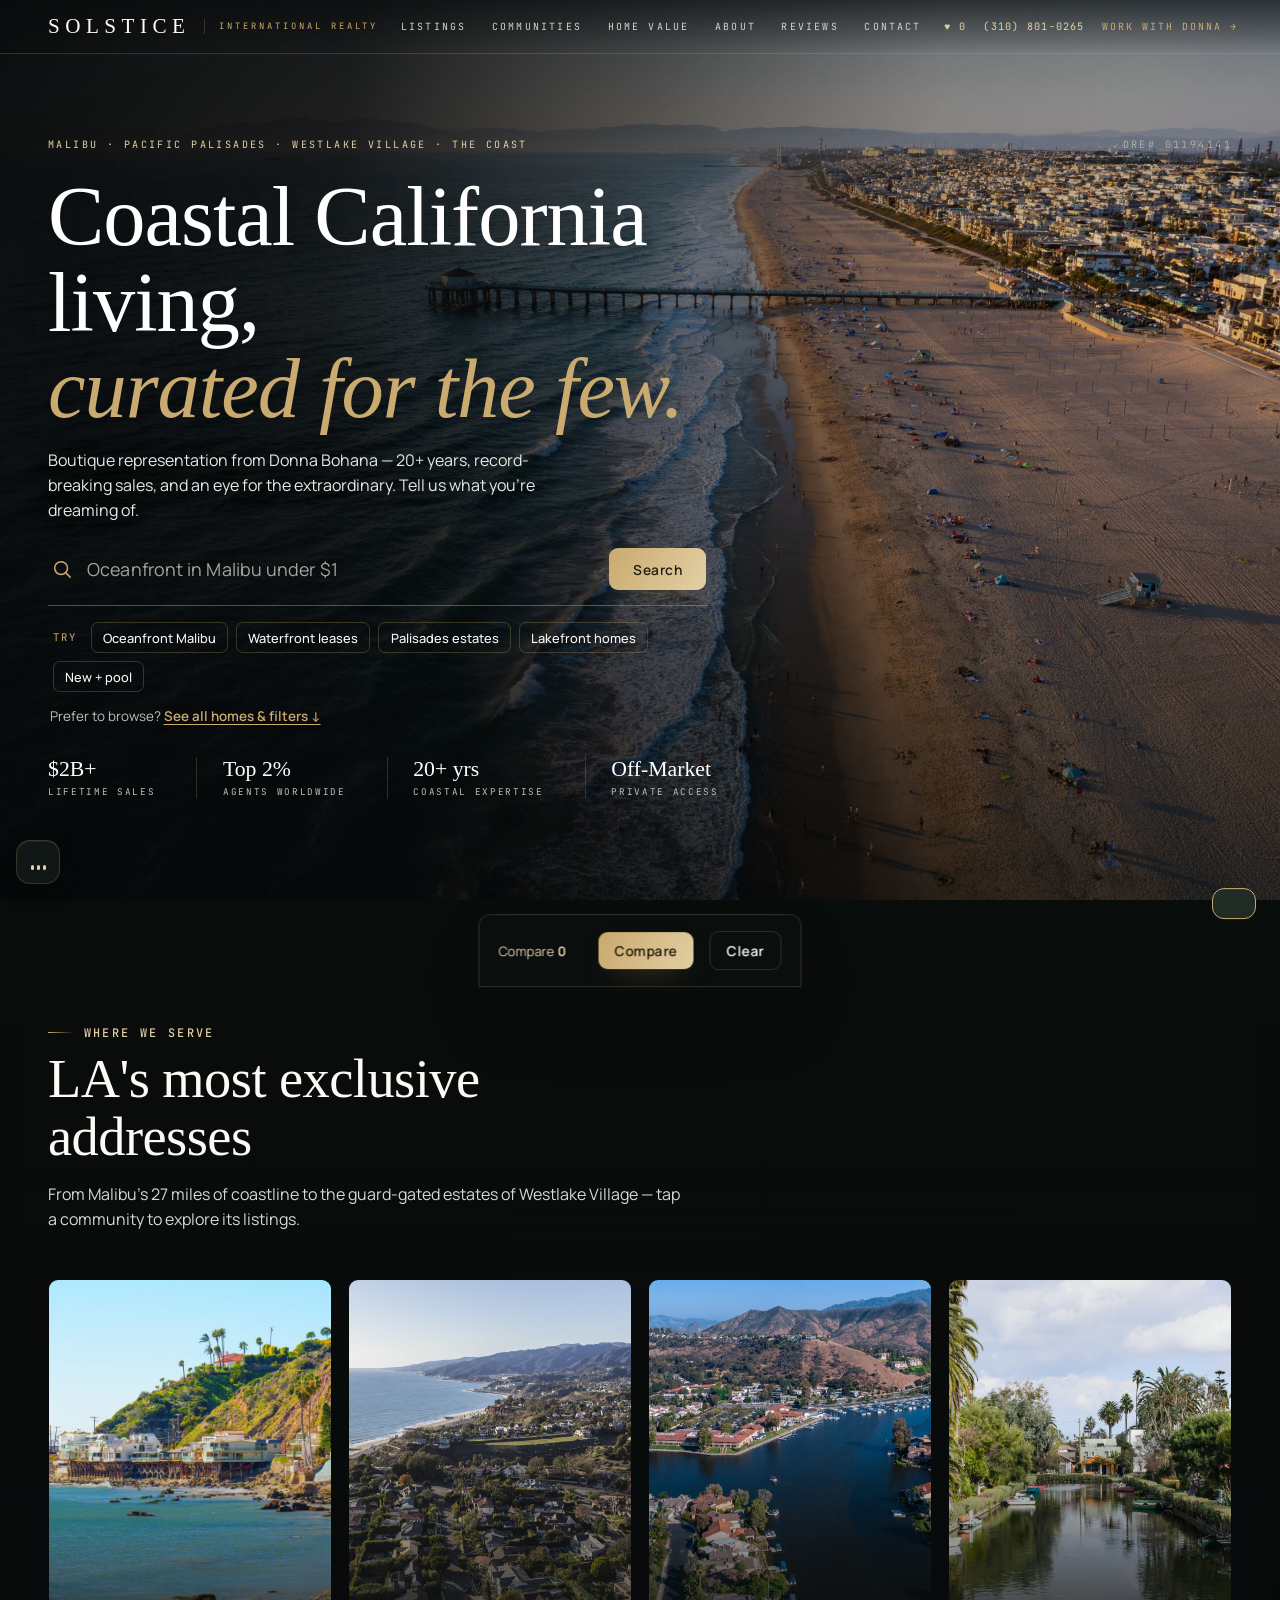
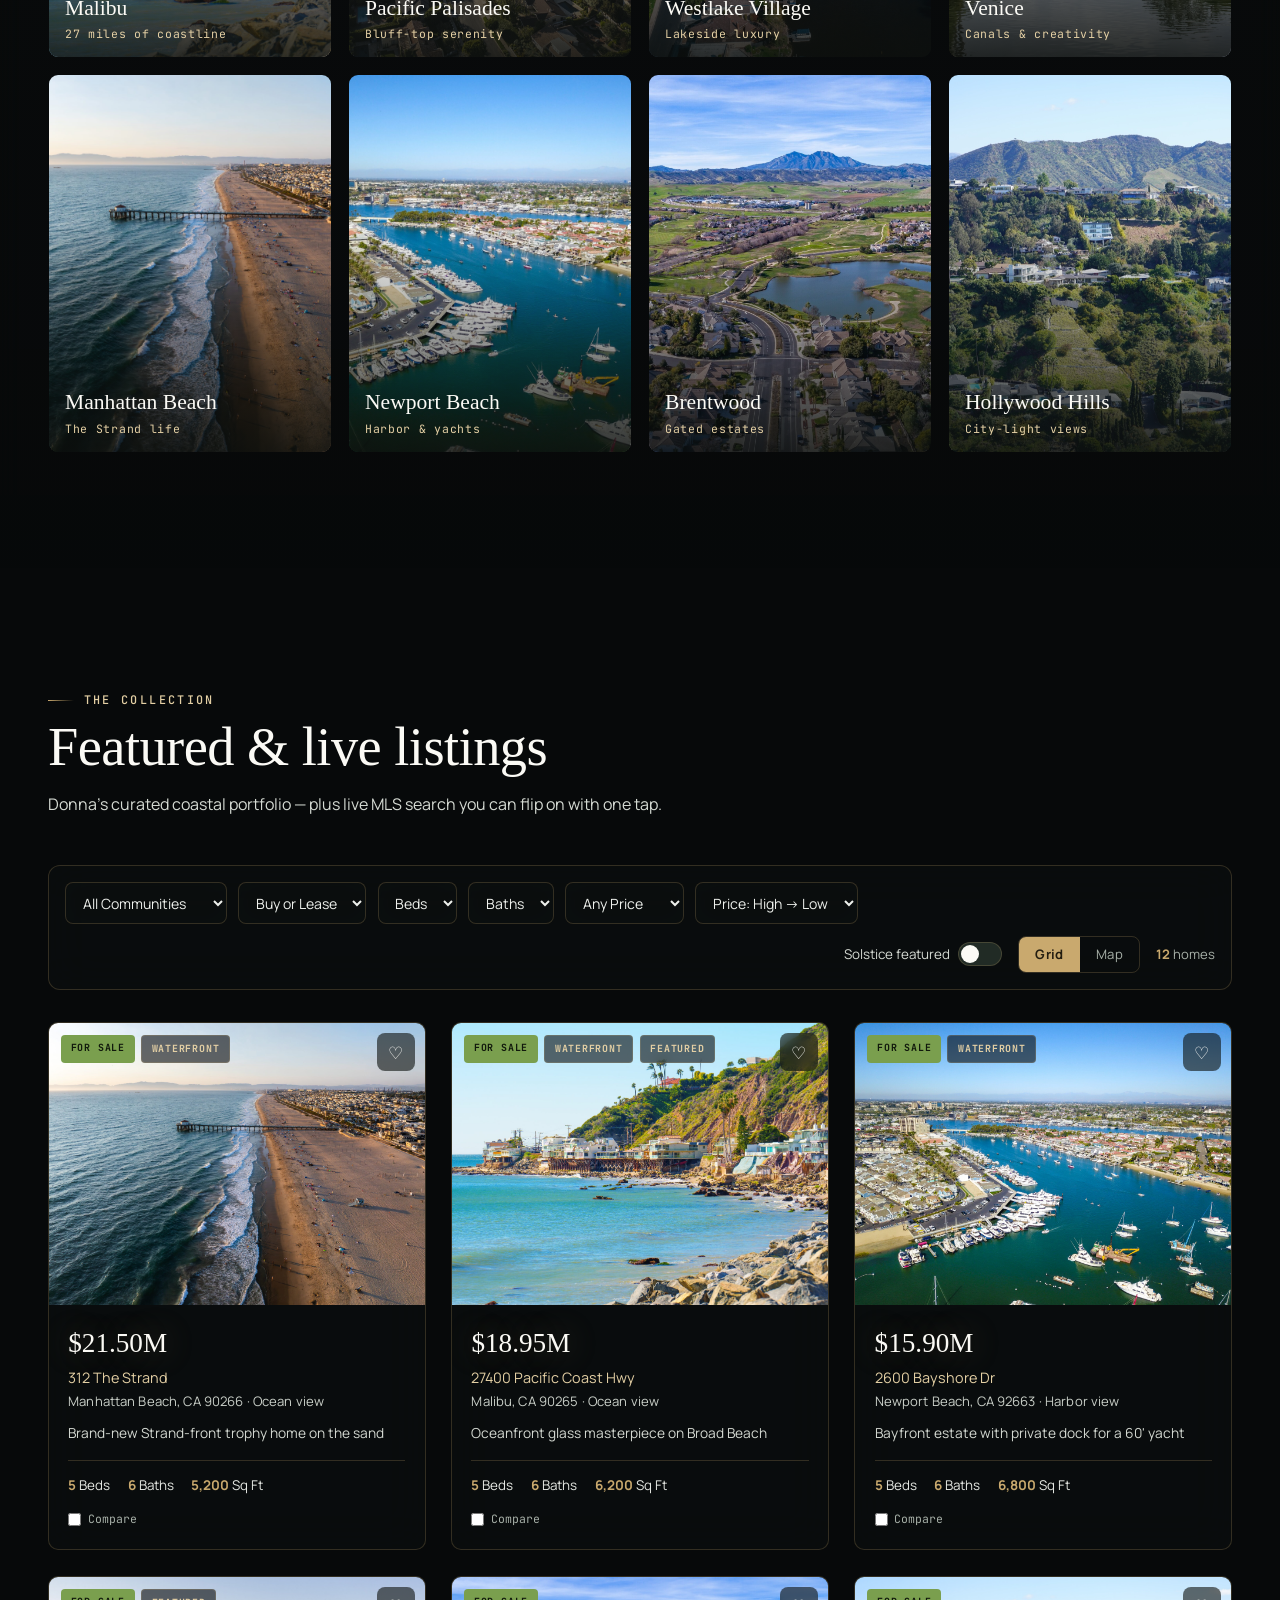
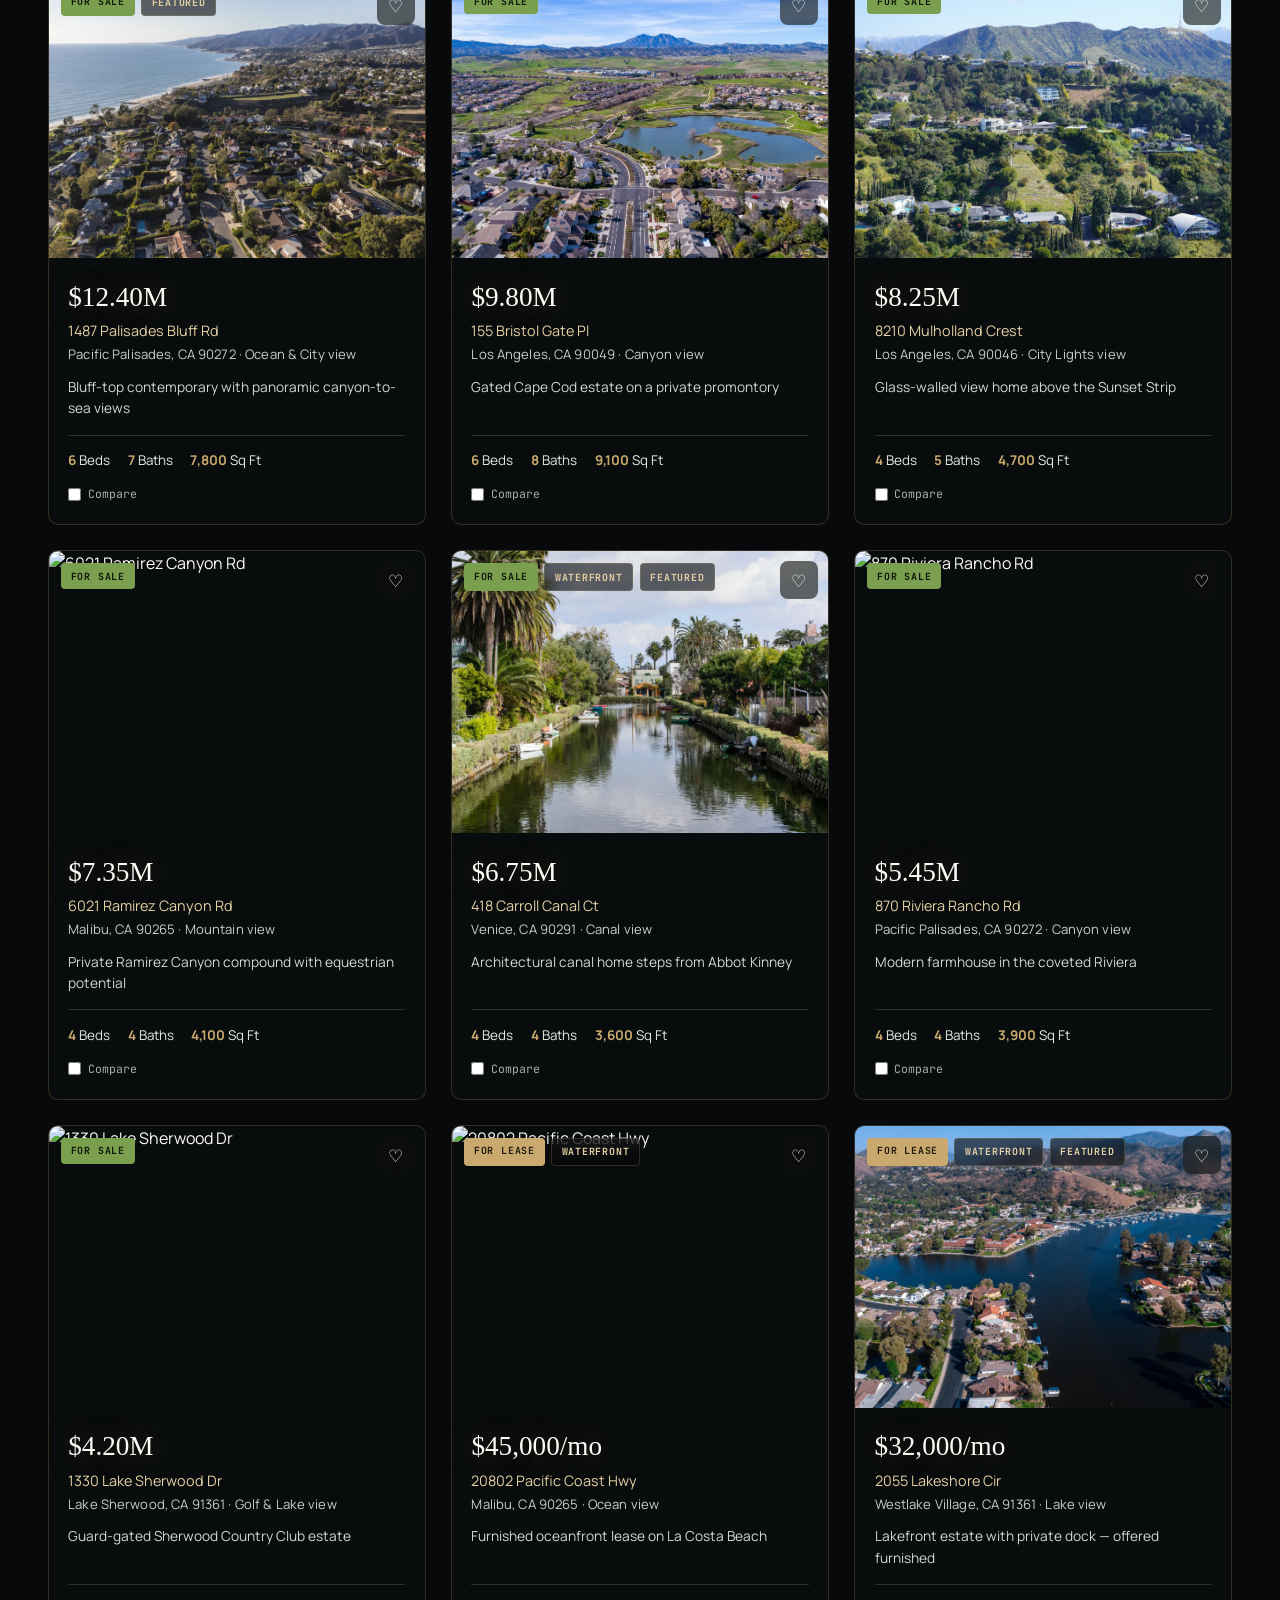
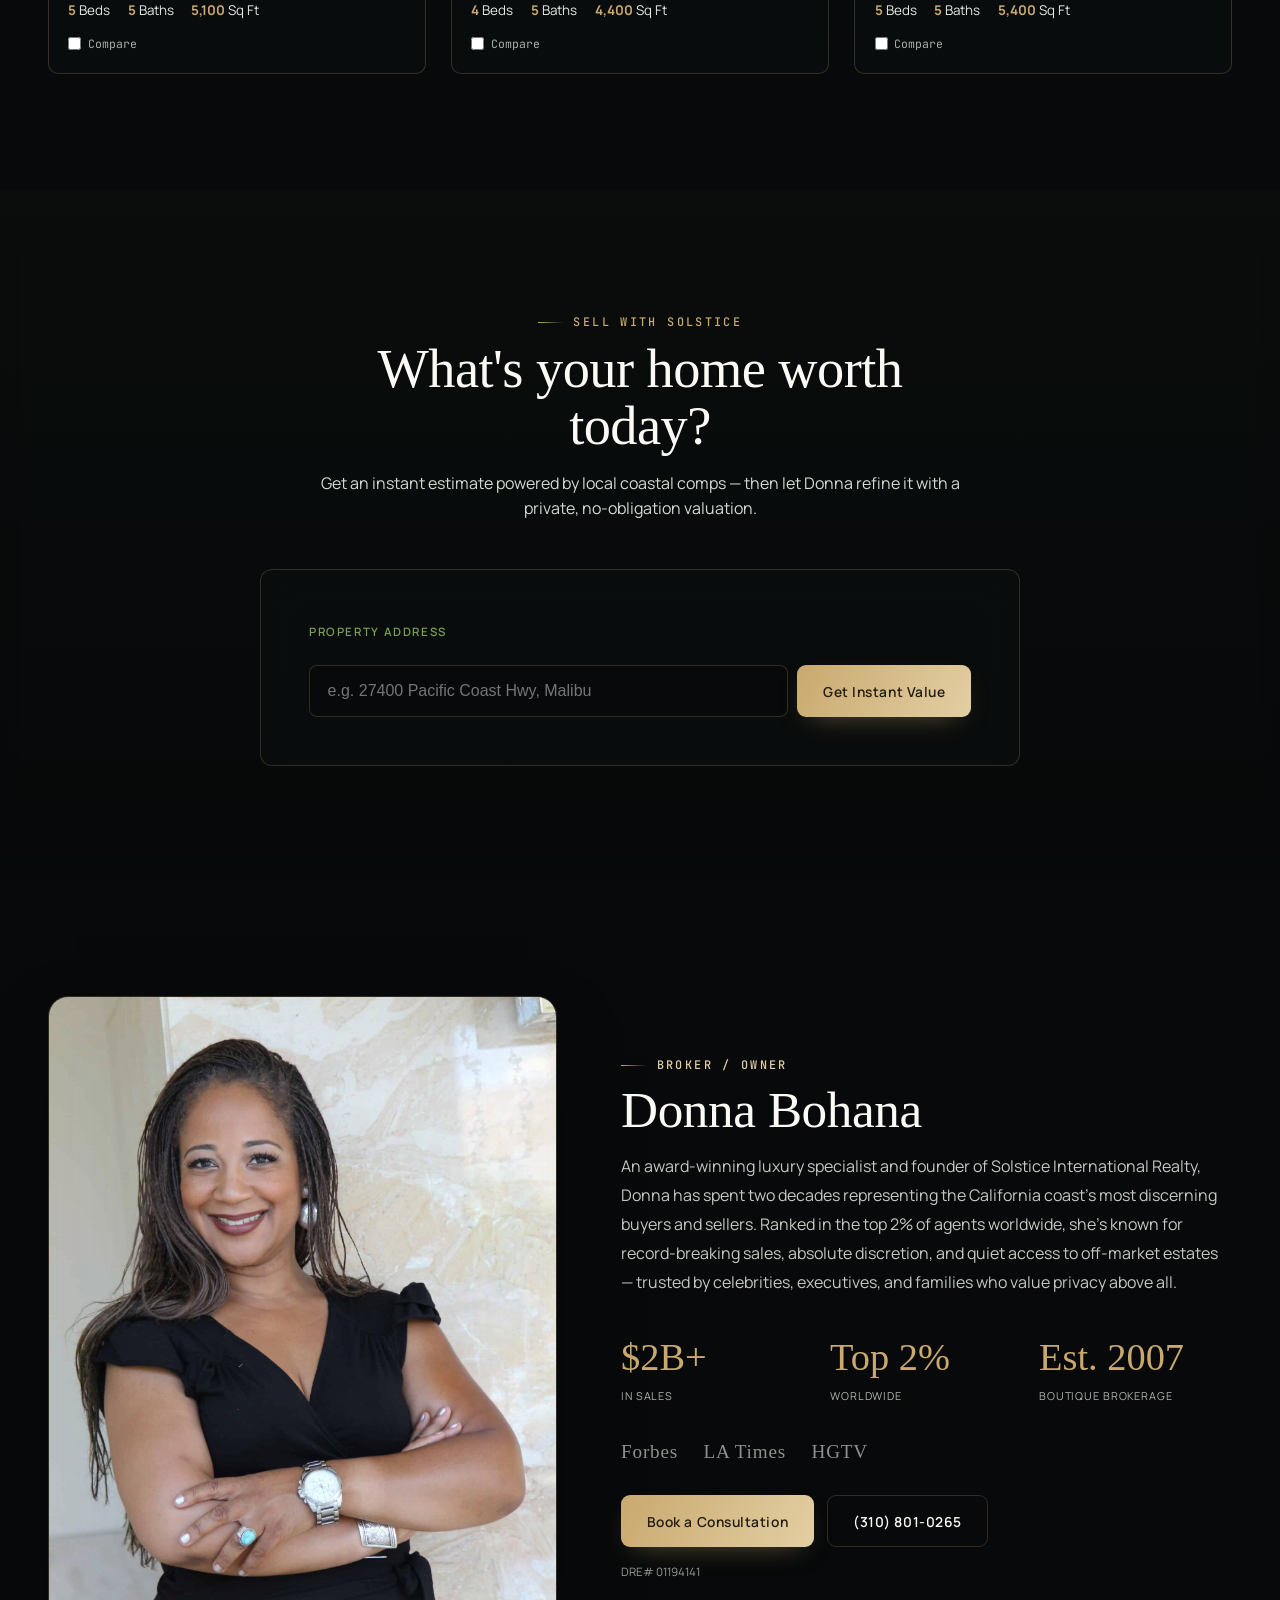
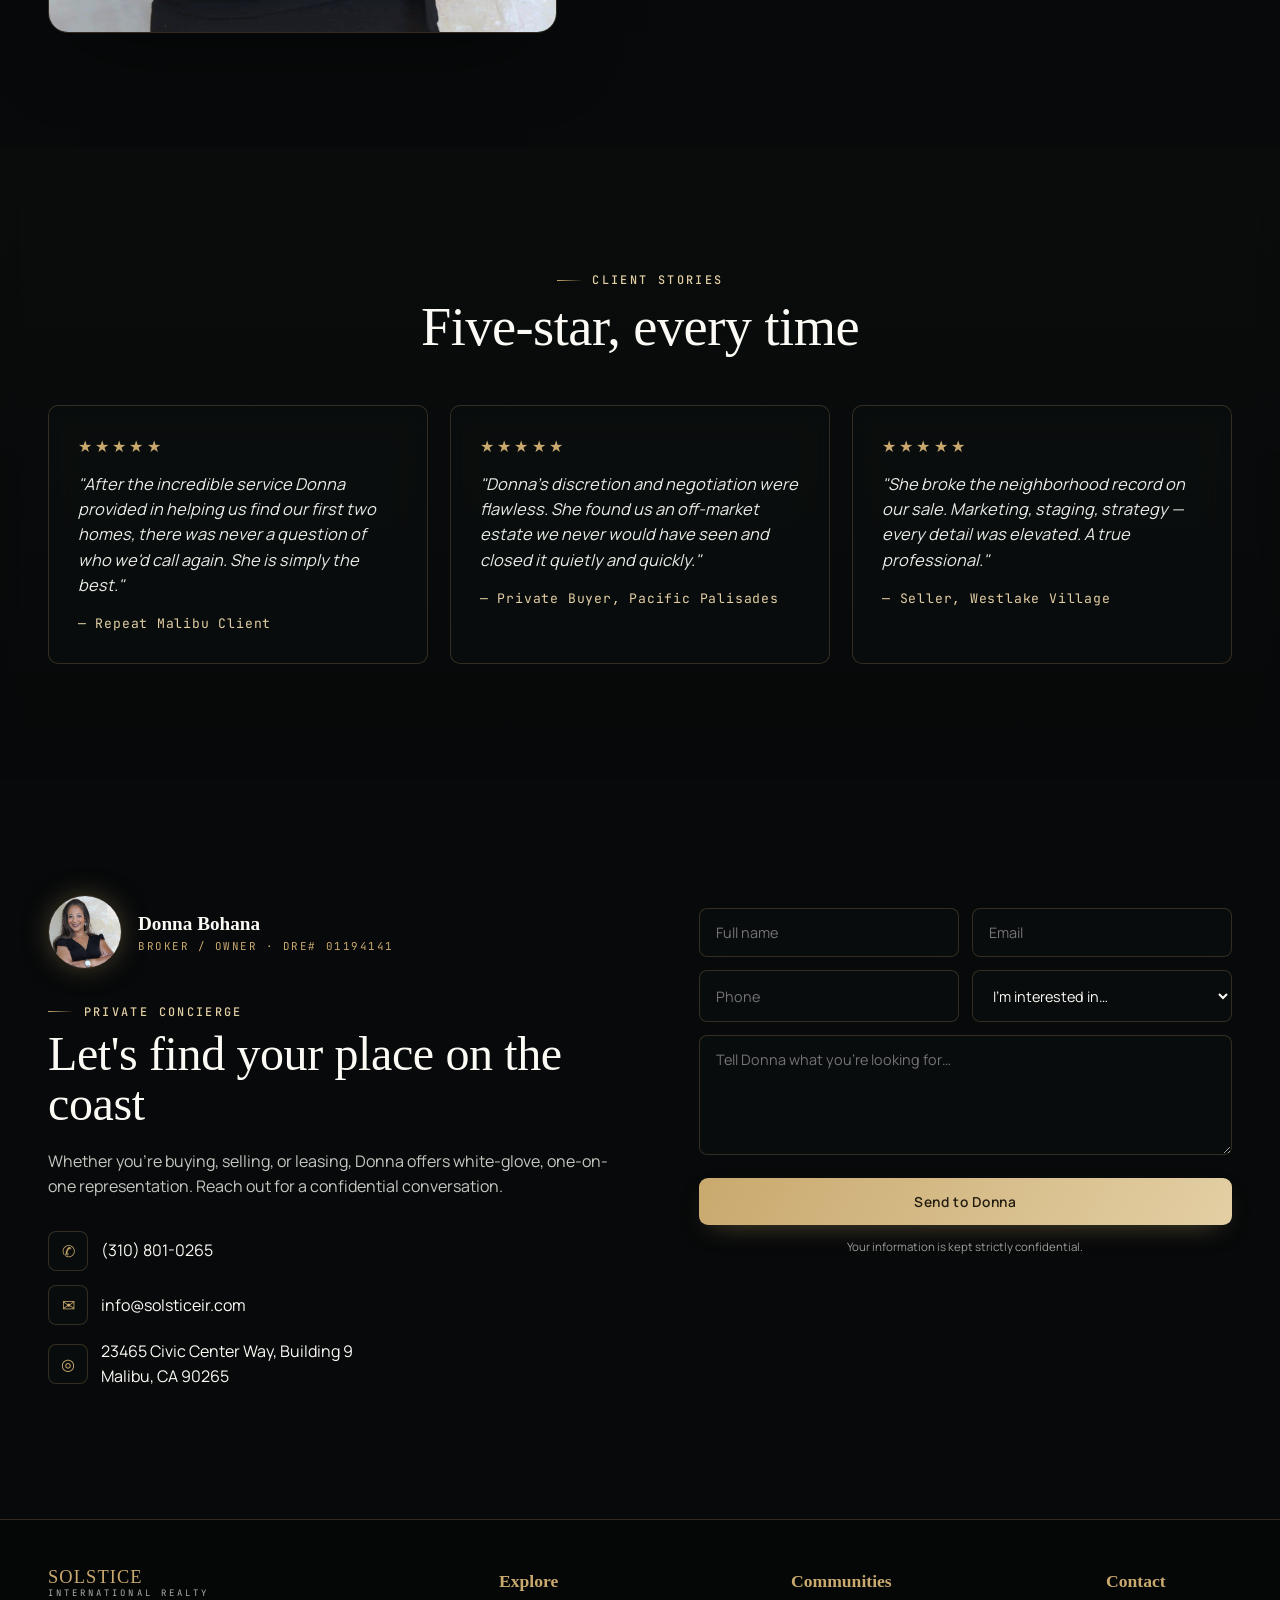
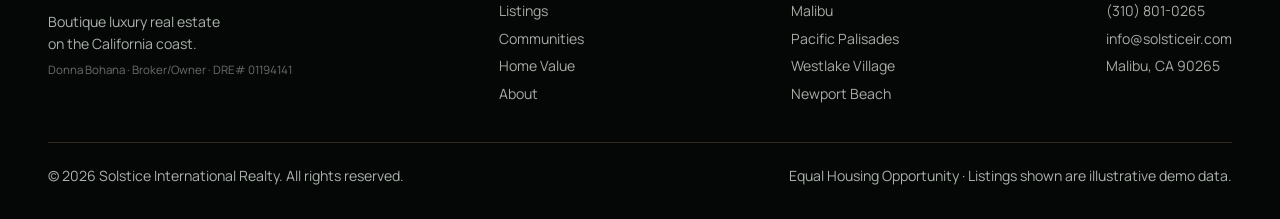
==== index.html @ a8a4c53e "Solstice International Realty — luxury real-estate web app Editorial cover hero, real Supabase backe" ====
<!DOCTYPE html>
<html lang="en">
<head>
<meta charset="UTF-8">
<meta name="viewport" content="width=device-width, initial-scale=1, viewport-fit=cover">
<title>Solstice International Realty · Donna Bohana — Coastal California Luxury</title>
<meta name="description" content="Boutique luxury real estate across Malibu, Pacific Palisades, Westlake Village & the California coast. Search live MLS listings with Donna Bohana, Broker/Owner.">
<link rel="icon" href="https://solsticeir.com/wp-content/uploads/2026/06/cropped-main-logo-32x32.png">
<link rel="preconnect" href="https://fonts.googleapis.com">
<link rel="preconnect" href="https://fonts.gstatic.com" crossorigin>
<link href="https://fonts.googleapis.com/css2?family=Manrope:wght@300;400;500;600;700;800&family=JetBrains+Mono:wght@400;500&display=swap" rel="stylesheet">
<link href="https://api.fontshare.com/v2/css?f[]=zodiak@400,401,500,700,701&display=swap" rel="stylesheet">
<link rel="stylesheet" href="https://unpkg.com/leaflet@1.9.4/dist/leaflet.css">
<link rel="stylesheet" href="css/styles.css">
<link rel="stylesheet" href="css/theme.css?v=19">
<script src="js/atmos-ui.js?v=2"></script>
</head>
<body>

<!-- NAV — single-line editorial masthead -->
<header class="nav">
  <div class="wrap masthead">
    <a class="m-brand" href="#top">
      <span class="m-word">SOLSTICE</span>
      <span class="m-div"></span>
      <span class="m-sub">International Realty</span>
    </a>
    <nav class="nb-links">
      <a href="#listings-sec">Listings</a>
      <a href="#communities">Communities</a>
      <a href="#valuation">Home Value</a>
      <a href="#about">About</a>
      <a href="#reviews">Reviews</a>
      <a href="#contact">Contact</a>
    </nav>
    <div class="m-right">
      <button class="m-link" onclick="showFavs()">♥ <span id="favCount">0</span></button>
      <a class="m-link m-tel" href="tel:3108010265">(310) 801-0265</a>
      <a class="nb-cta" href="#contact">Work With Donna <span>→</span></a>
      <button class="burger" id="burger">☰</button>
    </div>
  </div>
</header>

<div class="mobile-menu" id="mobileMenu">
  <button class="close" id="mClose">✕</button>
  <a href="#listings-sec">Listings</a><a href="#communities">Communities</a>
  <a href="#valuation">Home Value</a><a href="#about">About Donna</a>
  <a href="#reviews">Reviews</a><a href="#contact">Contact</a>
  <a class="btn btn-gold" href="tel:3108010265">Call (310) 801-0265</a>
</div>

<!-- HERO -->
<section class="hero" id="top">
  <div class="hero-bg" id="heroCinema">
    <div class="hero-slide on"><img src="assets/img/hero.jpg" alt="Coastal California"></div>
    <div class="hero-slide"><img src="assets/img/malibu.jpg" alt="Malibu"></div>
    <div class="hero-slide"><img src="assets/img/palisades.jpg" alt="Pacific Palisades"></div>
    <div class="hero-slide"><img src="assets/img/manhattan.jpg" alt="Manhattan Beach"></div>
    <div class="hero-slide"><img src="assets/img/newport.jpg" alt="Newport Beach"></div>
  </div>
  <div class="wrap hero-inner">
    <div class="hero-topline reveal in">
      <span>Malibu · Pacific Palisades · Westlake Village · The Coast</span>
      <span class="tl-right">DRE# 01194141</span>
    </div>
    <h1 class="serif-xl hero-head reveal in">Coastal California living,<br><span class="gold">curated for the few.</span></h1>

    <p class="lede reveal in">Boutique representation from Donna Bohana — 20+ years, record-breaking sales, and an eye for the extraordinary. Tell us what you're dreaming of.</p>

    <!-- SEARCH -->
    <div class="ai-search reveal in">
      <div class="ai-row">
        <span class="ai-ic" aria-hidden="true"><svg viewBox="0 0 24 24" fill="none" stroke="currentColor" stroke-width="1.7" stroke-linecap="round"><circle cx="11" cy="11" r="7"></circle><line x1="16.5" y1="16.5" x2="21" y2="21"></line></svg></span>
        <input id="aiInput" type="text" aria-label="Search homes" placeholder="Search homes…">
        <button class="btn btn-gold" id="aiGo">Search</button>
      </div>
      <div class="ai-chips">
        <span class="ai-chips-tag">Try</span>
        <button data-q="oceanfront in Malibu under 20m">Oceanfront Malibu</button>
        <button data-q="4 bed waterfront for lease">Waterfront leases</button>
        <button data-q="modern estate in Pacific Palisades">Palisades estates</button>
        <button data-q="lakefront in Westlake Village">Lakefront homes</button>
        <button data-q="newest listings with a pool">New + pool</button>
      </div>
      <div class="ai-alt">Prefer to browse? <a href="#listings-sec">See all homes &amp; filters ↓</a></div>
    </div>

    <div class="hero-statrow reveal in">
      <div><b data-count>$2B+</b><span>Lifetime Sales</span></div>
      <div><b data-count>Top 2%</b><span>Agents Worldwide</span></div>
      <div><b data-count>20+ yrs</b><span>Coastal Expertise</span></div>
      <div><b>Off-Market</b><span>Private Access</span></div>
    </div>
  </div>
</section>

<!-- COMMUNITIES -->
<section class="sec band" id="communities">
  <div class="wrap">
    <div class="sec-head reveal">
      <div class="eyebrow">Where we serve</div>
      <h2>LA's most exclusive addresses</h2>
      <p>From Malibu's 27 miles of coastline to the guard-gated estates of Westlake Village — tap a community to explore its listings.</p>
    </div>
    <div class="comm-grid reveal" id="commGrid"></div>
  </div>
</section>

<!-- LISTINGS -->
<section class="sec" id="listings-sec">
  <div class="wrap">
    <div class="sec-head reveal">
      <div class="eyebrow">The collection</div>
      <h2>Featured &amp; live listings</h2>
      <p>Donna's curated coastal portfolio — plus live MLS search you can flip on with one tap.</p>
    </div>

    <div class="controls reveal">
      <select id="fCommunity"><option value="">All Communities</option></select>
      <select id="fType"><option value="">Buy or Lease</option><option>For Sale</option><option>For Lease</option></select>
      <select id="fBeds"><option value="">Beds</option><option value="2">2+</option><option value="3">3+</option><option value="4">4+</option><option value="5">5+</option></select>
      <select id="fBaths"><option value="">Baths</option><option value="2">2+</option><option value="3">3+</option><option value="4">4+</option></select>
      <select id="fPrice"><option value="">Any Price</option><option value="0-3000000">Under $3M</option><option value="3000000-6000000">$3M–$6M</option><option value="6000000-10000000">$6M–$10M</option><option value="10000000-999000000">$10M+</option></select>
      <select id="fSort"><option value="price-desc">Price: High → Low</option><option value="price-asc">Price: Low → High</option><option value="year-desc">Newest Built</option><option value="sqft-desc">Largest</option></select>
      <div class="result-meta">
        <div class="src-toggle">
          <span id="srcLabel">Solstice featured</span>
          <div class="switch" id="srcSwitch" title="Toggle live MLS feed"><b></b></div>
        </div>
        <div class="seg view-seg"><button class="on" data-view="grid">Grid</button><button data-view="map">Map</button></div>
        <span><b class="gold" id="count">0</b> homes</span>
      </div>
    </div>

    <div id="gridWrap"><div class="listings" id="listings"></div></div>
    <div id="mapWrap" style="display:none"><div id="map"></div></div>
  </div>
</section>

<!-- VALUATION -->
<section class="sec band-cream" id="valuation">
  <div class="wrap">
    <div class="sec-head center reveal">
      <div class="eyebrow">Sell with Solstice</div>
      <h2>What's your home worth today?</h2>
      <p>Get an instant estimate powered by local coastal comps — then let Donna refine it with a private, no-obligation valuation.</p>
    </div>
    <div class="val-card reveal">
      <label style="font-size:.72rem;letter-spacing:.14em;text-transform:uppercase;color:var(--sage);font-weight:600">Property Address</label>
      <div class="val-input">
        <input id="valAddr" type="text" placeholder="e.g. 27400 Pacific Coast Hwy, Malibu">
        <button class="btn btn-gold" onclick="runValuation()">Get Instant Value</button>
      </div>
      <div class="val-result" id="valResult">
        <div style="font-size:.72rem;letter-spacing:.14em;text-transform:uppercase;color:var(--sage);margin-bottom:.4rem">Estimated value in <span id="valComm">your area</span></div>
        <div class="val-num" id="valNum">$0</div>
        <div class="val-bar"><b id="valBar"></b></div>
        <div class="val-range" id="valRange"></div>
        <a class="btn btn-gold" href="#contact" style="margin-top:1.4rem">Get Donna's Expert Valuation</a>
      </div>
    </div>
  </div>
</section>

<!-- ABOUT -->
<section class="sec" id="about">
  <div class="wrap about">
    <div class="about-img reveal"><img src="assets/img/donna-headshot.jpg" style="object-position:center 18%"
      onerror="this.src='assets/img/donna-portrait.jpg'" alt="Donna Bohana, Broker/Owner of Solstice International Realty"></div>
    <div class="reveal">
      <div class="eyebrow">Broker / Owner</div>
      <h2 style="font-size:clamp(2rem,4.6vw,3.2rem);margin:.5rem 0 1rem">Donna Bohana</h2>
      <p style="color:#c3c9c1;line-height:1.8">An award-winning luxury specialist and founder of Solstice International Realty, Donna has spent two decades representing the California coast's most discerning buyers and sellers. Ranked in the top 2% of agents worldwide, she's known for record-breaking sales, absolute discretion, and quiet access to off-market estates — trusted by celebrities, executives, and families who value privacy above all.</p>
      <div class="about-stats">
        <div><div class="n" data-count>$2B+</div><div class="l">In Sales</div></div>
        <div><div class="n" data-count>Top 2%</div><div class="l">Worldwide</div></div>
        <div><div class="n" data-count>Est. 2007</div><div class="l">Boutique Brokerage</div></div>
      </div>
      <div class="press"><span>Forbes</span><span>LA Times</span><span>HGTV</span></div>
      <div style="margin-top:1.8rem;display:flex;gap:.8rem;flex-wrap:wrap">
        <a class="btn btn-gold" href="#contact">Book a Consultation</a>
        <a class="btn btn-ghost" href="tel:3108010265">(310) 801-0265</a>
      </div>
      <div class="dre" style="margin-top:1rem">DRE# 01194141</div>
    </div>
  </div>
</section>

<!-- REVIEWS -->
<section class="sec band" id="reviews">
  <div class="wrap">
    <div class="sec-head center reveal">
      <div class="eyebrow">Client stories</div>
      <h2>Five-star, every time</h2>
    </div>
    <div class="quotes reveal">
      <div class="quote"><div class="stars">★★★★★</div><p>"After the incredible service Donna provided in helping us find our first two homes, there was never a question of who we'd call again. She is simply the best."</p><div class="by">— Repeat Malibu Client</div></div>
      <div class="quote"><div class="stars">★★★★★</div><p>"Donna's discretion and negotiation were flawless. She found us an off-market estate we never would have seen and closed it quietly and quickly."</p><div class="by">— Private Buyer, Pacific Palisades</div></div>
      <div class="quote"><div class="stars">★★★★★</div><p>"She broke the neighborhood record on our sale. Marketing, staging, strategy — every detail was elevated. A true professional."</p><div class="by">— Seller, Westlake Village</div></div>
    </div>
  </div>
</section>

<!-- CONTACT / CONCIERGE -->
<section class="sec" id="contact">
  <div class="wrap concierge">
    <div class="reveal">
      <div style="display:flex;align-items:center;gap:1rem;margin-bottom:1.6rem">
        <img src="assets/img/donna-headshot.jpg" alt="Donna Bohana" style="width:74px;height:74px;border-radius:50%;object-fit:cover;object-position:center 15%;border:1px solid var(--glass-brd);box-shadow:0 0 30px -6px rgba(201,169,110,.5)">
        <div>
          <div style="font-family:var(--serif);font-weight:700;font-size:1.2rem;color:var(--cream)">Donna Bohana</div>
          <div style="font-family:var(--mono);font-size:.68rem;letter-spacing:.14em;color:var(--gold)">BROKER / OWNER · DRE# 01194141</div>
        </div>
      </div>
      <div class="eyebrow">Private concierge</div>
      <h2 style="font-size:clamp(2rem,4.6vw,3rem);margin:.5rem 0 1.2rem">Let's find your place on the coast</h2>
      <p style="color:#c3c9c1">Whether you're buying, selling, or leasing, Donna offers white-glove, one-on-one representation. Reach out for a confidential conversation.</p>
      <div style="margin-top:2rem">
        <div class="contact-line"><div class="ic">✆</div><div><a href="tel:3108010265">(310) 801-0265</a></div></div>
        <div class="contact-line"><div class="ic">✉</div><div><a href="mailto:info@solsticeir.com">info@solsticeir.com</a></div></div>
        <div class="contact-line"><div class="ic">◎</div><div>23465 Civic Center Way, Building 9<br>Malibu, CA 90265</div></div>
      </div>
    </div>
    <form class="reveal" onsubmit="return submitContact(event)">
      <div class="form-row">
        <input id="cName" type="text" placeholder="Full name" required>
        <input type="email" placeholder="Email" required>
      </div>
      <div class="form-row">
        <input type="tel" placeholder="Phone">
        <select><option value="">I'm interested in…</option><option>Buying</option><option>Selling</option><option>Leasing</option><option>A valuation</option></select>
      </div>
      <textarea id="cMsg" placeholder="Tell Donna what you're looking for…"></textarea>
      <button class="btn btn-gold" type="submit" style="margin-top:1rem;width:100%;justify-content:center">Send to Donna</button>
      <div class="dre" style="text-align:center;margin-top:.8rem">Your information is kept strictly confidential.</div>
    </form>
  </div>
</section>

<!-- FOOTER -->
<footer>
  <div class="wrap">
    <div class="foot-grid">
      <div>
        <div class="brand" style="margin-bottom:.8rem"><span class="bt gold">SOLSTICE<small style="color:var(--muted)">INTERNATIONAL REALTY</small></span></div>
        <div>Boutique luxury real estate<br>on the California coast.</div>
        <div class="dre">Donna Bohana · Broker/Owner · DRE# 01194141</div>
      </div>
      <div><b class="gold" style="font-family:var(--serif);font-size:1.1rem">Explore</b>
        <a href="#listings-sec">Listings</a><a href="#communities">Communities</a><a href="#valuation">Home Value</a><a href="#about">About</a></div>
      <div><b class="gold" style="font-family:var(--serif);font-size:1.1rem">Communities</b>
        <a onclick="filterByCommunity('Malibu')">Malibu</a><a onclick="filterByCommunity('Pacific Palisades')">Pacific Palisades</a><a onclick="filterByCommunity('Westlake Village')">Westlake Village</a><a onclick="filterByCommunity('Newport Beach')">Newport Beach</a></div>
      <div><b class="gold" style="font-family:var(--serif);font-size:1.1rem">Contact</b>
        <a href="tel:3108010265">(310) 801-0265</a><a href="mailto:info@solsticeir.com">info@solsticeir.com</a><a>Malibu, CA 90265</a></div>
    </div>
    <div style="border-top:1px solid var(--line);padding-top:1.4rem;display:flex;justify-content:space-between;flex-wrap:wrap;gap:1rem">
      <span>© 2026 Solstice International Realty. All rights reserved.</span>
      <span>Equal Housing Opportunity · Listings shown are illustrative demo data.</span>
    </div>
  </div>
</footer>

<!-- COMPARE TRAY -->
<div class="cmp-tray" id="cmpTray">
  <span style="font-size:.82rem;color:var(--gold-soft)">Compare <b id="cmpCount">0</b></span>
  <div class="items" id="cmpItems"></div>
  <button class="btn btn-gold" style="padding:.55rem 1rem" onclick="openCompare()">Compare</button>
  <button class="btn btn-ghost" style="padding:.55rem 1rem" onclick="clearCompare()">Clear</button>
</div>

<!-- DETAIL MODAL -->
<div class="overlay" id="overlay"><div class="modal" id="modalContent"></div></div>

<div class="toast" id="toast"></div>

<!-- libraries -->
<script src="https://cdnjs.cloudflare.com/ajax/libs/gsap/3.12.5/gsap.min.js"></script>
<script src="https://cdnjs.cloudflare.com/ajax/libs/gsap/3.12.5/ScrollTrigger.min.js"></script>
<script src="https://unpkg.com/globe.gl"></script>
<!-- Leaflet loaded LAST among libs so nothing can clobber its global `L` -->
<script src="https://unpkg.com/leaflet@1.9.4/dist/leaflet.js"></script>
<!-- app core -->
<script src="js/data.js?v=2"></script>
<script src="js/idx.js?v=2"></script>
<script src="js/api.js?v=1"></script>
<script src="js/app.js?v=3"></script>
<!-- immersive layer -->
<script defer src="js/atmosphere.js?v=2"></script>
<script defer src="js/globe.js"></script>
<script defer src="js/motion.js?v=3"></script>
<script>
  // populate community grid + filter dropdown from data
  (function(){
    const { COMMUNITIES } = window.SOLSTICE;
    document.getElementById("commGrid").innerHTML = COMMUNITIES.map(c =>
      `<div class="comm" onclick="filterByCommunity('${c.key}')">
        <img loading="lazy" src="${c.img}" alt="${c.key}">
        <div class="lab"><div class="n">${c.key}</div><div class="b">${c.blurb}</div></div>
      </div>`).join("");
    const sel = document.getElementById("fCommunity");
    COMMUNITIES.forEach(c => { const o = document.createElement("option"); o.value = c.key; o.textContent = c.key; sel.appendChild(o); });
  })();

  // Sleek typewriter placeholder — cycles real searches (no corny "AI" badge)
  (function(){
    const input = document.getElementById("aiInput");
    if (!input) return;
    const phrases = [
      "Oceanfront in Malibu under $15M",
      "A waterfront lease for the summer",
      "Modern estate with a pool & views",
      "5 bedrooms in Pacific Palisades",
      "Newest listings on the sand"
    ];
    const reduce = window.matchMedia && window.matchMedia("(prefers-reduced-motion: reduce)").matches;
    if (reduce) { input.placeholder = phrases[0]; return; }
    let pi = 0, ci = 0, deleting = false;
    function tick(){
      if (document.activeElement === input || input.value) { input.placeholder = "Search homes…"; return setTimeout(tick, 1200); }
      const p = phrases[pi];
      if (!deleting) {
        ci++; input.placeholder = p.slice(0, ci);
        if (ci >= p.length) { deleting = true; return setTimeout(tick, 1700); }
      } else {
        ci--; input.placeholder = p.slice(0, ci);
        if (ci <= 0) { deleting = false; pi = (pi + 1) % phrases.length; }
      }
      setTimeout(tick, deleting ? 34 : 60);
    }
    setTimeout(tick, 800);
  })();

  // Cinematic hero: keyframe Ken-Burns crossfade (restarts cleanly every slide)
  (function(){
    const slides = [].slice.call(document.querySelectorAll("#heroCinema .hero-slide"));
    if (!slides.length) return;
    // warm the cache so the first cycle never pops in
    slides.forEach(s => { const im = s.querySelector("img"); if (im && !im.complete) { const p = new Image(); p.src = im.src; } });
    const reduce = window.matchMedia && window.matchMedia("(prefers-reduced-motion: reduce)").matches;
    let dir = true;
    function activate(slide){
      slide.classList.add("on");
      if (reduce) return;
      const img = slide.querySelector("img");
      if (!img) return;
      img.classList.remove("kb-a", "kb-b");
      void img.offsetWidth; // reflow → keyframes restart from frame 0
      img.classList.add(dir ? "kb-a" : "kb-b");
      dir = !dir;
    }
    activate(slides[0]);
    if (reduce || slides.length < 2) return;
    let i = 0, timer = null;
    function advance(){
      slides[i].classList.remove("on");
      i = (i + 1) % slides.length;
      activate(slides[i]);
      schedule();
    }
    function schedule(){
      clearTimeout(timer);
      timer = setTimeout(advance, 6200);
    }
    // pause while hidden so ticks never queue up and burst-fire on return
    document.addEventListener("visibilitychange", function(){
      if (document.hidden) clearTimeout(timer);
      else schedule();
    });
    if (!document.hidden) schedule();
  })();
</script>
</body>
</html>
---- css/styles.css ----
/* ============================================================
   Solstice International Realty — design system
   Palette sampled from solsticeir.com:
   forest #2f3b33 · gold #c9a96e · cream #fbfaf5 · sage #7a9f4e
   ============================================================ */
:root{
  --ink:#0c0f0d; --forest:#2f3b33; --forest-2:#212b25;
  --gold:#c9a96e; --gold-soft:#e3cfa4; --sage:#7a9f4e;
  --cream:#fbfaf5; --cream-2:#f1eee6; --line:rgba(201,169,110,.22);
  --muted:#9aa39c; --white:#ffffff;
  --shadow:0 30px 80px -30px rgba(0,0,0,.55);
  --serif:"Cormorant Garamond",Georgia,serif;
  --sans:"Manrope",-apple-system,BlinkMacSystemFont,"Segoe UI",sans-serif;
}
*{box-sizing:border-box;margin:0;padding:0}
html{scroll-behavior:smooth}
body{
  font-family:var(--sans); background:var(--ink); color:var(--cream);
  -webkit-font-smoothing:antialiased; overflow-x:hidden; line-height:1.55;
}
h1,h2,h3,h4{font-family:var(--serif); font-weight:600; line-height:1.05; letter-spacing:.2px}
a{color:inherit; text-decoration:none}
img{display:block; max-width:100%}
.wrap{max-width:1280px; margin:0 auto; padding:0 clamp(18px,4vw,48px)}
.eyebrow{font-family:var(--sans); font-size:.72rem; letter-spacing:.32em; text-transform:uppercase; color:var(--gold); font-weight:600}
.serif-xl{font-size:clamp(2.6rem,7vw,5.6rem)}
.gold{color:var(--gold)}
.center{text-align:center}
button{font-family:inherit; cursor:pointer; border:none; background:none; color:inherit}
.btn{display:inline-flex; align-items:center; gap:.55rem; padding:.9rem 1.6rem; border-radius:999px;
  font-weight:600; font-size:.86rem; letter-spacing:.04em; transition:.25s; white-space:nowrap}
.btn-gold{background:linear-gradient(120deg,var(--gold),var(--gold-soft)); color:#231d10}
.btn-gold:hover{transform:translateY(-2px); box-shadow:0 14px 30px -10px rgba(201,169,110,.6)}
.btn-ghost{border:1px solid var(--line); color:var(--cream)}
.btn-ghost:hover{border-color:var(--gold); color:var(--gold)}
.tag{display:inline-flex; align-items:center; gap:.4rem; font-size:.68rem; letter-spacing:.14em;
  text-transform:uppercase; padding:.35rem .7rem; border-radius:999px; border:1px solid var(--line); color:var(--gold-soft)}

/* ---------- NAV ---------- */
header.nav{position:fixed; inset:0 0 auto 0; z-index:60; transition:.4s; padding:1.1rem 0}
header.nav.solid{background:rgba(12,15,13,.82); backdrop-filter:blur(14px); box-shadow:0 1px 0 var(--line); padding:.7rem 0}
.nav-inner{display:flex; align-items:center; justify-content:space-between; gap:1.5rem}
.brand{display:flex; align-items:center; gap:.7rem}
.brand img{height:40px; width:auto}
.brand .bt{font-family:var(--serif); font-size:1.15rem; letter-spacing:.06em; line-height:1}
.brand .bt small{display:block; font-family:var(--sans); font-size:.56rem; letter-spacing:.34em; color:var(--gold); margin-top:3px}
.nav-links{display:flex; gap:1.6rem; font-size:.82rem; letter-spacing:.03em}
.nav-links a{color:var(--cream); opacity:.85; transition:.2s; position:relative}
.nav-links a:hover{opacity:1; color:var(--gold)}
.nav-cta{display:flex; align-items:center; gap:.9rem}
.nav-phone{font-size:.82rem; letter-spacing:.05em; color:var(--gold-soft)}
.burger{display:none; font-size:1.5rem}
@media(max-width:980px){ .nav-links,.nav-phone{display:none} .burger{display:block} }

/* ---------- HERO ---------- */
.hero{position:relative; min-height:100svh; display:flex; align-items:center; overflow:hidden}
.hero-bg{position:absolute; inset:0; z-index:0}
.hero-bg img{width:100%; height:100%; object-fit:cover; transform:scale(1.08); animation:kb 22s ease-out forwards}
@keyframes kb{to{transform:scale(1)}}
.hero-bg::after{content:""; position:absolute; inset:0;
  background:linear-gradient(180deg,rgba(12,15,13,.55) 0%,rgba(12,15,13,.35) 40%,rgba(12,15,13,.92) 100%)}
.hero-inner{position:relative; z-index:2; width:100%; padding-top:96px}
.hero h1{margin:.8rem 0 1rem; max-width:16ch}
.hero p.lede{font-size:clamp(1rem,1.6vw,1.22rem); color:#d9ddd7; max-width:46ch; margin-bottom:2rem}
.hero-stats{display:flex; gap:2.4rem; margin-top:2.6rem; flex-wrap:wrap}
.hero-stats .n{font-family:var(--serif); font-size:2rem; color:var(--gold)}
.hero-stats .l{font-size:.72rem; letter-spacing:.18em; text-transform:uppercase; color:var(--muted)}

/* ---------- AI SEARCH BAR ---------- */
.ai-search{margin-top:.4rem; background:rgba(20,25,22,.72); backdrop-filter:blur(16px);
  border:1px solid var(--line); border-radius:20px; padding:.7rem; max-width:720px; box-shadow:var(--shadow)}
.ai-row{display:flex; gap:.6rem; align-items:center}
.ai-row .spark{width:44px; height:44px; flex:none; display:grid; place-items:center; border-radius:12px;
  background:linear-gradient(135deg,var(--forest),var(--forest-2)); color:var(--gold); font-size:1.2rem}
.ai-row input{flex:1; background:transparent; border:none; outline:none; color:var(--cream);
  font-size:1rem; letter-spacing:.01em; font-family:var(--sans)}
.ai-row input::placeholder{color:#8f978f}
.ai-chips{display:flex; gap:.5rem; flex-wrap:wrap; margin-top:.7rem; padding:0 .3rem}
.ai-chips button{font-size:.72rem; color:var(--gold-soft); border:1px solid var(--line);
  padding:.35rem .7rem; border-radius:999px; transition:.2s}
.ai-chips button:hover{background:var(--gold); color:#231d10; border-color:var(--gold)}

/* ---------- SECTION SHELL ---------- */
section{position:relative}
.sec{padding:clamp(4.5rem,9vw,8rem) 0}
.sec-head{max-width:640px; margin-bottom:3rem}
.sec-head.center{margin-left:auto; margin-right:auto}
.sec-head h2{font-size:clamp(2rem,4.6vw,3.4rem); margin:.6rem 0 1rem}
.sec-head p{color:#c3c9c1}
.band{background:linear-gradient(180deg,var(--forest-2),var(--ink))}
.band-cream{background:var(--cream); color:var(--forest-2)}
.band-cream .eyebrow{color:var(--sage)}
.band-cream h2,.band-cream h3{color:var(--forest-2)}
.band-cream p{color:#4a544c}

/* ---------- COMMUNITIES STRIP ---------- */
.comm-grid{display:grid; grid-template-columns:repeat(4,1fr); gap:1rem}
@media(max-width:900px){.comm-grid{grid-template-columns:repeat(2,1fr)}}
.comm{position:relative; aspect-ratio:3/4; border-radius:16px; overflow:hidden; cursor:pointer}
.comm img{width:100%; height:100%; object-fit:cover; transition:.7s}
.comm:hover img{transform:scale(1.09)}
.comm::after{content:""; position:absolute; inset:0; background:linear-gradient(180deg,transparent 40%,rgba(12,15,13,.85))}
.comm .lab{position:absolute; left:16px; bottom:14px; z-index:2}
.comm .lab .n{font-family:var(--serif); font-size:1.35rem}
.comm .lab .b{font-size:.72rem; color:var(--gold-soft); letter-spacing:.06em}

/* ---------- CONTROLS / FILTER BAR ---------- */
.controls{display:flex; flex-wrap:wrap; gap:.7rem; align-items:center; margin-bottom:2rem;
  padding:1rem; background:rgba(255,255,255,.03); border:1px solid var(--line); border-radius:16px}
.controls select,.controls input[type=text]{background:var(--forest-2); color:var(--cream); border:1px solid var(--line);
  border-radius:10px; padding:.6rem .8rem; font-size:.82rem; font-family:var(--sans); outline:none}
.seg{display:flex; border:1px solid var(--line); border-radius:10px; overflow:hidden}
.seg button{padding:.55rem 1rem; font-size:.78rem; letter-spacing:.03em; color:var(--muted)}
.seg button.on{background:var(--gold); color:#231d10; font-weight:700}
.result-meta{margin-left:auto; display:flex; align-items:center; gap:1rem; font-size:.8rem; color:var(--muted)}
.src-toggle{display:flex; align-items:center; gap:.5rem; font-size:.78rem}
.switch{width:44px; height:24px; border-radius:999px; background:var(--forest-2); border:1px solid var(--line);
  position:relative; transition:.25s; cursor:pointer}
.switch.on{background:var(--gold)}
.switch b{position:absolute; top:2px; left:2px; width:18px; height:18px; border-radius:50%; background:var(--cream); transition:.25s}
.switch.on b{left:22px; background:#231d10}

/* ---------- LISTINGS GRID ---------- */
.listings{display:grid; grid-template-columns:repeat(3,1fr); gap:1.6rem}
@media(max-width:1000px){.listings{grid-template-columns:repeat(2,1fr)}}
@media(max-width:640px){.listings{grid-template-columns:1fr}}
.card{background:var(--forest-2); border:1px solid var(--line); border-radius:18px; overflow:hidden;
  transition:.35s; cursor:pointer; display:flex; flex-direction:column}
.card:hover{transform:translateY(-6px); box-shadow:var(--shadow); border-color:rgba(201,169,110,.5)}
.card-img{position:relative; aspect-ratio:4/3; overflow:hidden}
.card-img img{width:100%; height:100%; object-fit:cover; transition:.7s}
.card:hover .card-img img{transform:scale(1.07)}
.card-badges{position:absolute; top:12px; left:12px; display:flex; gap:.4rem; z-index:2}
.badge{font-size:.64rem; letter-spacing:.12em; text-transform:uppercase; font-weight:700;
  padding:.32rem .6rem; border-radius:6px; background:rgba(12,15,13,.7); color:var(--gold-soft); backdrop-filter:blur(6px)}
.badge.sale{background:var(--sage); color:#11190c}
.badge.lease{background:var(--gold); color:#231d10}
.fav{position:absolute; top:10px; right:10px; z-index:3; width:38px; height:38px; border-radius:50%;
  background:rgba(12,15,13,.6); backdrop-filter:blur(6px); display:grid; place-items:center; font-size:1.05rem; transition:.2s}
.fav:hover{background:rgba(12,15,13,.9)} .fav.on{color:#ff5c7a}
.card-body{padding:1.1rem 1.2rem 1.3rem; flex:1; display:flex; flex-direction:column}
.card-price{font-family:var(--serif); font-size:1.7rem; color:var(--cream)}
.card-price small{font-size:.8rem; color:var(--muted); font-family:var(--sans)}
.card-addr{font-size:.9rem; color:var(--gold-soft); margin:.15rem 0 .1rem}
.card-city{font-size:.76rem; color:var(--muted); letter-spacing:.05em}
.card-tag{font-size:.82rem; color:#c3c9c1; margin:.7rem 0 1rem; flex:1}
.card-facts{display:flex; gap:1.1rem; font-size:.78rem; color:var(--cream); border-top:1px solid var(--line); padding-top:.9rem}
.card-facts b{color:var(--gold); font-weight:700}
.card-cmp{margin-top:.9rem; display:flex; align-items:center; gap:.4rem; font-size:.72rem; color:var(--muted)}
.card-cmp input{accent-color:var(--gold)}

/* ---------- MAP ---------- */
#map{height:560px; border-radius:18px; overflow:hidden; border:1px solid var(--line)}
.leaflet-popup-content-wrapper{background:var(--forest-2); color:var(--cream); border-radius:12px}
.leaflet-popup-tip{background:var(--forest-2)}
.map-pop{width:210px} .map-pop img{width:100%; height:110px; object-fit:cover; border-radius:8px; margin-bottom:.5rem}
.map-pop .p{font-family:var(--serif); font-size:1.2rem; color:var(--gold)}
.map-pop .a{font-size:.78rem; color:var(--cream)}
.map-pin{background:var(--gold); color:#231d10; font-weight:800; font-size:.72rem; padding:.3rem .55rem;
  border-radius:999px; box-shadow:0 6px 16px -4px rgba(0,0,0,.6); white-space:nowrap; border:2px solid #231d10}

/* ---------- MODAL / DETAIL ---------- */
.overlay{position:fixed; inset:0; z-index:100; background:rgba(6,8,7,.82); backdrop-filter:blur(6px);
  display:none; align-items:flex-start; justify-content:center; overflow-y:auto; padding:3vh 0}
.overlay.open{display:flex}
.modal{background:var(--ink); border:1px solid var(--line); border-radius:22px; width:min(1080px,94vw);
  overflow:hidden; box-shadow:var(--shadow); animation:pop .35s ease}
@keyframes pop{from{opacity:0; transform:translateY(24px)}to{opacity:1; transform:none}}
.modal-hero{position:relative}
.modal-hero .main{width:100%; aspect-ratio:16/9; object-fit:cover}
.modal-close{position:absolute; top:14px; right:14px; width:40px; height:40px; border-radius:50%;
  background:rgba(12,15,13,.75); display:grid; place-items:center; font-size:1.2rem; z-index:5}
.modal-thumbs{display:flex; gap:.5rem; padding:.7rem; overflow-x:auto; background:var(--forest-2)}
.modal-thumbs img{height:64px; width:96px; object-fit:cover; border-radius:8px; cursor:pointer; opacity:.6; transition:.2s; flex:none}
.modal-thumbs img.on,.modal-thumbs img:hover{opacity:1; outline:2px solid var(--gold)}
.modal-body{padding:clamp(1.4rem,3vw,2.4rem); display:grid; grid-template-columns:1.6fr 1fr; gap:2rem}
@media(max-width:820px){.modal-body{grid-template-columns:1fr}}
.md-price{font-family:var(--serif); font-size:2.6rem; color:var(--gold)}
.md-facts{display:flex; gap:1.6rem; margin:1.2rem 0; flex-wrap:wrap}
.md-facts .n{font-family:var(--serif); font-size:1.5rem} .md-facts .l{font-size:.7rem; letter-spacing:.14em; text-transform:uppercase; color:var(--muted)}
.md-feat{display:flex; flex-wrap:wrap; gap:.5rem; margin-top:1rem}
.calc{background:var(--forest-2); border:1px solid var(--line); border-radius:16px; padding:1.3rem}
.calc h4{color:var(--gold); font-size:1.3rem; margin-bottom:1rem}
.calc label{display:block; font-size:.72rem; letter-spacing:.1em; text-transform:uppercase; color:var(--muted); margin:.8rem 0 .3rem}
.calc input[type=range]{width:100%; accent-color:var(--gold)}
.calc .val{font-size:.85rem; color:var(--cream)}
.calc .pay{font-family:var(--serif); font-size:2.2rem; color:var(--gold); margin-top:1rem}
.calc .pay small{font-family:var(--sans); font-size:.8rem; color:var(--muted)}

/* ---------- VALUATION ---------- */
.val-card{background:var(--forest-2); border:1px solid var(--line); border-radius:20px; padding:clamp(1.6rem,4vw,3rem);
  max-width:760px; margin:0 auto}
.val-input{display:flex; gap:.6rem; margin-top:1.4rem; flex-wrap:wrap}
.val-input input{flex:1; min-width:240px; background:var(--ink); border:1px solid var(--line); color:var(--cream);
  padding:1rem 1.1rem; border-radius:12px; font-size:1rem; outline:none}
.val-result{margin-top:1.8rem; text-align:center; display:none}
.val-result.show{display:block; animation:pop .5s ease}
.val-num{font-family:var(--serif); font-size:clamp(2.6rem,7vw,4.4rem); color:var(--gold)}
.val-range{color:var(--muted); font-size:.9rem}
.val-bar{height:8px; border-radius:999px; background:var(--ink); margin:1.2rem auto; max-width:440px; overflow:hidden; border:1px solid var(--line)}
.val-bar b{display:block; height:100%; width:0; background:linear-gradient(90deg,var(--sage),var(--gold)); transition:width 1.4s ease}

/* ---------- ABOUT ---------- */
.about{display:grid; grid-template-columns:1fr 1.2fr; gap:clamp(2rem,5vw,4rem); align-items:center}
@media(max-width:860px){.about{grid-template-columns:1fr}}
.about-img{position:relative; border-radius:20px; overflow:hidden; aspect-ratio:4/5; box-shadow:var(--shadow)}
.about-img img{width:100%; height:100%; object-fit:cover}
.about-stats{display:grid; grid-template-columns:repeat(3,1fr); gap:1rem; margin:2rem 0}
.about-stats .n{font-family:var(--serif); font-size:2.4rem; color:var(--gold)}
.about-stats .l{font-size:.72rem; letter-spacing:.12em; text-transform:uppercase; color:#4a544c}
.press{display:flex; gap:1.6rem; flex-wrap:wrap; align-items:center; opacity:.8; margin-top:1.4rem}
.press span{font-family:var(--serif); font-size:1.2rem; letter-spacing:.04em}

/* ---------- TESTIMONIALS ---------- */
.quotes{display:grid; grid-template-columns:repeat(3,1fr); gap:1.4rem}
@media(max-width:900px){.quotes{grid-template-columns:1fr}}
.quote{background:rgba(255,255,255,.03); border:1px solid var(--line); border-radius:16px; padding:1.8rem}
.quote .stars{color:var(--gold); letter-spacing:.2em; margin-bottom:.8rem}
.quote p{font-size:.98rem; color:#dfe3dd; font-style:italic; margin-bottom:1rem}
.quote .by{font-size:.82rem; color:var(--gold-soft); letter-spacing:.06em}

/* ---------- CONCIERGE / CONTACT ---------- */
.concierge{display:grid; grid-template-columns:1.1fr 1fr; gap:clamp(2rem,5vw,4rem)}
@media(max-width:860px){.concierge{grid-template-columns:1fr}}
.form-row{display:flex; gap:.8rem; flex-wrap:wrap}
.form-row>*{flex:1; min-width:180px}
.concierge input,.concierge textarea,.concierge select{width:100%; background:var(--forest-2); border:1px solid var(--line);
  color:var(--cream); padding:.9rem 1rem; border-radius:12px; margin-top:.8rem; font-family:var(--sans); font-size:.9rem; outline:none}
.concierge textarea{min-height:120px; resize:vertical}
.contact-line{display:flex; gap:.8rem; align-items:center; margin:.9rem 0; font-size:.95rem}
.contact-line .ic{width:40px; height:40px; border-radius:12px; background:var(--forest-2); border:1px solid var(--line);
  display:grid; place-items:center; color:var(--gold)}

/* ---------- FOOTER ---------- */
footer{background:#080b09; border-top:1px solid var(--line); padding:3rem 0 2rem; color:var(--muted); font-size:.84rem}
.foot-grid{display:flex; justify-content:space-between; gap:2rem; flex-wrap:wrap; margin-bottom:2rem}
.foot-grid a{display:block; margin:.35rem 0; opacity:.85} .foot-grid a:hover{color:var(--gold)}
.dre{font-size:.72rem; opacity:.6; margin-top:.4rem}

/* ---------- COMPARE TRAY ---------- */
.cmp-tray{position:fixed; left:50%; bottom:0; transform:translate(-50%,120%); z-index:70;
  background:var(--forest-2); border:1px solid var(--line); border-bottom:none; border-radius:16px 16px 0 0;
  padding:1rem 1.2rem; display:flex; gap:1rem; align-items:center; box-shadow:var(--shadow); transition:.35s; max-width:94vw}
.cmp-tray.show{transform:translate(-50%,0)}
.cmp-tray .items{display:flex; gap:.6rem}
.cmp-thumb{width:56px; height:44px; border-radius:8px; object-fit:cover; border:1px solid var(--line)}

/* ---------- MOBILE MENU ---------- */
.mobile-menu{position:fixed; inset:0; z-index:80; background:rgba(8,11,9,.97); backdrop-filter:blur(14px);
  display:none; flex-direction:column; align-items:center; justify-content:center; gap:1.6rem}
.mobile-menu.open{display:flex}
.mobile-menu a{font-family:var(--serif); font-size:1.8rem}
.mobile-menu .close{position:absolute; top:24px; right:28px; font-size:2rem}

/* reveal on scroll */
.reveal{opacity:0; transform:translateY(28px); transition:.9s cubic-bezier(.16,1,.3,1)}
.reveal.in{opacity:1; transform:none}

.toast{position:fixed; bottom:24px; right:24px; z-index:120; background:var(--forest-2); border:1px solid var(--gold);
  color:var(--cream); padding:.9rem 1.3rem; border-radius:12px; box-shadow:var(--shadow); transform:translateY(140%);
  transition:.4s; font-size:.88rem}
.toast.show{transform:none}
.empty{grid-column:1/-1; text-align:center; padding:4rem 1rem; color:var(--muted)}
.spin{width:22px;height:22px;border:2px solid var(--line); border-top-color:var(--gold); border-radius:50%; animation:sp 1s linear infinite; display:inline-block; vertical-align:middle}
@keyframes sp{to{transform:rotate(360deg)}}
---- css/theme.css ----
/* ============================================================================
   Solstice — "Solar Luxe" theme  ·  Apple spatial polish × web3 luminescence
   Layered OVER styles.css. Turns every surface into frosted glass floating on
   a living aurora, with iridescent gold accents and cinematic type.
   ============================================================================ */
:root{
  --ink:#07090a;
  /* dark frosted glass (was near-transparent white → text was unreadable) */
  --glass:rgba(13,17,16,.58);
  --glass-2:rgba(20,25,23,.66);
  --glass-brd:rgba(201,169,110,.22);
  --glass-brd-hot:rgba(201,169,110,.6);
  --blur:blur(22px) saturate(125%);
  --blur-lite:blur(12px) saturate(115%);
  --irid:linear-gradient(115deg,#c9a96e,#e8b4c8,#7fd9d4,#7a9f4e);
  --glow-gold:0 0 40px -8px rgba(201,169,110,.45);
  --mono:"JetBrains Mono",ui-monospace,monospace;
  /* classy editorial display: Zodiak serif + clean Manrope UI */
  --grotesk:"Manrope",-apple-system,sans-serif;
  --serif:"Zodiak",Georgia,serif;
}
body{font-family:"Manrope",-apple-system,BlinkMacSystemFont,"Segoe UI",sans-serif}

/* aurora shows behind everything */
html{background:var(--ink)}
body{background:transparent}

/* ---------- TYPE REFINEMENT ---------- */
.eyebrow{font-family:var(--mono); font-weight:500; font-size:.66rem; letter-spacing:.34em;
  display:inline-flex; align-items:center; gap:.6rem}
.eyebrow::before{content:""; width:26px; height:1px; background:linear-gradient(90deg,var(--gold),transparent)}
.band-cream .eyebrow{color:var(--gold)}
/* classy editorial display: Zodiak — high-contrast luxury serif */
h1,h2,h3,h4{font-family:var(--serif); font-weight:500; letter-spacing:-.008em}
.serif-xl{font-weight:500; letter-spacing:-.012em; line-height:1.05; font-size:clamp(2.6rem,5.8vw,4.9rem)}
.sec-head h2{font-weight:500; letter-spacing:-.01em}
.md-price,.val-num,.card-price,.hero-stats .n,.about-stats .n,.calc .pay{font-family:var(--serif); font-weight:500}
/* the gold accent word in the hero headline — italic serif, high-fashion */
.hero h1 .gold{font-weight:500; font-style:italic}

/* iridescent text util */
.irid-text{background:var(--irid); -webkit-background-clip:text; background-clip:text; color:transparent;
  background-size:200% auto; animation:iridshift 8s linear infinite}
@keyframes iridshift{to{background-position:200% center}}

/* ---------- GLASS PRIMITIVE ---------- */
.glass{background:var(--glass); -webkit-backdrop-filter:var(--blur); backdrop-filter:var(--blur);
  border:1px solid var(--glass-brd); border-radius:20px}

/* ---------- NAV → floating frosted bar ---------- */
header.nav{padding:1rem 0}
header.nav.solid{
  background:rgba(10,13,12,.55); -webkit-backdrop-filter:var(--blur); backdrop-filter:var(--blur);
  box-shadow:0 1px 0 var(--glass-brd), 0 20px 50px -30px rgba(0,0,0,.8)}
.nav-links a{font-family:var(--grotesk); font-size:.8rem; letter-spacing:.01em}
.nav-phone{font-family:var(--mono); font-size:.74rem}
.brand .bt small{font-family:var(--mono)}
.btn{font-family:var(--grotesk)}
.btn-gold{box-shadow:var(--glow-gold); position:relative; overflow:hidden}
.btn-gold::after{content:""; position:absolute; inset:0; background:linear-gradient(120deg,transparent 30%,rgba(255,255,255,.5),transparent 70%);
  transform:translateX(-120%); transition:none}
.btn-gold:hover::after{animation:sheen .8s ease}
@keyframes sheen{to{transform:translateX(120%)}}

/* ---------- HERO ---------- */
.hero-bg{z-index:0}
.hero-bg::after{background:
  linear-gradient(95deg,rgba(5,7,8,.96) 0%,rgba(5,7,8,.86) 26%,rgba(5,7,8,.5) 48%,rgba(5,7,8,.08) 70%,transparent 84%),
  linear-gradient(180deg,rgba(5,7,8,.5) 0%,rgba(5,7,8,.1) 30%,rgba(5,7,8,.72) 100%)}
.hero canvas{position:absolute; inset:0; width:100%; height:100%; display:block}
/* hero must FIT the viewport: clamped rhythm, no below-the-fold spill */
.hero-inner{padding-top:clamp(88px,10vh,124px); padding-bottom:clamp(78px,10vh,124px)}
.hero p.lede{margin-bottom:clamp(1.2rem,2.6vh,2rem)}
.hero-stats{margin-top:clamp(1.4rem,3.2vh,2.6rem)}
/* short laptop viewports: scale the hero down instead of cutting off */
@media(max-height:860px){
  .serif-xl{font-size:clamp(2.3rem,4.6vw,3.7rem)}
  .hero p.lede{font-size:.97rem; max-width:52ch}
  .ai-search{padding:.6rem}
  .ai-alt{padding-top:.7rem}
  .hero-stats .n{font-size:1.6rem}
  .hero-stats .l{font-size:.62rem}
  .scroll-cue{display:none}
}
@media(max-height:700px){
  .hero{min-height:0}
  .hero-inner{padding-top:96px; padding-bottom:56px}
}
/* cinematic crossfade slideshow — keyframe-driven Ken Burns (no mid-transition lurch) */
.hero-slide{position:absolute; inset:0; opacity:0; transition:opacity 1.6s ease-in-out; z-index:0; pointer-events:none}
.hero-slide.on{opacity:1}
.hero-slide img{width:100%; height:100%; object-fit:cover; object-position:center;
  transform:scale(1.06); animation:none; will-change:transform,opacity; backface-visibility:hidden}
/* two gentle drift directions, alternated per slide; run longer than the hold so motion never stops mid-view */
@keyframes sirKbA{from{transform:scale(1.04) translate3d(0,0,0)}to{transform:scale(1.15) translate3d(-1.6%,1%,0)}}
@keyframes sirKbB{from{transform:scale(1.04) translate3d(0,0,0)}to{transform:scale(1.15) translate3d(1.6%,-1%,0)}}
.hero-slide img.kb-a{animation:sirKbA 10s linear forwards}
.hero-slide img.kb-b{animation:sirKbB 10s linear forwards}
.hero h1{color:#fff; text-shadow:0 2px 30px rgba(0,0,0,.55)}
.hero p.lede{text-shadow:0 1px 20px rgba(0,0,0,.5)}
.hero-stats .n{color:#fff}
.hero-stats .n{font-family:var(--serif)}
.hero-stats .l{font-family:var(--mono); font-size:.62rem; letter-spacing:.2em}

/* premium glass AI search */
.ai-search{background:rgba(14,18,17,.5); -webkit-backdrop-filter:var(--blur); backdrop-filter:var(--blur);
  border:1px solid var(--glass-brd); border-radius:22px; position:relative; box-shadow:0 30px 80px -40px rgba(0,0,0,.9)}
.ai-search::before{content:""; position:absolute; inset:-1px; border-radius:23px; padding:1px; pointer-events:none;
  background:var(--irid); -webkit-mask:linear-gradient(#000 0 0) content-box,linear-gradient(#000 0 0);
  -webkit-mask-composite:xor; mask-composite:exclude; opacity:.35; transition:opacity .4s}
.ai-search:focus-within::before{opacity:.9}
.ai-row .spark{background:linear-gradient(135deg,var(--gold),var(--gold-soft)); color:#231d10; box-shadow:var(--glow-gold)}
.ai-row input{font-family:var(--grotesk)}
.ai-chips button{font-family:var(--mono); font-size:.66rem; letter-spacing:.04em; background:var(--glass)}

.scroll-cue{position:absolute; left:50%; bottom:24px; transform:translateX(-50%); z-index:3;
  display:flex; flex-direction:column; align-items:center; gap:.6rem;
  font-family:var(--mono); font-size:.58rem; letter-spacing:.32em; text-transform:uppercase; color:var(--gold-soft); opacity:.85}
.scroll-cue .rail{width:1px; height:46px; background:linear-gradient(var(--gold),transparent); position:relative; overflow:hidden}
.scroll-cue .rail::after{content:""; position:absolute; top:-60%; left:0; width:100%; height:60%; background:var(--gold); animation:cue 1.9s ease-in-out infinite}
@keyframes cue{0%{top:-60%}100%{top:110%}}

/* ---------- SECTIONS: translucent so aurora breathes through ---------- */
.band{background:linear-gradient(180deg,rgba(11,15,13,.62),rgba(7,9,10,.72)); backdrop-filter:var(--blur-lite)}
/* convert the light valuation band → dark cohesive glass */
.band-cream{background:linear-gradient(180deg,rgba(11,15,13,.62),rgba(7,9,10,.72)); color:var(--cream); backdrop-filter:var(--blur-lite)}
.band-cream h2,.band-cream h3{color:var(--cream)}
.band-cream p{color:#c3c9c1}
.band-cream .eyebrow{color:var(--gold)}

/* ---------- CONTROLS BAR → glass ---------- */
.controls{background:var(--glass); -webkit-backdrop-filter:var(--blur); backdrop-filter:var(--blur);
  border:1px solid var(--glass-brd); border-radius:18px}
.controls select,.controls input[type=text]{background:rgba(12,16,15,.6); font-family:var(--grotesk); backdrop-filter:var(--blur-lite)}
.seg,.src-toggle span{font-family:var(--grotesk)}
.result-meta{font-family:var(--mono); font-size:.72rem}

/* ---------- PROPERTY CARDS → holographic glass ---------- */
.card{background:var(--glass); -webkit-backdrop-filter:var(--blur); backdrop-filter:var(--blur);
  border:1px solid var(--glass-brd); position:relative}
.card::before{content:""; position:absolute; inset:0; border-radius:18px; padding:1px; pointer-events:none; z-index:4; opacity:0; transition:opacity .5s;
  background:var(--irid); -webkit-mask:linear-gradient(#000 0 0) content-box,linear-gradient(#000 0 0);
  -webkit-mask-composite:xor; mask-composite:exclude}
.card:hover::before{opacity:.8}
.card:hover{box-shadow:0 40px 90px -40px rgba(0,0,0,.9), var(--glow-gold); border-color:transparent}
/* holographic sheen sweep on hover */
.card-img::before{content:""; position:absolute; inset:0; z-index:3; pointer-events:none; opacity:0; transition:opacity .5s;
  background:linear-gradient(115deg,transparent 35%,rgba(127,217,212,.14) 48%,rgba(232,180,200,.14) 55%,transparent 68%)}
.card:hover .card-img::before{opacity:1}
.card-price{font-family:var(--serif); text-shadow:0 0 30px rgba(201,169,110,.35)}
.card-price small,.card-city,.result-meta{font-family:var(--mono)}
.card-facts{font-family:var(--grotesk)}
.badge{font-family:var(--mono); font-size:.6rem; background:rgba(7,9,10,.6); border:1px solid var(--glass-brd)}
.badge.sale{border:none} .badge.lease{border:none}
.card-cmp{font-family:var(--mono)}

/* ---------- MAP ---------- */
#map{border:1px solid var(--glass-brd)}
.map-pin{font-family:var(--mono); font-weight:600}

/* ---------- MODAL → deep glass ---------- */
.overlay{background:rgba(4,6,5,.6); -webkit-backdrop-filter:blur(10px); backdrop-filter:blur(10px)}
.modal{background:rgba(10,13,12,.82); -webkit-backdrop-filter:var(--blur); backdrop-filter:var(--blur); border:1px solid var(--glass-brd)}
.md-price{font-family:var(--serif); text-shadow:0 0 40px rgba(201,169,110,.4)}
.md-facts .l,.tag{font-family:var(--mono)}
.calc{background:var(--glass); backdrop-filter:var(--blur-lite); border:1px solid var(--glass-brd)}
.calc .pay{font-family:var(--serif)}

/* ---------- VALUATION CARD ---------- */
.val-card{background:var(--glass); -webkit-backdrop-filter:var(--blur); backdrop-filter:var(--blur); border:1px solid var(--glass-brd)}
.val-num{font-family:var(--serif); text-shadow:0 0 50px rgba(201,169,110,.4)}
.val-range{font-family:var(--mono)}

/* ---------- ABOUT / PRESS ---------- */
.about-img{border:1px solid var(--glass-brd)}
.about-img::after{content:""; position:absolute; inset:0; border-radius:20px; box-shadow:inset 0 0 80px rgba(201,169,110,.12); pointer-events:none}
.about-stats .n{font-family:var(--serif)}
.about-stats .l{font-family:var(--mono); letter-spacing:.14em}
.press span{opacity:.7}

/* ---------- QUOTES → glass ---------- */
.quote{background:var(--glass); -webkit-backdrop-filter:var(--blur-lite); backdrop-filter:var(--blur-lite); border:1px solid var(--glass-brd)}
.quote .by{font-family:var(--mono)}

/* ---------- CONCIERGE ---------- */
.concierge input,.concierge textarea,.concierge select{background:rgba(12,16,15,.6); backdrop-filter:var(--blur-lite); font-family:var(--grotesk)}
.contact-line .ic{background:var(--glass); backdrop-filter:var(--blur-lite)}

/* ---------- FOOTER ---------- */
footer{background:rgba(5,7,6,.6); backdrop-filter:var(--blur-lite)}

/* ---------- COMPARE TRAY → glass ---------- */
.cmp-tray{background:rgba(12,16,15,.7); -webkit-backdrop-filter:var(--blur); backdrop-filter:var(--blur); border:1px solid var(--glass-brd)}

/* ---------- COMMUNITY TILES ---------- */
.comm{border:1px solid transparent; transition:border-color .4s, box-shadow .4s}
.comm:hover{border-color:var(--glass-brd-hot); box-shadow:var(--glow-gold)}
.comm .lab .n{font-family:var(--serif)}
.comm .lab .b{font-family:var(--mono)}

/* ---------- SCROLL REVEAL base (motion.js drives; failsafe reveals) ---------- */
[data-reveal]{opacity:0; transform:translateY(40px); will-change:opacity,transform}

/* ---------- REDUCED MOTION ---------- */
@media(prefers-reduced-motion:reduce){
  .irid-text{animation:none}
  [data-reveal]{opacity:1 !important; transform:none !important}
}

/* keep leaflet controls legible on glass */
.leaflet-control-attribution{font-family:var(--mono); font-size:.6rem}

/* ---------- READABILITY: stronger contrast for body copy ---------- */
:root{ --muted:#a7b0a8; }
.sec-head p{color:#d5dad3}
.card-tag{color:#cfd4cd}
.hero p.lede{color:#e6e9e4}
.quote p{color:#e7eae4}
.md-facts .l,.hero-stats .l,.about-stats .l{color:#9aa39c}
p{text-rendering:optimizeLegibility}
/* give text-only sections a whisper of dark backing so heads read over aurora */
#listings-sec,#about,#contact{position:relative}
#listings-sec::before,#about::before,#contact::before{content:"";position:absolute;inset:0;z-index:-1;
  background:radial-gradient(120% 80% at 50% 0%,rgba(7,9,10,.55),rgba(7,9,10,.28) 55%,transparent)}

/* ===== SLEEK SEARCH (no corny AI) ===== */
.ai-search{border-radius:18px; padding:.75rem}
.ai-search::before{opacity:.5} /* cooler iridescent edge, always faintly lit */
.ai-search:focus-within::before{opacity:1}
.ai-row{gap:.7rem; align-items:center; padding-left:.55rem}
.ai-ic{width:26px; height:26px; flex:none; color:var(--gold); display:grid; place-items:center}
.ai-ic svg{width:23px; height:23px; filter:drop-shadow(0 0 8px rgba(201,169,110,.4))}
.ai-row input{font-size:1.06rem; letter-spacing:.005em; caret-color:var(--gold)}
.ai-row input::placeholder{color:#b7bdb4; opacity:1}
.ai-chips{align-items:center; margin-top:.85rem}
.ai-chips-tag{font-family:var(--mono); font-size:.66rem; letter-spacing:.22em; text-transform:uppercase; color:var(--gold); margin-right:.3rem}
.ai-chips button{font-family:var(--grotesk); font-size:.82rem; font-weight:500; letter-spacing:0; color:var(--cream);
  background:rgba(255,255,255,.05); border:1px solid var(--glass-brd); transition:.22s}
.ai-chips button:hover{background:var(--gold); color:#231d10; border-color:var(--gold); transform:translateY(-1px); box-shadow:0 6px 18px -8px rgba(201,169,110,.7)}
.ai-alt{padding:.95rem .4rem .1rem; font-size:.86rem; color:#d5dad3; font-family:var(--grotesk)}
.ai-alt a{color:var(--gold); text-decoration:underline; text-underline-offset:3px; font-weight:600}

/* ===== READABILITY PASS: larger, calmer, higher-contrast micro-text ===== */
.eyebrow{font-size:.74rem; letter-spacing:.2em; color:var(--gold-soft)}
.nav-links a{font-size:.86rem; opacity:.95}
.hero-stats .l{font-size:.7rem; letter-spacing:.1em; color:#d0d5cd}
.card-city{font-family:var(--grotesk); font-size:.82rem; letter-spacing:.01em; color:#c9cfc8}
.card-facts{font-family:var(--grotesk); font-size:.84rem; color:#e6e9e4}
.card-facts b{color:var(--gold)}
.card-tag{color:#d3d8d1; font-size:.86rem}
.result-meta{font-family:var(--grotesk); font-size:.82rem; letter-spacing:0}
.result-meta .src-toggle span{font-size:.84rem; color:#d5dad3}
.badge{font-size:.62rem; letter-spacing:.08em}
.about-stats .l,.md-facts .l{font-family:var(--grotesk); font-size:.68rem; letter-spacing:.08em; color:#aeb6ae}
.tag{letter-spacing:.06em; font-size:.68rem}
.controls select,.controls input[type=text]{font-size:.88rem; color:#eef0ec}
.seg button{font-size:.82rem}
.quote p{font-size:1.02rem; color:#e9ece6}
.contact-line{font-size:1rem}
.md-facts .n{color:#fff}
footer{font-size:.88rem; color:#aab2ab}
.foot-grid a{color:#c3c9c1}

/* ============================================================
   RESPONSIVE REFINEMENT — tuned breakpoints, no cramped states
   ============================================================ */

/* --- large tablets / small laptops --- */
@media(max-width:1100px){
  .hero-stats{gap:1.8rem 2.2rem}
  .listings{gap:1.1rem}
}

/* --- tablets --- */
@media(max-width:900px){
  .hero-inner{padding-top:108px}
  .serif-xl{font-size:clamp(2.5rem,8.4vw,4.2rem)}
  .sec-head h2{font-size:clamp(1.8rem,5vw,2.6rem)}
  .controls{gap:.6rem}
  .controls select{flex:1 1 30%; min-width:130px}
  .result-meta{margin-left:0; width:100%; justify-content:space-between}
  #map{height:60vh; max-height:560px}
}

/* --- phones --- */
@media(max-width:640px){
  .wrap{padding:0 18px}
  .sec{padding:3.4rem 0}
  .hero-inner{padding-top:92px; padding-bottom:1.6rem}
  .hero p.lede{font-size:.98rem; margin-bottom:1.4rem}
  .scroll-cue{display:none}

  /* nav: brand + heart + burger only */
  .nav-cta .btn-gold{display:none}
  .brand img{height:32px}
  .brand .bt{font-size:1rem}

  /* search: input row, then full-width button; chips scroll sideways */
  .ai-search{padding:.65rem}
  .ai-row{flex-wrap:wrap; gap:.55rem; padding-left:.35rem}
  .ai-row input{flex:1; min-width:0; font-size:.98rem}
  .ai-row .btn{flex:1 1 100%; order:3; justify-content:center; padding:.85rem 1rem}
  .ai-chips{flex-wrap:nowrap; overflow-x:auto; -webkit-overflow-scrolling:touch;
    scrollbar-width:none; margin-top:.7rem; padding-bottom:.15rem}
  .ai-chips::-webkit-scrollbar{display:none}
  .ai-chips button,.ai-chips-tag{flex:none}
  .ai-alt{font-size:.82rem}

  /* stats: tidy 2×2 grid instead of a cramped wrap */
  .hero-stats{display:grid; grid-template-columns:1fr 1fr; gap:1.2rem 1rem; margin-top:2rem}
  .hero-stats .n{font-size:1.55rem}
  .hero-stats .l{font-size:.62rem}

  /* filter bar: two-up selects, meta row beneath */
  .controls{padding:.85rem; gap:.55rem}
  .controls select{flex:1 1 44%; min-width:0; font-size:.86rem}
  .result-meta{gap:.7rem; flex-wrap:wrap}
  .seg button{padding:.5rem .85rem}

  /* cards & sections */
  .card-price{font-size:1.5rem}
  .comm-grid{gap:.7rem}
  .comm .lab .n{font-size:1.05rem}
  .comm .lab .b{font-size:.64rem}
  .about-stats{gap:.7rem}
  .about-stats .n{font-size:1.5rem}
  #map{height:65vh; max-height:480px}

  /* modal */
  .modal{width:96vw; border-radius:16px}
  .modal-body{padding:1.2rem; gap:1.4rem}
  .md-price{font-size:2rem}
  .md-facts{gap:1.1rem}
  .modal-thumbs img{height:52px; width:78px}

  /* valuation: stacked input + full-width button */
  .val-input{flex-direction:column}
  .val-input input{min-width:0}
  .val-input .btn{width:100%; justify-content:center}

  /* compare tray: full-width sheet */
  .cmp-tray{left:12px; right:12px; transform:translateY(130%); max-width:none; flex-wrap:wrap; gap:.6rem; padding:.85rem 1rem}
  .cmp-tray.show{transform:translateY(0)}

  footer{padding:2.2rem 0 1.6rem}
  .foot-grid{flex-direction:column; gap:1.6rem}
}

/* --- small phones --- */
@media(max-width:400px){
  .serif-xl{font-size:2.15rem}
  .hero-stats .n{font-size:1.35rem}
  .controls select{flex:1 1 100%}
}

/* ============================================================
   EDITORIAL MASTHEAD — magazine-style nav
   ============================================================ */
/* single-line editorial masthead: logotype — links — contact, one hairline */
header.nav{padding:0; background:linear-gradient(180deg,rgba(7,9,10,.6),rgba(7,9,10,0))}
header.nav.solid{padding:0}
.masthead{display:flex; align-items:center; gap:1.4rem; padding-block:1rem;
  border-bottom:1px solid var(--line); transition:padding .35s}
.m-brand{display:flex; align-items:center; gap:.85rem; flex:none}
.m-word{font-family:var(--serif); font-weight:500; font-size:1.32rem; letter-spacing:.26em; color:var(--cream); line-height:1}
.m-div{width:1px; height:15px; background:var(--line)}
.m-sub{font-family:var(--mono); font-size:.55rem; letter-spacing:.34em; text-transform:uppercase; color:var(--gold); white-space:nowrap}
.nb-links{display:flex; gap:clamp(.9rem,2vw,1.9rem); margin:0 auto}
.nb-links a{font-family:var(--mono); font-size:.62rem; letter-spacing:.22em; text-transform:uppercase; color:#cfd4cd; transition:color .2s; white-space:nowrap}
.nb-links a:hover{color:var(--gold)}
.m-right{display:flex; align-items:center; gap:1.1rem; flex:none; margin-left:auto}
.m-link{font-family:var(--mono); font-size:.64rem; letter-spacing:.12em; color:var(--gold-soft); white-space:nowrap}
.m-link:hover{color:var(--gold)}
.nb-cta{font-family:var(--mono); font-size:.62rem; letter-spacing:.2em; text-transform:uppercase; color:var(--gold); white-space:nowrap}
.nb-cta span{display:inline-block; transition:transform .25s}
.nb-cta:hover span{transform:translateX(4px)}
header.nav.solid .masthead{padding-block:.55rem}
@media(min-width:981px){ .burger{display:none !important} }
@media(max-width:1240px){ .m-tel{display:none} }
@media(max-width:1080px){ .m-sub,.m-div{display:none} .nb-links{gap:1rem} .nb-links a{letter-spacing:.16em} }
@media(max-width:980px){ .nb-links,.nb-cta{display:none} .masthead{padding-block:.75rem} }
@media(max-width:640px){ .m-link[href^="tel"]{display:none} }

/* ============================================================
   EDITORIAL HERO — cover composition + stat band
   ============================================================ */
.hero{flex-direction:column; justify-content:center; align-items:stretch}
.hero-topline{display:flex; justify-content:space-between; gap:1rem; font-family:var(--mono);
  font-size:.63rem; letter-spacing:.24em; text-transform:uppercase; color:var(--gold-soft);
  margin-bottom:clamp(1.1rem,2.4vh,1.8rem)}
.hero-topline .tl-right{color:#a7afa4}
.hero-head{max-width:none; font-size:clamp(2.9rem,6.6vw,6.2rem); line-height:1.02; margin:0 0 clamp(1.4rem,3vh,2.4rem)}
.hero-head .gold{font-style:italic}
/* one grounded column: headline → lede → search → stats, all connected */
.hero p.lede{margin:0 0 clamp(1.3rem,2.8vh,2rem); font-size:1rem; max-width:52ch}
.ai-search{max-width:680px; min-width:0}
.hero-inner{padding-top:clamp(108px,13vh,150px); padding-bottom:clamp(64px,9vh,120px)}
.hero-statrow{display:flex; flex-wrap:wrap; gap:1rem clamp(1.8rem,3.2vw,3.2rem); margin-top:1.25rem; padding-left:.35rem}
.hero-statrow>div{display:flex; flex-direction:column; gap:.18rem; padding-left:clamp(1.2rem,2vw,1.7rem); border-left:1px solid rgba(201,169,110,.22)}
.hero-statrow>div:first-child{padding-left:0; border-left:none}
.hero-statrow b{font-family:var(--serif); font-weight:500; font-size:clamp(1.2rem,1.7vw,1.55rem); color:#fff; line-height:1.15}
.hero-statrow span{font-family:var(--mono); font-size:.58rem; letter-spacing:.18em; text-transform:uppercase; color:#b9c0b6}
@media(max-height:860px){
  .hero-head{font-size:clamp(2.3rem,5vw,4rem)}
  .hero-inner{padding-top:116px; padding-bottom:52px}
  .hero p.lede{font-size:.95rem}
  .hero-statrow{margin-top:1.4rem}
  .hero-statrow b{font-size:1.15rem}
}
@media(max-width:1000px){
  .nb-links{gap:1rem}
  .nb-links a,.nb-cta{letter-spacing:.18em; font-size:.6rem}
}
@media(max-width:640px){
  .hero-inner{padding-top:104px; padding-bottom:2.4rem}
  .hero-statrow{display:grid; grid-template-columns:1fr 1fr; gap:1.1rem 1.4rem; margin-top:1.6rem}
  .hero-statrow>div{padding-left:0; border-left:none}
  .hero-statrow b{font-size:1.2rem}
  .hero-topline{font-size:.56rem; letter-spacing:.16em; flex-wrap:wrap; row-gap:.35rem}
}

/* ============================================================
   EDITORIAL POLISH — dissolve boxes into typography, unify
   hairlines, sharpen radii, retire the web3 iridescence
   ============================================================ */

/* --- search: hairline underline field, not a box --- */
.ai-search{background:transparent; border:none; border-radius:0; padding:0;
  -webkit-backdrop-filter:none; backdrop-filter:none; box-shadow:none; max-width:660px}
.ai-search::before{display:none}
.ai-row{gap:.85rem; padding:0 .1rem .95rem; border-bottom:1px solid rgba(201,169,110,.42);
  transition:border-color .3s}
.ai-search:focus-within .ai-row{border-bottom-color:var(--gold)}
.ai-ic{width:24px; height:24px; color:var(--gold)}
.ai-ic svg{width:22px; height:22px; filter:none}
.ai-row input{font-size:1.12rem; font-family:var(--grotesk)}
.ai-row input::placeholder{color:#9fa79c}
.ai-row .btn{padding:.72rem 1.5rem}
.ai-chips{margin-top:1rem}
.ai-chips button{background:transparent; border:1px solid rgba(201,169,110,.26); border-radius:7px;
  padding:.34rem .7rem; font-size:.8rem}
.ai-chips button:hover{background:var(--gold); border-color:var(--gold); transform:none; box-shadow:none}
.ai-alt{padding:.85rem .1rem 0; font-size:.84rem; color:#b9c0b6}
.hero-statrow{margin-top:clamp(1.8rem,3.4vh,2.6rem); padding-left:0}

/* --- sharpen radii across the app (pills → editorial corners) --- */
.btn{border-radius:9px}
.card{border-radius:10px}
.card::before{display:none}                 /* retire iridescent hover ring */
.card-img::before{display:none}             /* retire holographic sheen */
.card:hover{border-color:rgba(201,169,110,.55); box-shadow:0 34px 70px -38px rgba(0,0,0,.85)}
.badge{border-radius:4px}
.fav{border-radius:8px}
.comm{border-radius:10px}
.controls{border-radius:12px}
.controls select,.controls input[type=text]{border-radius:8px}
.seg{border-radius:8px}
.switch{border-radius:999px}                /* toggle stays a pill — it's a switch */
.modal{border-radius:12px}
.modal-thumbs img{border-radius:5px}
.calc{border-radius:12px}
.val-card{border-radius:12px}
.val-input input{border-radius:8px}
.concierge input,.concierge textarea,.concierge select{border-radius:8px}
.contact-line .ic{border-radius:8px}
.quote{border-radius:10px}
.cmp-tray{border-radius:12px 12px 0 0}
.tag{border-radius:5px}

/* --- calmer glow: gold accents glow only where it matters --- */
.btn-gold{box-shadow:0 10px 28px -14px rgba(201,169,110,.55)}

@media(max-width:640px){
  .ai-row{flex-wrap:wrap; padding-bottom:.75rem}
  .ai-row .btn{flex:1 1 100%; order:3; justify-content:center; margin-top:.35rem}
  .ai-search{max-width:none}
}
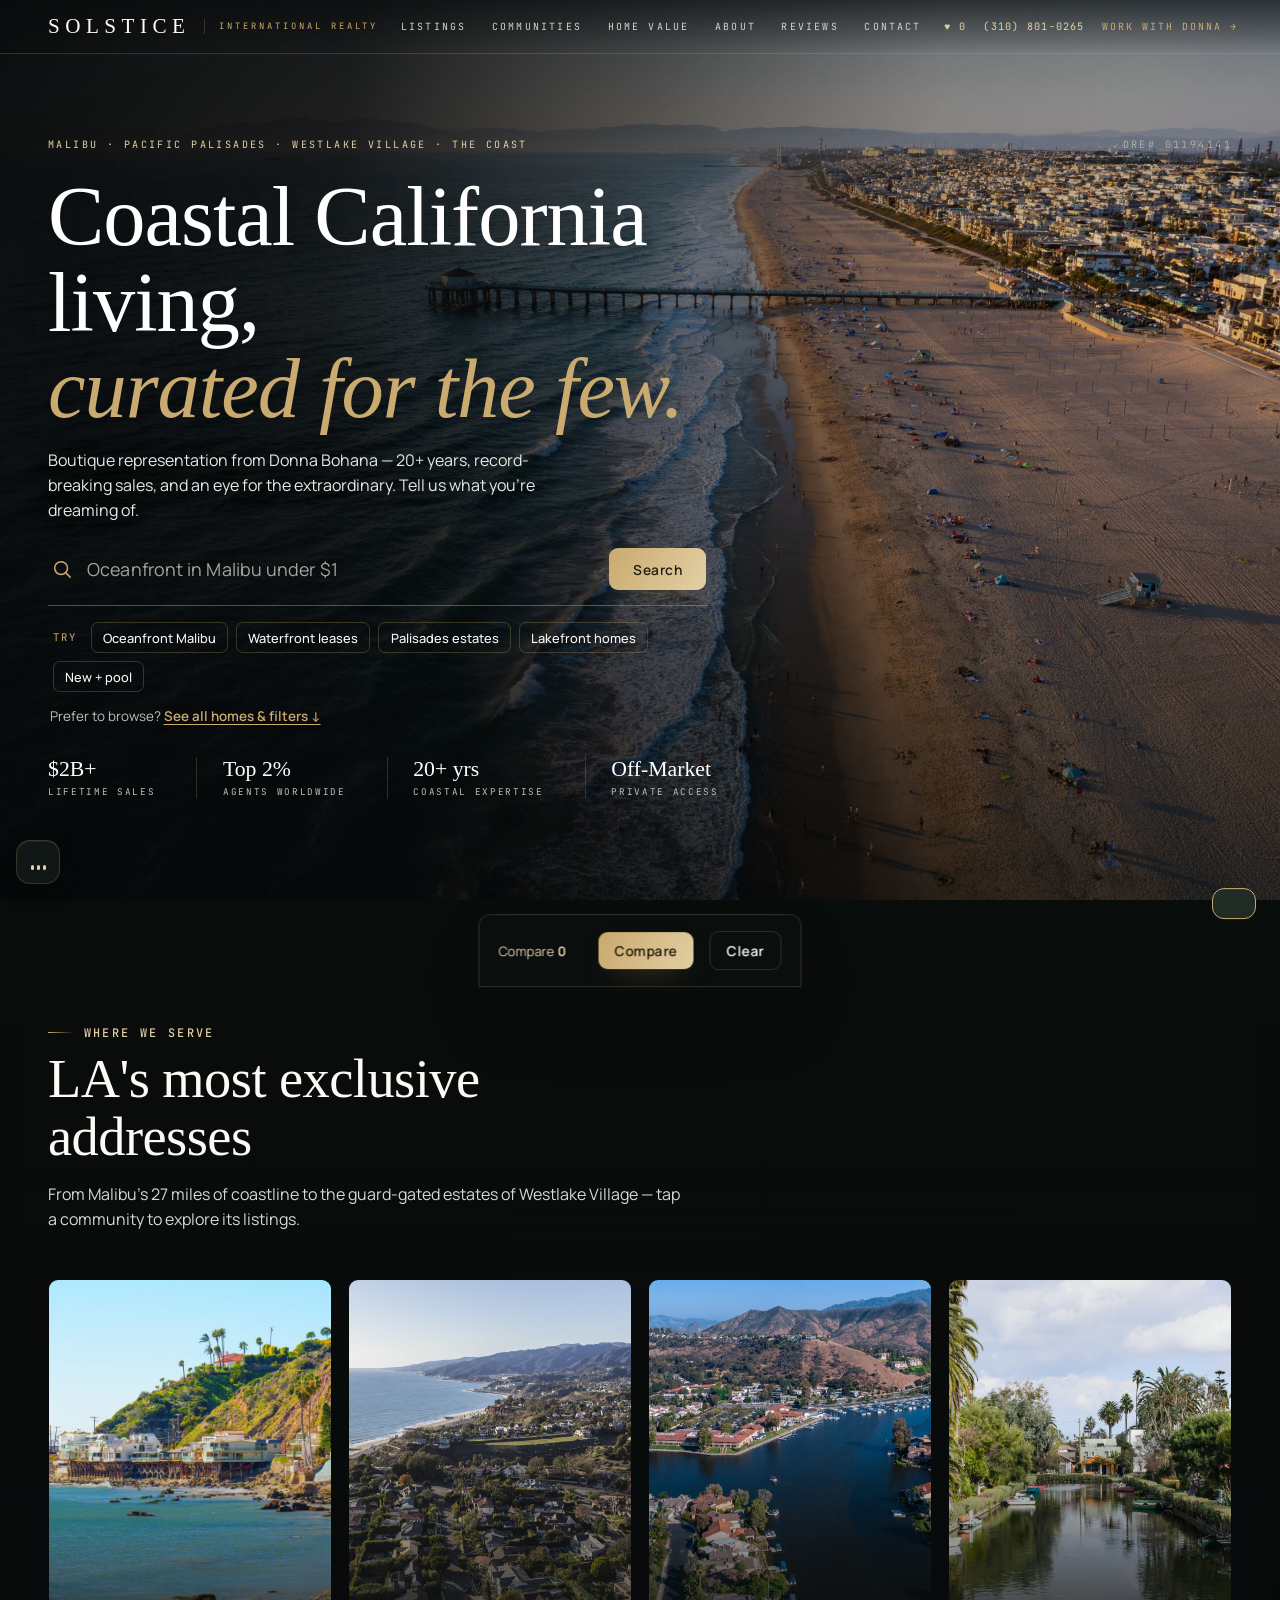
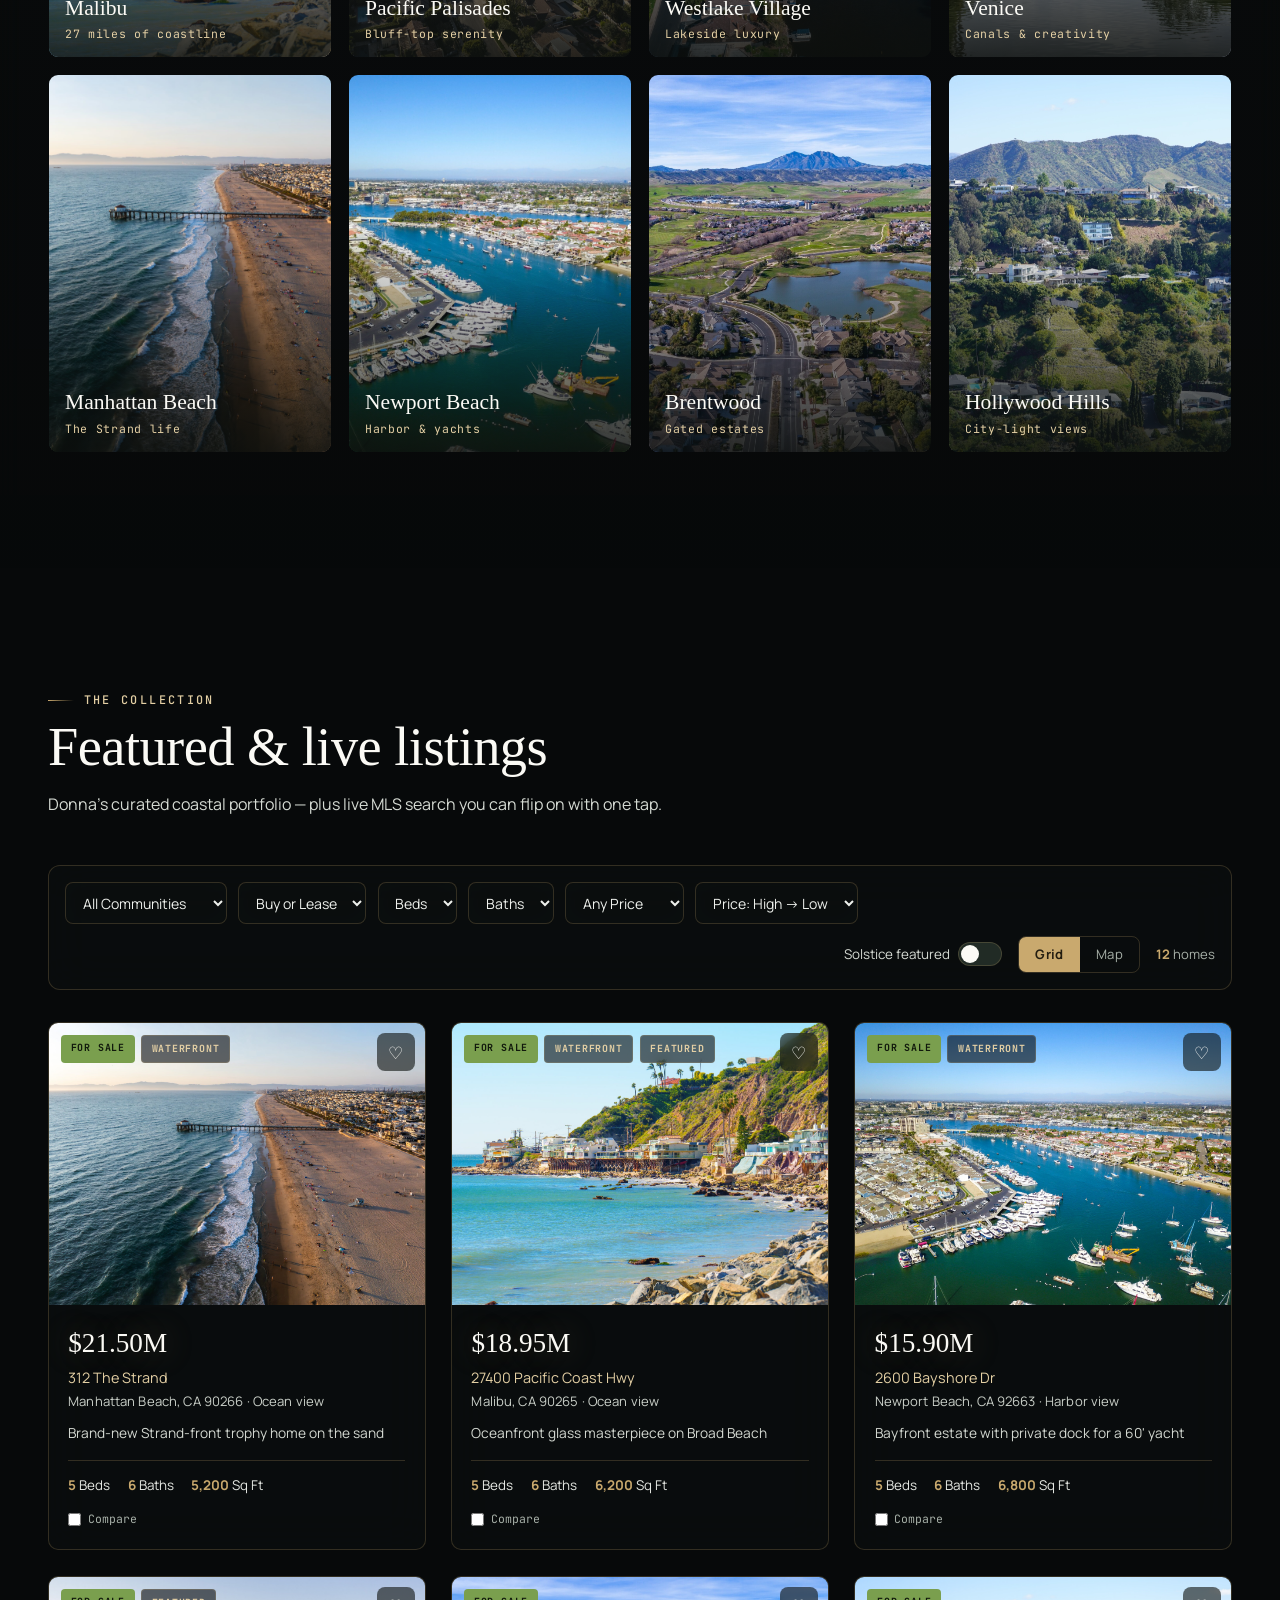
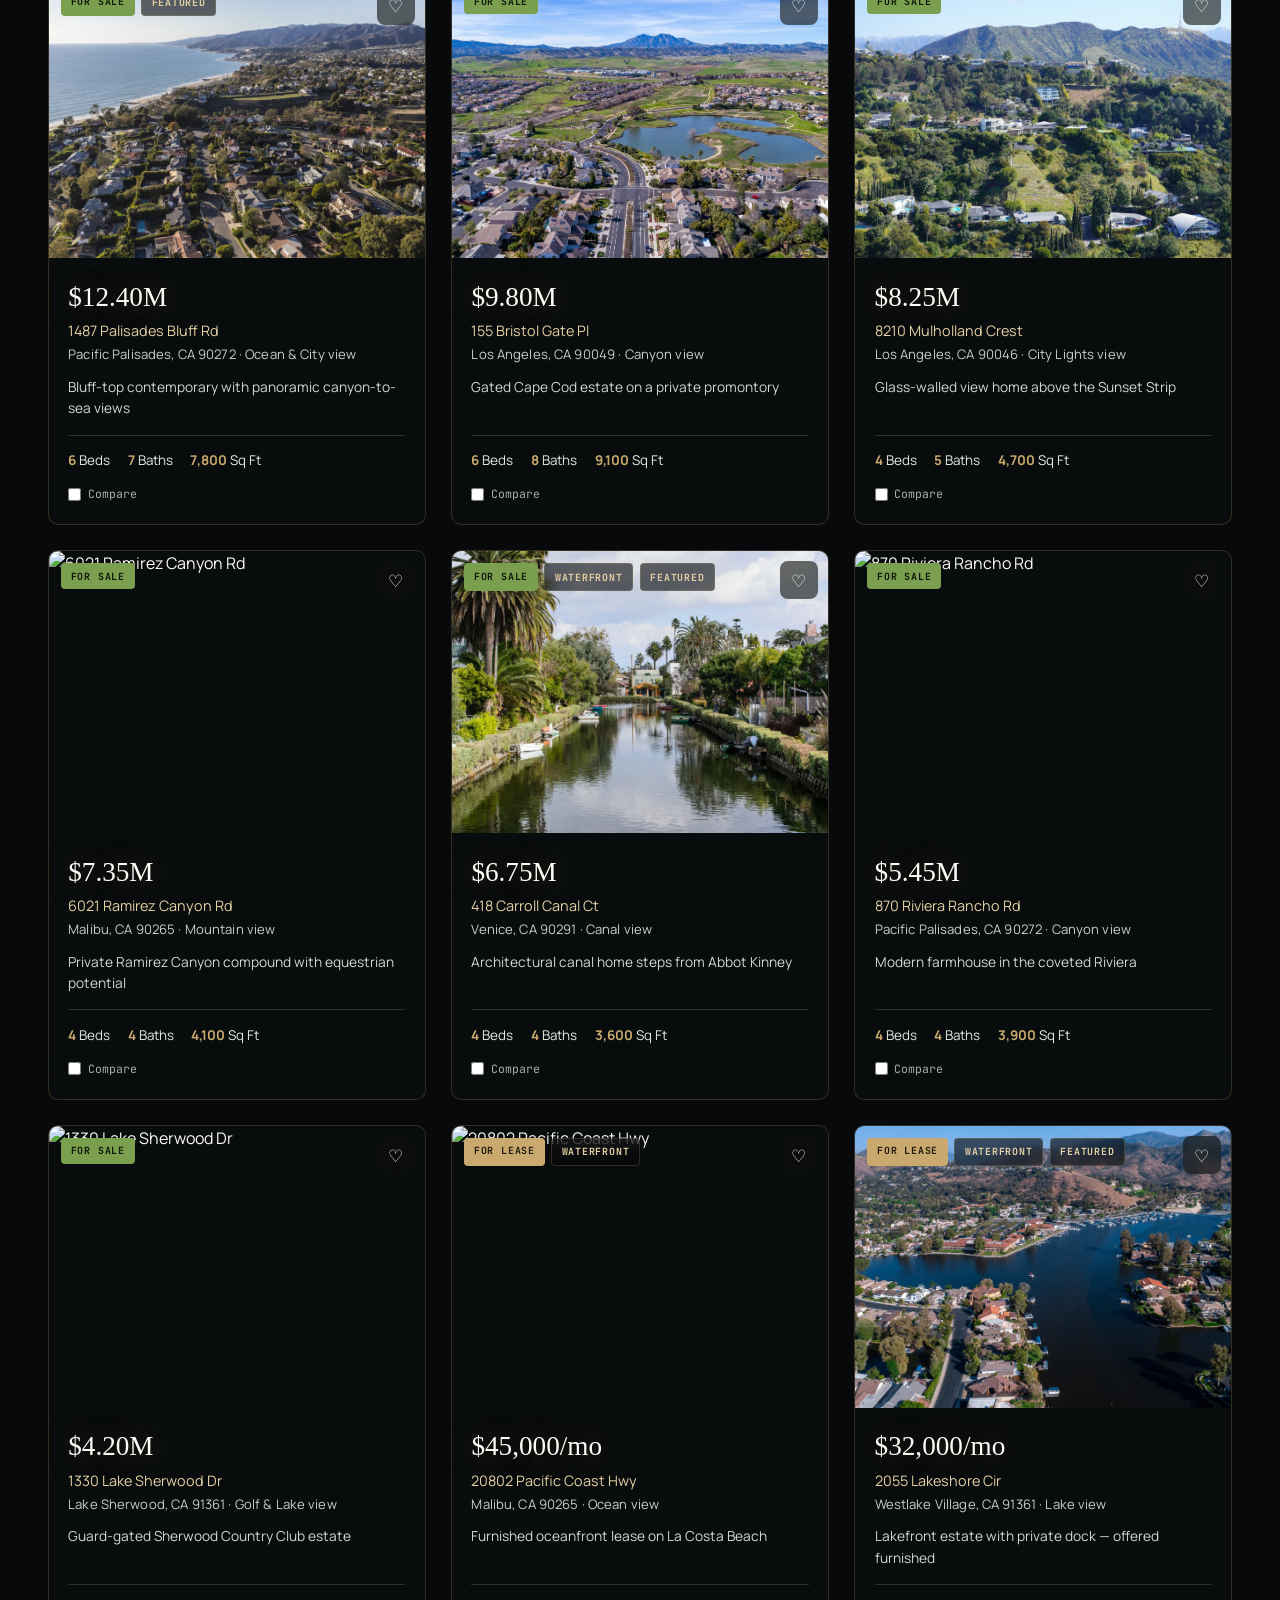
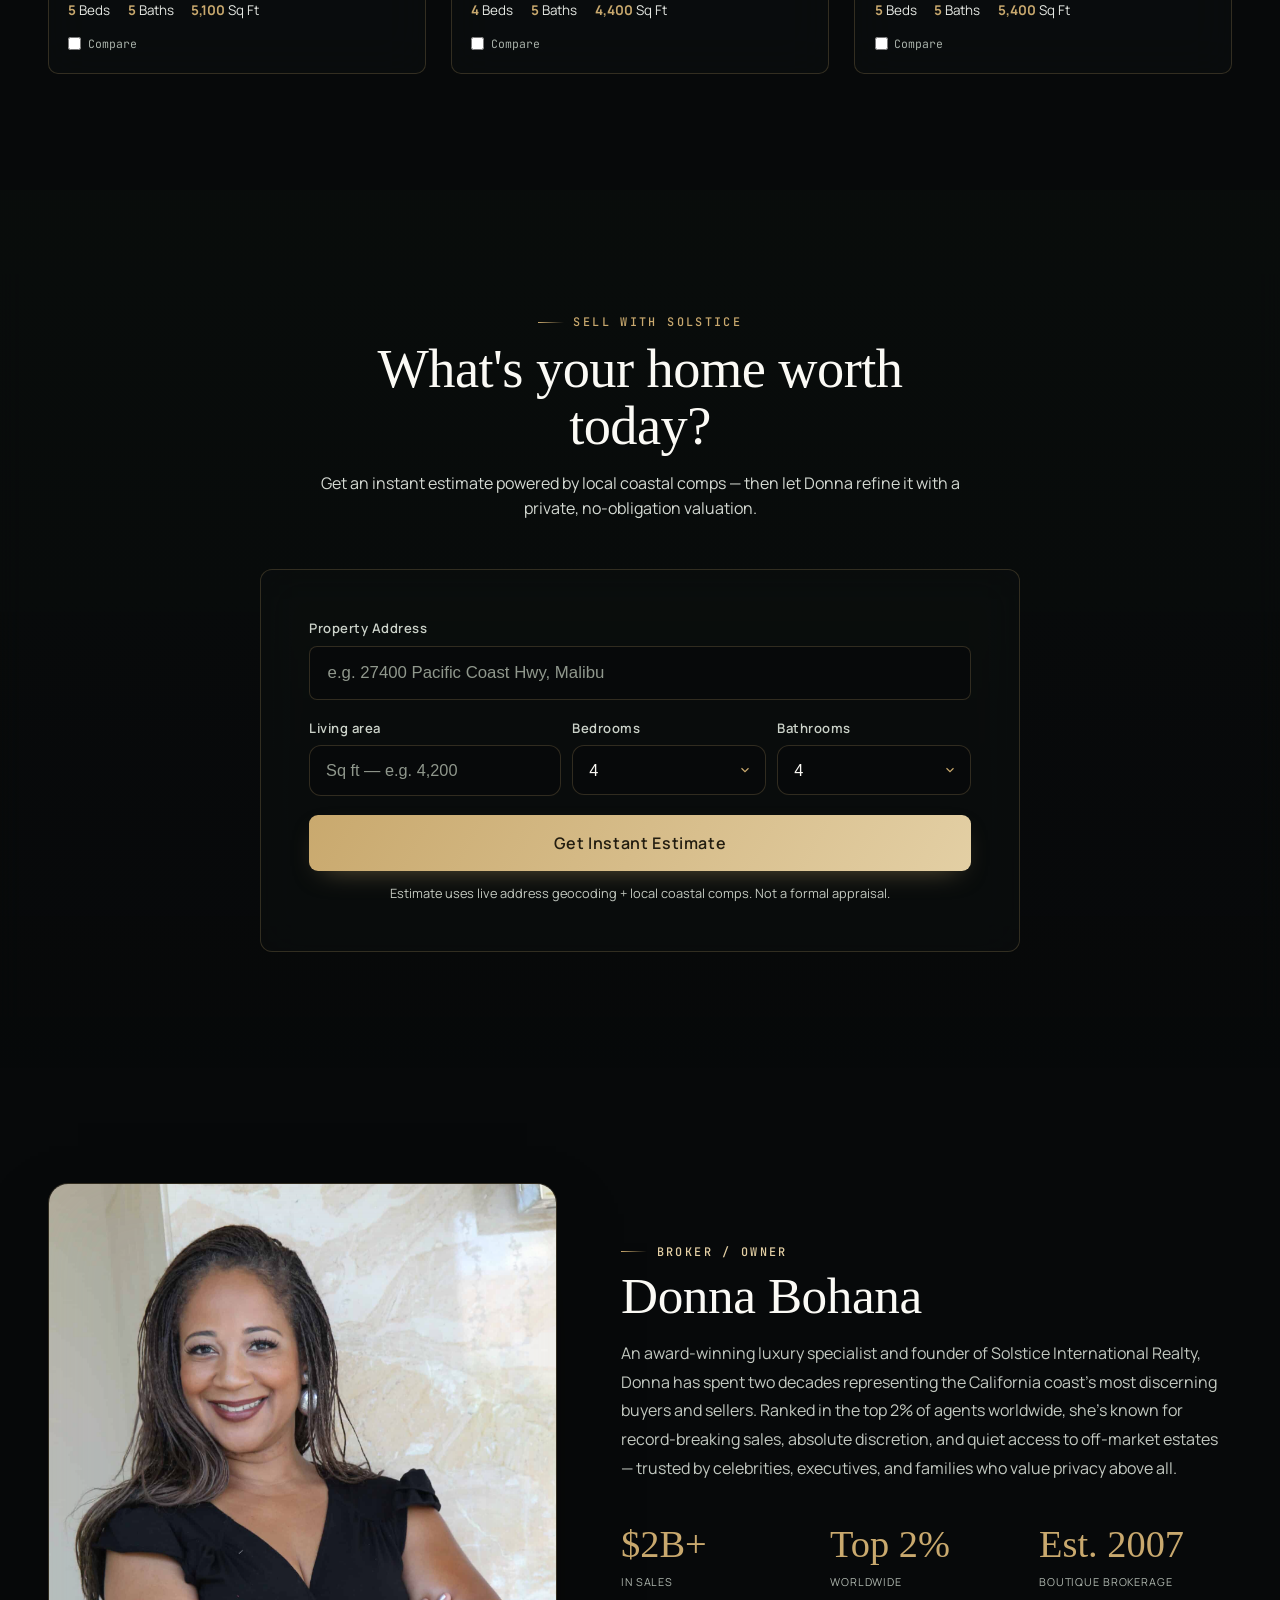
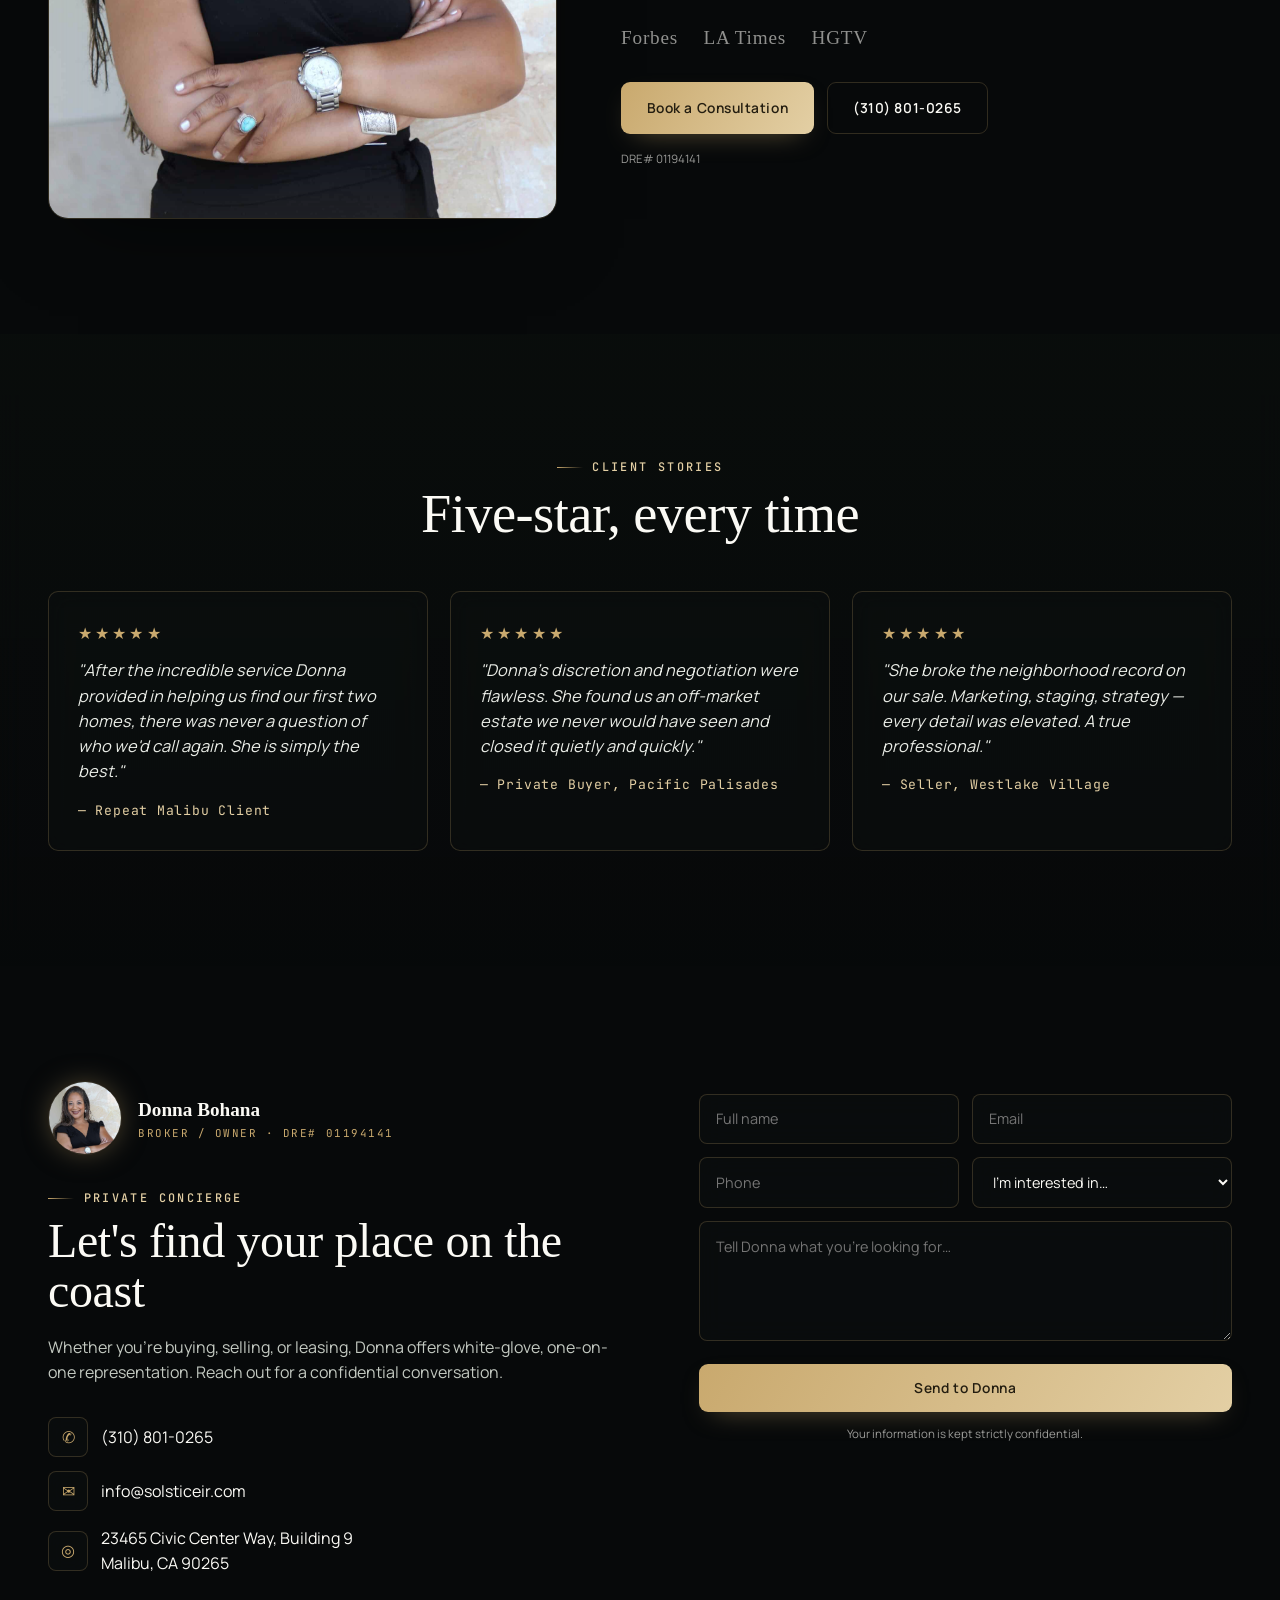
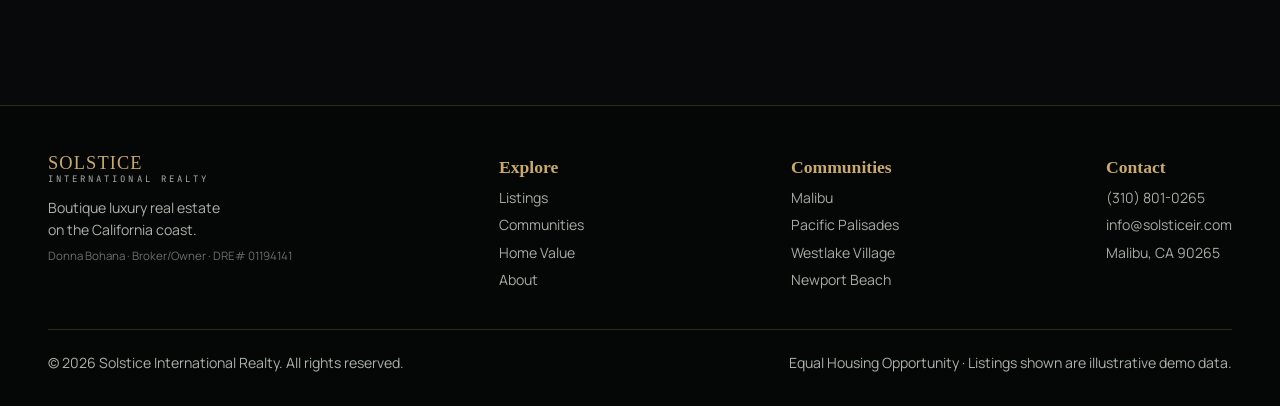
==== commit d8f448e8: "Replace fake home estimate with real geocoding + comps; make it mobile-readable The valuation was a " ====
--- a/index.html
+++ b/index.html
@@ -12,7 +12,7 @@
 <link href="https://api.fontshare.com/v2/css?f[]=zodiak@400,401,500,700,701&display=swap" rel="stylesheet">
 <link rel="stylesheet" href="https://unpkg.com/leaflet@1.9.4/dist/leaflet.css">
 <link rel="stylesheet" href="css/styles.css">
-<link rel="stylesheet" href="css/theme.css?v=19">
+<link rel="stylesheet" href="css/theme.css?v=20">
 <script src="js/atmos-ui.js?v=2"></script>
 </head>
 <body>
@@ -147,16 +147,41 @@
       <p>Get an instant estimate powered by local coastal comps — then let Donna refine it with a private, no-obligation valuation.</p>
     </div>
     <div class="val-card reveal">
-      <label style="font-size:.72rem;letter-spacing:.14em;text-transform:uppercase;color:var(--sage);font-weight:600">Property Address</label>
+      <label class="val-label" for="valAddr">Property Address</label>
       <div class="val-input">
-        <input id="valAddr" type="text" placeholder="e.g. 27400 Pacific Coast Hwy, Malibu">
-        <button class="btn btn-gold" onclick="runValuation()">Get Instant Value</button>
-      </div>
+        <input id="valAddr" type="text" autocomplete="street-address" placeholder="e.g. 27400 Pacific Coast Hwy, Malibu">
+      </div>
+      <div class="val-fields">
+        <div class="vf">
+          <label class="val-label" for="valSqft">Living area</label>
+          <input id="valSqft" type="text" inputmode="numeric" autocomplete="off" placeholder="Sq ft — e.g. 4,200">
+        </div>
+        <div class="vf">
+          <label class="val-label" for="valBeds">Bedrooms</label>
+          <select id="valBeds">
+            <option value="0">Beds</option>
+            <option>2</option><option>3</option><option selected>4</option>
+            <option>5</option><option>6</option><option value="7">7+</option>
+          </select>
+        </div>
+        <div class="vf">
+          <label class="val-label" for="valBaths">Bathrooms</label>
+          <select id="valBaths">
+            <option value="0">Baths</option>
+            <option>2</option><option>3</option><option selected>4</option>
+            <option>5</option><option>6</option><option value="7">7+</option>
+          </select>
+        </div>
+      </div>
+      <button id="valGo" class="btn btn-gold val-go" onclick="runValuation()">Get Instant Estimate</button>
+      <p class="val-note">Estimate uses live address geocoding + local coastal comps. Not a formal appraisal.</p>
       <div class="val-result" id="valResult">
-        <div style="font-size:.72rem;letter-spacing:.14em;text-transform:uppercase;color:var(--sage);margin-bottom:.4rem">Estimated value in <span id="valComm">your area</span></div>
+        <div class="val-elabel">Estimated value in <span id="valComm">your area</span></div>
         <div class="val-num" id="valNum">$0</div>
         <div class="val-bar"><b id="valBar"></b></div>
         <div class="val-range" id="valRange"></div>
+        <div class="val-basis" id="valBasis"></div>
+        <div class="val-matched" id="valMatched"></div>
         <a class="btn btn-gold" href="#contact" style="margin-top:1.4rem">Get Donna's Expert Valuation</a>
       </div>
     </div>
@@ -284,7 +309,8 @@
 <script src="js/data.js?v=2"></script>
 <script src="js/idx.js?v=2"></script>
 <script src="js/api.js?v=1"></script>
-<script src="js/app.js?v=3"></script>
+<script src="js/app.js?v=4"></script>
+<script src="js/valuation.js?v=1"></script>
 <!-- immersive layer -->
 <script defer src="js/atmosphere.js?v=2"></script>
 <script defer src="js/globe.js"></script>
--- a/css/styles.css
+++ b/css/styles.css
@@ -190,13 +190,29 @@
 /* ---------- VALUATION ---------- */
 .val-card{background:var(--forest-2); border:1px solid var(--line); border-radius:20px; padding:clamp(1.6rem,4vw,3rem);
   max-width:760px; margin:0 auto}
-.val-input{display:flex; gap:.6rem; margin-top:1.4rem; flex-wrap:wrap}
-.val-input input{flex:1; min-width:240px; background:var(--ink); border:1px solid var(--line); color:var(--cream);
-  padding:1rem 1.1rem; border-radius:12px; font-size:1rem; outline:none}
+.val-label{display:block; font-size:.82rem; letter-spacing:.04em; color:#cbd2c9; font-weight:600; margin-bottom:.5rem}
+.val-input{display:flex; gap:.6rem; margin-top:.2rem; flex-wrap:wrap}
+.val-input input{flex:1; min-width:0; background:var(--ink); border:1px solid var(--line); color:var(--cream);
+  padding:1rem 1.1rem; border-radius:12px; font-size:1.05rem; outline:none}
+.val-fields{display:grid; grid-template-columns:1.3fr 1fr 1fr; gap:.7rem; margin-top:1.1rem}
+.vf{display:flex; flex-direction:column}
+.vf .val-label{margin-bottom:.4rem}
+.val-fields input,.val-fields select{width:100%; background:var(--ink); border:1px solid var(--line); color:var(--cream);
+  padding:.95rem 1rem; border-radius:12px; font-size:1.02rem; outline:none; -webkit-appearance:none; appearance:none}
+.val-fields select{background-image:url("data:image/svg+xml;utf8,<svg xmlns='http://www.w3.org/2000/svg' width='14' height='14' viewBox='0 0 24 24' fill='none' stroke='%23c9a96e' stroke-width='2'><path d='M6 9l6 6 6-6'/></svg>");
+  background-repeat:no-repeat; background-position:right .8rem center; padding-right:2.2rem}
+.val-input input:focus,.val-fields input:focus,.val-fields select:focus{border-color:var(--gold)}
+.val-input input::placeholder,.val-fields input::placeholder{color:#8f978c}
+.val-go{width:100%; justify-content:center; margin-top:1.2rem; padding:1.05rem 1rem; font-size:1rem}
+.val-go:disabled{opacity:.6; cursor:default}
+.val-note{margin:.85rem 0 0; text-align:center; font-size:.8rem; color:#9aa39c; line-height:1.5}
 .val-result{margin-top:1.8rem; text-align:center; display:none}
 .val-result.show{display:block; animation:pop .5s ease}
-.val-num{font-family:var(--serif); font-size:clamp(2.6rem,7vw,4.4rem); color:var(--gold)}
-.val-range{color:var(--muted); font-size:.9rem}
+.val-elabel{font-size:.8rem; letter-spacing:.06em; text-transform:uppercase; color:#d8c39a; margin-bottom:.5rem; font-weight:600}
+.val-num{font-family:var(--serif); font-size:clamp(2.6rem,7vw,4.4rem); color:var(--gold); line-height:1.05}
+.val-range{color:#d5dad3; font-size:1rem; font-weight:500}
+.val-basis{color:#aab2ab; font-size:.86rem; margin-top:.55rem; line-height:1.5}
+.val-matched{color:#8f978c; font-size:.78rem; margin-top:.3rem; line-height:1.45; word-break:break-word}
 .val-bar{height:8px; border-radius:999px; background:var(--ink); margin:1.2rem auto; max-width:440px; overflow:hidden; border:1px solid var(--line)}
 .val-bar b{display:block; height:100%; width:0; background:linear-gradient(90deg,var(--sage),var(--gold)); transition:width 1.4s ease}
 
--- a/css/theme.css
+++ b/css/theme.css
@@ -333,10 +333,12 @@
   .md-facts{gap:1.1rem}
   .modal-thumbs img{height:52px; width:78px}
 
-  /* valuation: stacked input + full-width button */
+  /* valuation: address full-width, sqft on its own row, beds+baths paired */
   .val-input{flex-direction:column}
   .val-input input{min-width:0}
-  .val-input .btn{width:100%; justify-content:center}
+  .val-fields{grid-template-columns:1fr 1fr; gap:.6rem}
+  .val-fields .vf:first-child{grid-column:1 / -1}
+  .val-num{font-size:clamp(2.4rem,12vw,3.4rem)}
 
   /* compare tray: full-width sheet */
   .cmp-tray{left:12px; right:12px; transform:translateY(130%); max-width:none; flex-wrap:wrap; gap:.6rem; padding:.85rem 1rem}
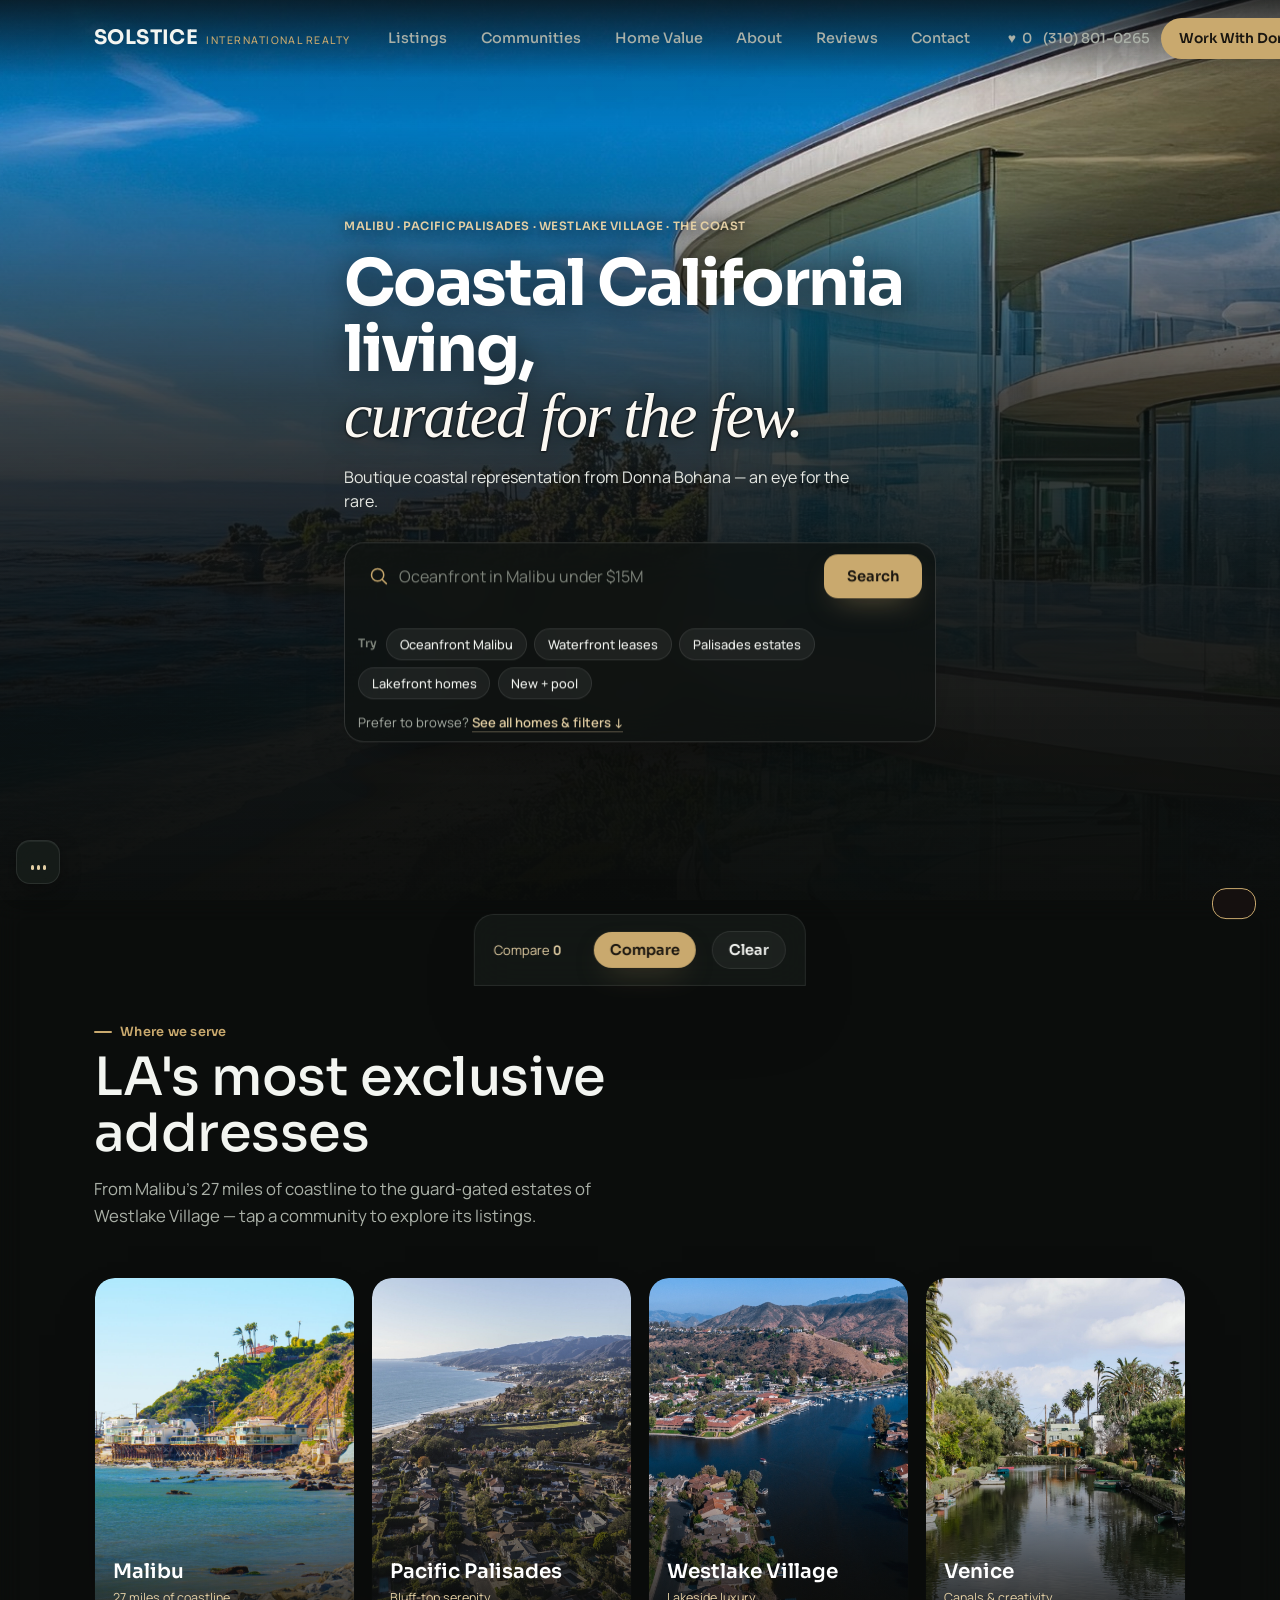
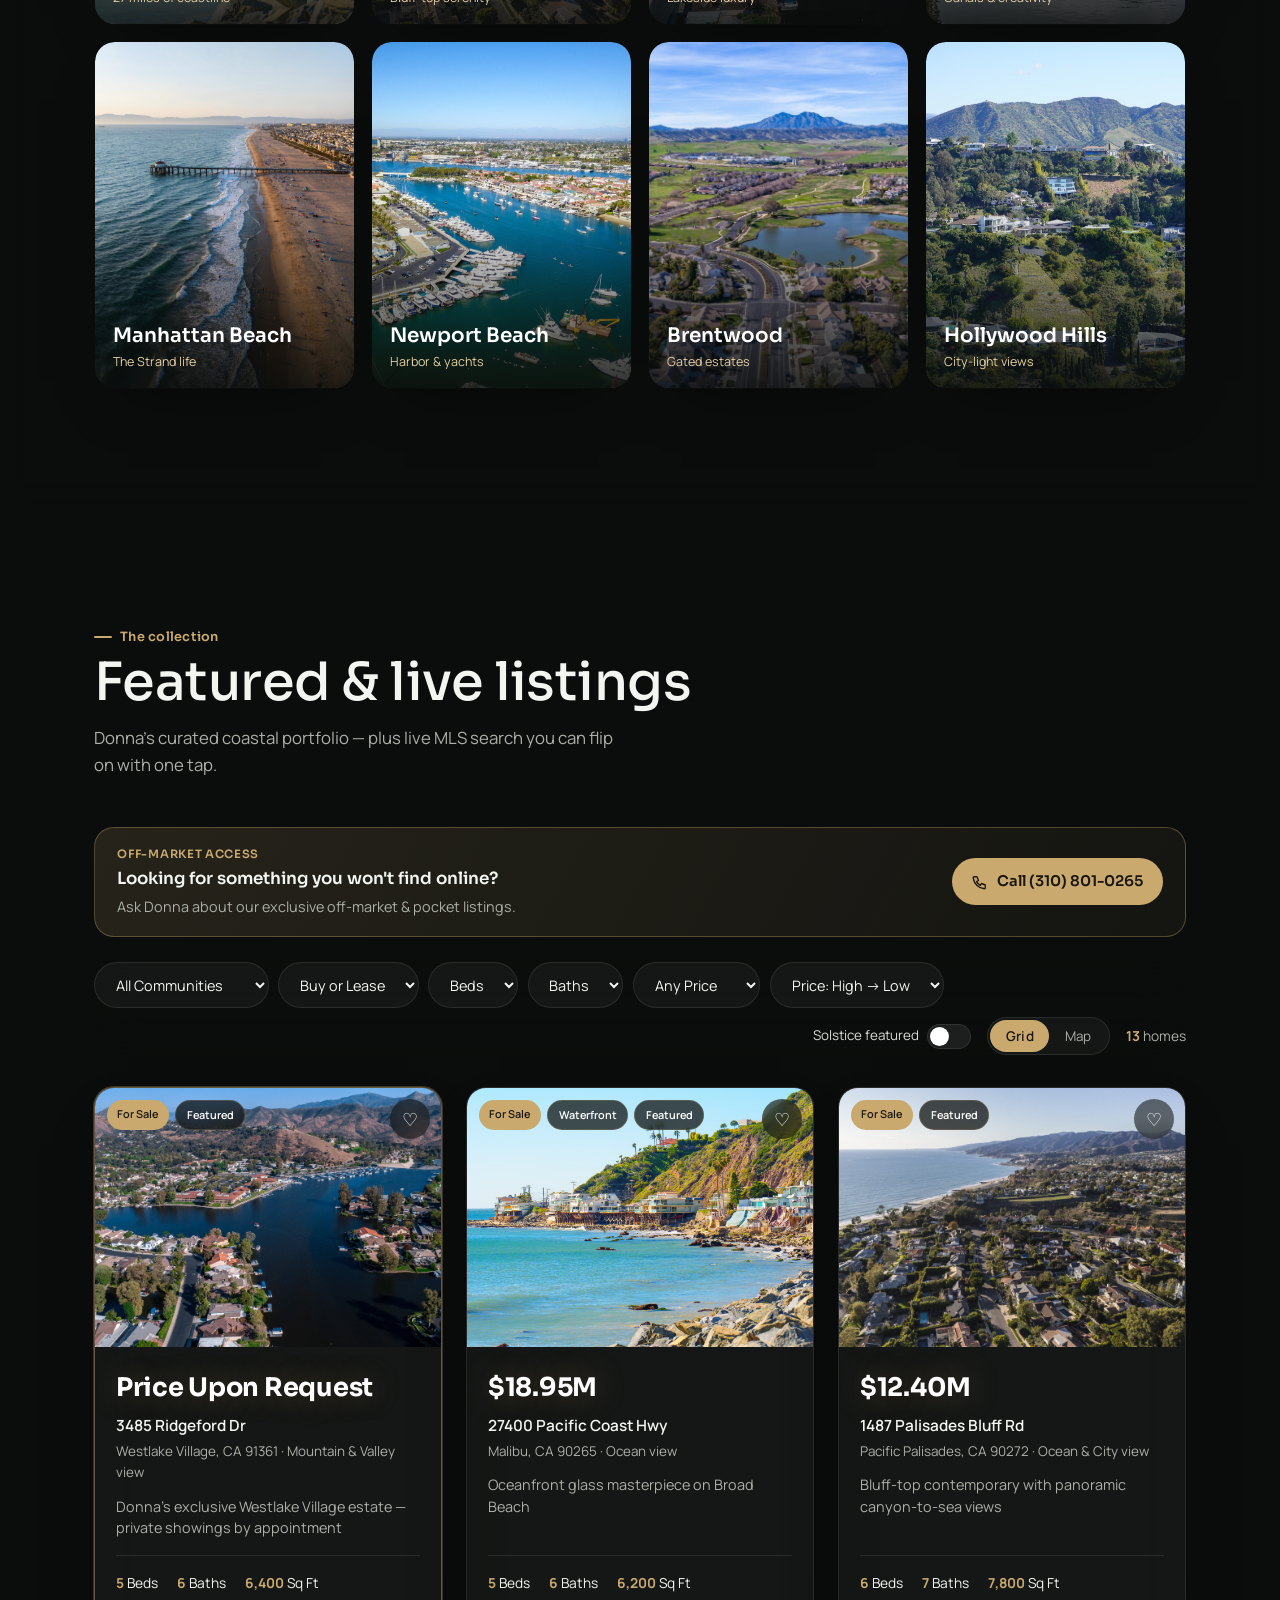
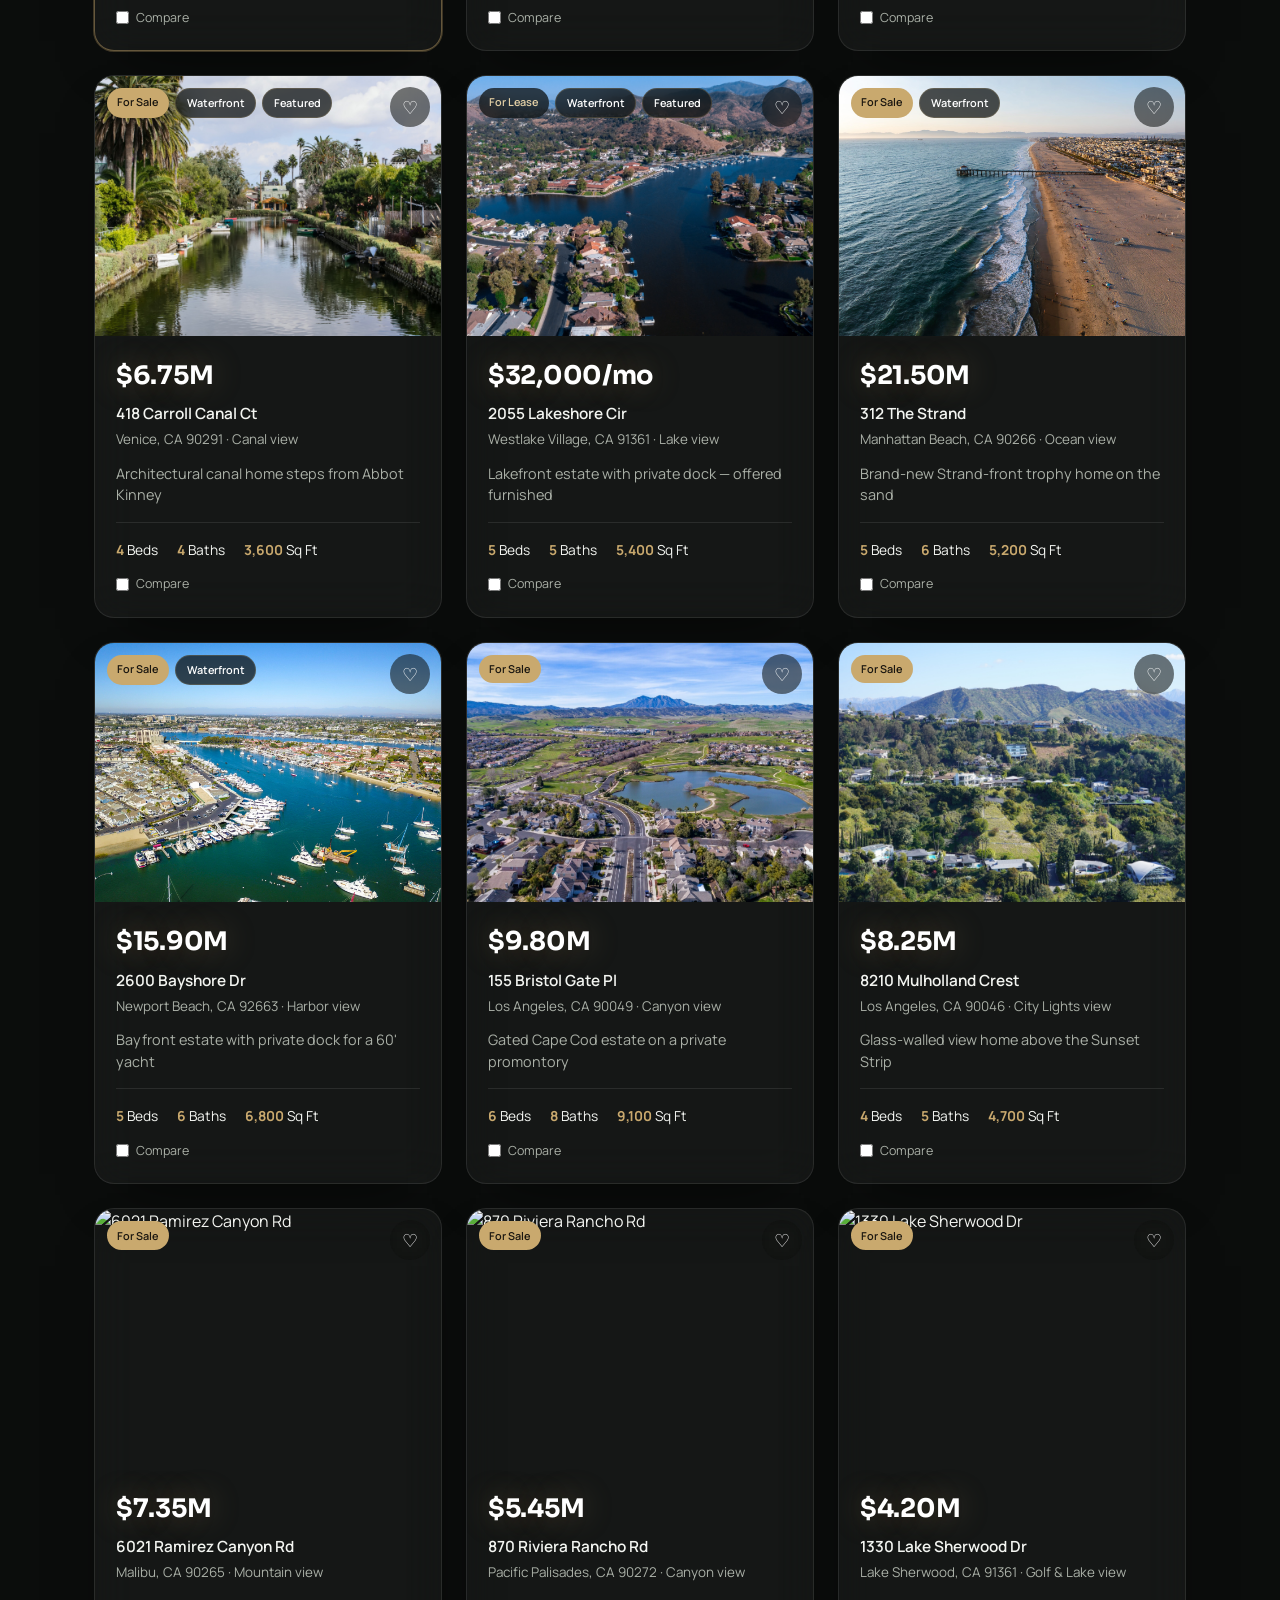
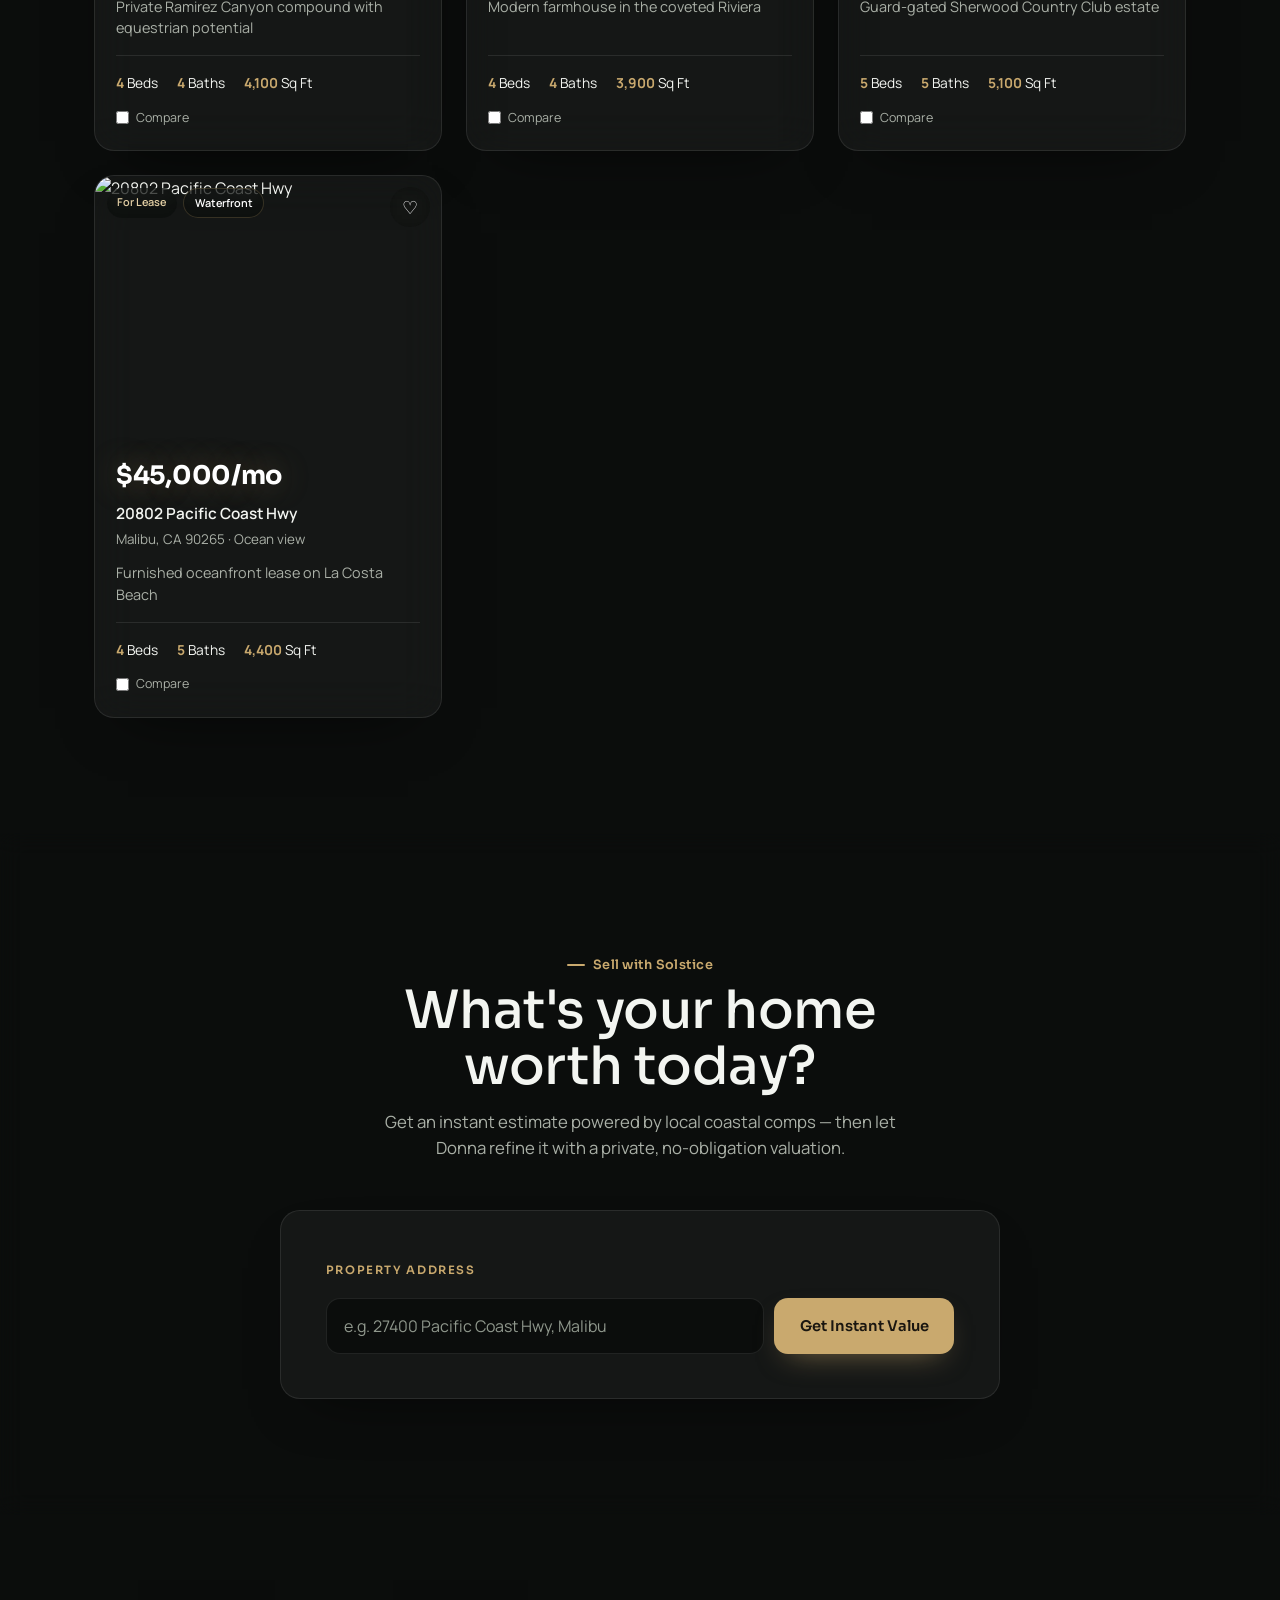
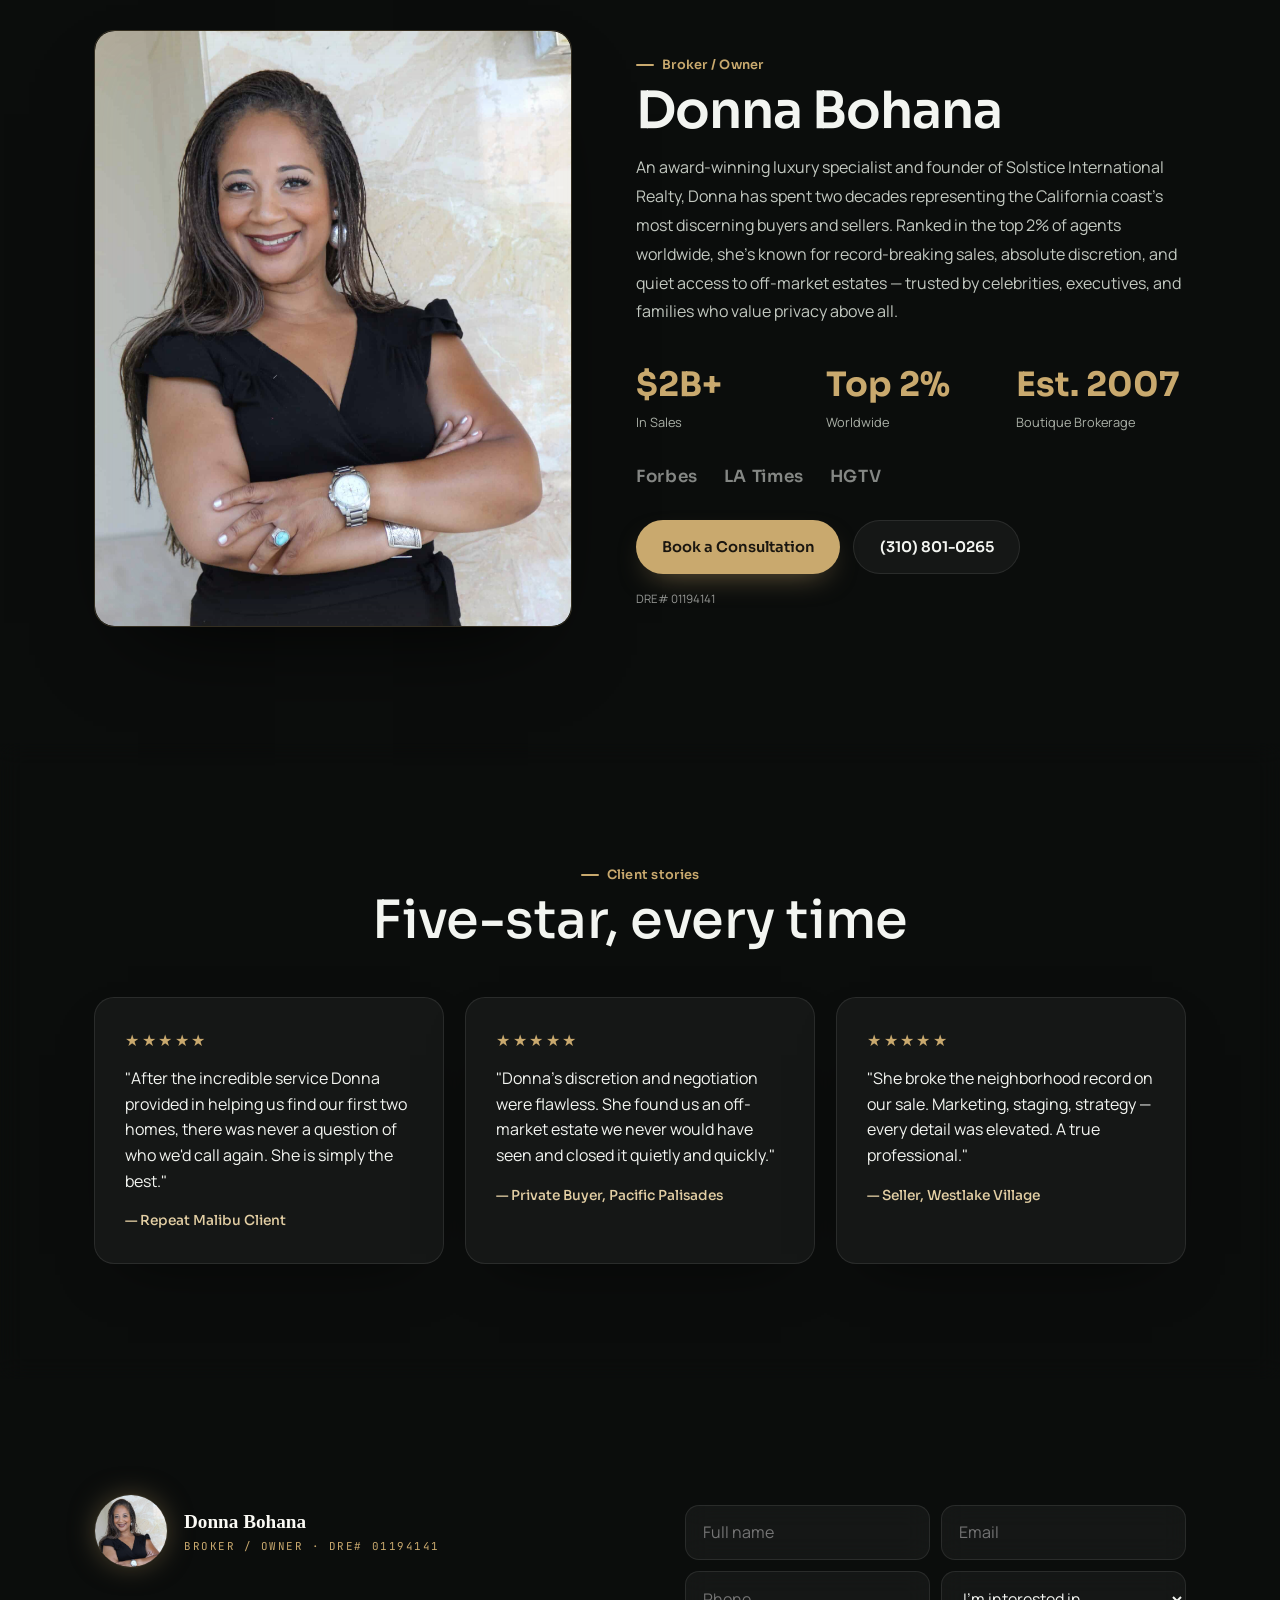
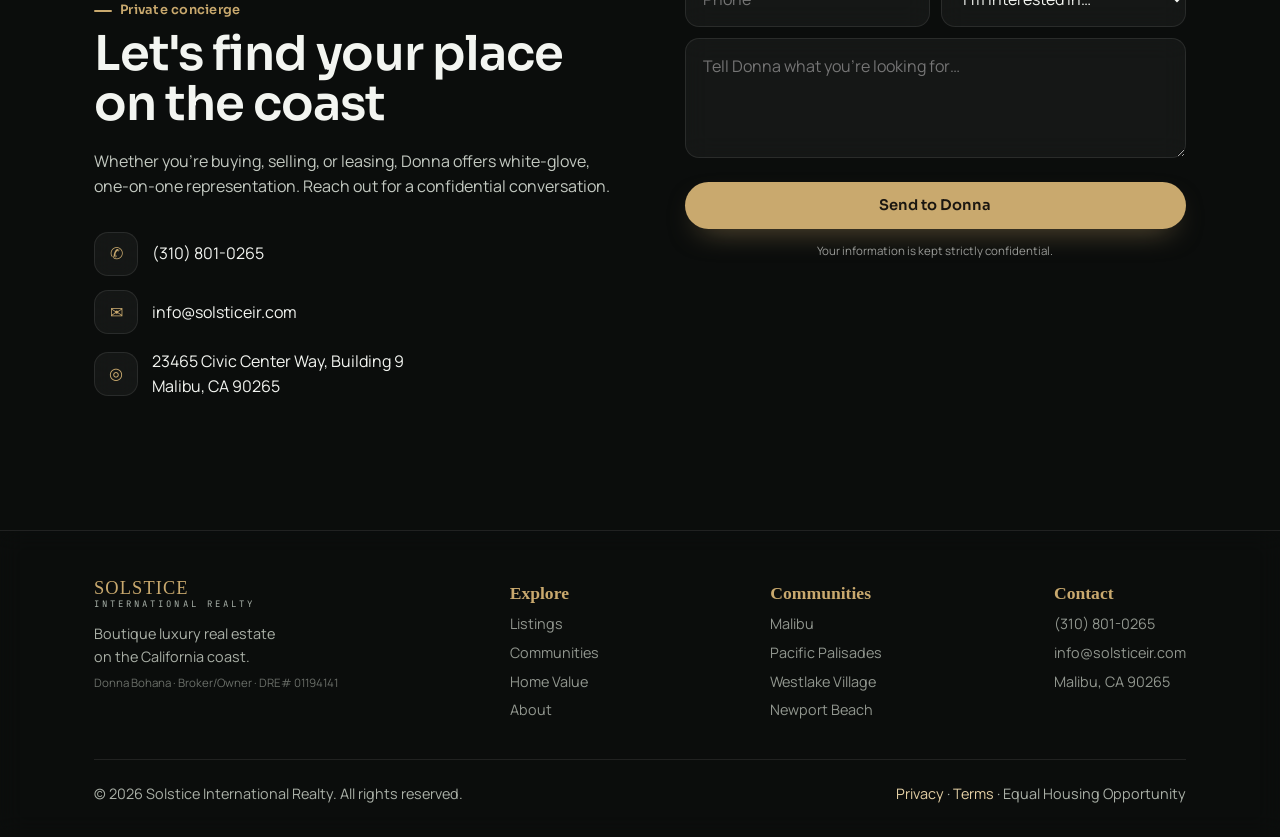
==== commit c8bf931d: "Add CRM lead dashboard + clean-app redesign - leads.html: private CRM with AI hot/warm/cold lead tri" ====
--- a/index.html
+++ b/index.html
@@ -10,9 +10,12 @@
 <link rel="preconnect" href="https://fonts.gstatic.com" crossorigin>
 <link href="https://fonts.googleapis.com/css2?family=Manrope:wght@300;400;500;600;700;800&family=JetBrains+Mono:wght@400;500&display=swap" rel="stylesheet">
 <link href="https://api.fontshare.com/v2/css?f[]=zodiak@400,401,500,700,701&display=swap" rel="stylesheet">
+<link href="https://fonts.googleapis.com/css2?family=Sora:wght@400;500;600;700&family=Hanken+Grotesk:wght@400;500;600;700&display=swap" rel="stylesheet">
 <link rel="stylesheet" href="https://unpkg.com/leaflet@1.9.4/dist/leaflet.css">
 <link rel="stylesheet" href="css/styles.css">
-<link rel="stylesheet" href="css/theme.css?v=20">
+<link rel="stylesheet" href="css/theme.css?v=22">
+<link rel="stylesheet" href="css/overhaul.css?v=12">
+<link rel="stylesheet" href="css/addons.css?v=1">
 <script src="js/atmos-ui.js?v=2"></script>
 </head>
 <body>
@@ -66,7 +69,7 @@
     </div>
     <h1 class="serif-xl hero-head reveal in">Coastal California living,<br><span class="gold">curated for the few.</span></h1>
 
-    <p class="lede reveal in">Boutique representation from Donna Bohana — 20+ years, record-breaking sales, and an eye for the extraordinary. Tell us what you're dreaming of.</p>
+    <p class="lede reveal in">Boutique coastal representation from Donna Bohana — an eye for the rare.</p>
 
     <!-- SEARCH -->
     <div class="ai-search reveal in">
@@ -115,6 +118,15 @@
       <h2>Featured &amp; live listings</h2>
       <p>Donna's curated coastal portfolio — plus live MLS search you can flip on with one tap.</p>
     </div>
+
+    <a class="offmarket reveal" href="tel:+13108010265" aria-label="Call for off-market listings">
+      <div class="om-text">
+        <span class="om-tag">Off-Market Access</span>
+        <b>Looking for something you won't find online?</b>
+        <span class="om-sub">Ask Donna about our exclusive off-market &amp; pocket listings.</span>
+      </div>
+      <span class="om-call"><svg viewBox="0 0 24 24" fill="none" stroke="currentColor" stroke-width="1.8" stroke-linecap="round" stroke-linejoin="round"><path d="M4 5h4l2 5-2.5 1.5a11 11 0 0 0 5 5L14 14l5 2v4a1 1 0 0 1-1.1 1A16 16 0 0 1 3 6.1 1 1 0 0 1 4 5Z"/></svg>Call (310) 801-0265</span>
+    </a>
 
     <div class="controls reveal">
       <select id="fCommunity"><option value="">All Communities</option></select>
@@ -138,6 +150,20 @@
   </div>
 </section>
 
+<!-- MARKET INSIGHTS (live RentCast market data — positions Donna as the expert) -->
+<section class="sec" id="market">
+  <div class="wrap">
+    <div class="sec-head reveal">
+      <div class="eyebrow">The market, live</div>
+      <h2>Coastal California, by the numbers</h2>
+      <p>Real-time market intelligence across Donna's communities — median values, price per square foot, and pace of sale, refreshed from live market data.</p>
+    </div>
+    <div class="market-grid" id="marketGrid">
+      <div class="market-loading">Loading live market data…</div>
+    </div>
+  </div>
+</section>
+
 <!-- VALUATION -->
 <section class="sec band-cream" id="valuation">
   <div class="wrap">
@@ -147,41 +173,17 @@
       <p>Get an instant estimate powered by local coastal comps — then let Donna refine it with a private, no-obligation valuation.</p>
     </div>
     <div class="val-card reveal">
-      <label class="val-label" for="valAddr">Property Address</label>
+      <label style="font-size:.72rem;letter-spacing:.14em;text-transform:uppercase;color:var(--sage);font-weight:600">Property Address</label>
       <div class="val-input">
-        <input id="valAddr" type="text" autocomplete="street-address" placeholder="e.g. 27400 Pacific Coast Hwy, Malibu">
-      </div>
-      <div class="val-fields">
-        <div class="vf">
-          <label class="val-label" for="valSqft">Living area</label>
-          <input id="valSqft" type="text" inputmode="numeric" autocomplete="off" placeholder="Sq ft — e.g. 4,200">
-        </div>
-        <div class="vf">
-          <label class="val-label" for="valBeds">Bedrooms</label>
-          <select id="valBeds">
-            <option value="0">Beds</option>
-            <option>2</option><option>3</option><option selected>4</option>
-            <option>5</option><option>6</option><option value="7">7+</option>
-          </select>
-        </div>
-        <div class="vf">
-          <label class="val-label" for="valBaths">Bathrooms</label>
-          <select id="valBaths">
-            <option value="0">Baths</option>
-            <option>2</option><option>3</option><option selected>4</option>
-            <option>5</option><option>6</option><option value="7">7+</option>
-          </select>
-        </div>
-      </div>
-      <button id="valGo" class="btn btn-gold val-go" onclick="runValuation()">Get Instant Estimate</button>
-      <p class="val-note">Estimate uses live address geocoding + local coastal comps. Not a formal appraisal.</p>
+        <input id="valAddr" type="text" placeholder="e.g. 27400 Pacific Coast Hwy, Malibu">
+        <button class="btn btn-gold" onclick="runValuation()">Get Instant Value</button>
+      </div>
       <div class="val-result" id="valResult">
-        <div class="val-elabel">Estimated value in <span id="valComm">your area</span></div>
+        <div style="font-size:.72rem;letter-spacing:.14em;text-transform:uppercase;color:var(--sage);margin-bottom:.4rem">Estimated value in <span id="valComm">your area</span></div>
         <div class="val-num" id="valNum">$0</div>
         <div class="val-bar"><b id="valBar"></b></div>
         <div class="val-range" id="valRange"></div>
-        <div class="val-basis" id="valBasis"></div>
-        <div class="val-matched" id="valMatched"></div>
+        <div class="val-source" id="valSource" style="font-family:var(--mono);font-size:.68rem;letter-spacing:.06em;color:#8f978f;margin-top:.5rem"></div>
         <a class="btn btn-gold" href="#contact" style="margin-top:1.4rem">Get Donna's Expert Valuation</a>
       </div>
     </div>
@@ -281,7 +283,7 @@
     </div>
     <div style="border-top:1px solid var(--line);padding-top:1.4rem;display:flex;justify-content:space-between;flex-wrap:wrap;gap:1rem">
       <span>© 2026 Solstice International Realty. All rights reserved.</span>
-      <span>Equal Housing Opportunity · Listings shown are illustrative demo data.</span>
+      <span><a href="/privacy.html" style="color:var(--au-soft,#e3cfa4)">Privacy</a> · <a href="/terms.html" style="color:var(--au-soft,#e3cfa4)">Terms</a> · Equal Housing Opportunity</span>
     </div>
   </div>
 </footer>
@@ -306,15 +308,14 @@
 <!-- Leaflet loaded LAST among libs so nothing can clobber its global `L` -->
 <script src="https://unpkg.com/leaflet@1.9.4/dist/leaflet.js"></script>
 <!-- app core -->
-<script src="js/data.js?v=2"></script>
+<script src="js/data.js?v=3"></script>
 <script src="js/idx.js?v=2"></script>
-<script src="js/api.js?v=1"></script>
-<script src="js/app.js?v=4"></script>
-<script src="js/valuation.js?v=1"></script>
-<!-- immersive layer -->
-<script defer src="js/atmosphere.js?v=2"></script>
+<script src="js/api.js?v=4"></script>
+<script src="js/app.js?v=5"></script>
+<!-- immersive layer (aurora removed for readability + mobile perf) -->
 <script defer src="js/globe.js"></script>
 <script defer src="js/motion.js?v=3"></script>
+<script defer src="js/overhaul.js?v=5"></script>
 <script>
   // populate community grid + filter dropdown from data
   (function(){
@@ -326,6 +327,26 @@
       </div>`).join("");
     const sel = document.getElementById("fCommunity");
     COMMUNITIES.forEach(c => { const o = document.createElement("option"); o.value = c.key; o.textContent = c.key; sel.appendChild(o); });
+  })();
+
+  // Live market insights (RentCast, cached server-side)
+  (function(){
+    const grid = document.getElementById("marketGrid");
+    if (!grid || !window.SIR_API || !SIR_API.apiMarket) return;
+    const money = n => n == null ? "—" : n >= 1e6 ? "$" + (n / 1e6).toFixed(n % 1e6 ? 2 : 1).replace(/\.0$/, "") + "M" : "$" + Math.round(n).toLocaleString();
+    SIR_API.apiMarket().then(markets => {
+      if (!markets.length) { grid.innerHTML = ""; document.getElementById("market").style.display = "none"; return; }
+      grid.innerHTML = markets.map(m => `
+        <div class="market-card" onclick="filterByCommunity('${m.community}')">
+          <div class="mc-name">${m.community}</div>
+          <div class="mc-price">${money(m.medianPrice)}<span>median value</span></div>
+          <div class="mc-stats">
+            <div><b>$${m.pricePerSqft ? m.pricePerSqft.toLocaleString() : "—"}</b><span>per sq ft</span></div>
+            <div><b>${m.daysOnMarket ?? "—"}</b><span>days on market</span></div>
+            <div><b>${m.totalListings ?? "—"}</b><span>active listings</span></div>
+          </div>
+        </div>`).join("");
+    }).catch(() => { document.getElementById("market").style.display = "none"; });
   })();
 
   // Sleek typewriter placeholder — cycles real searches (no corny "AI" badge)
--- a/css/theme.css
+++ b/css/theme.css
@@ -333,12 +333,10 @@
   .md-facts{gap:1.1rem}
   .modal-thumbs img{height:52px; width:78px}
 
-  /* valuation: address full-width, sqft on its own row, beds+baths paired */
+  /* valuation: stacked input + full-width button */
   .val-input{flex-direction:column}
   .val-input input{min-width:0}
-  .val-fields{grid-template-columns:1fr 1fr; gap:.6rem}
-  .val-fields .vf:first-child{grid-column:1 / -1}
-  .val-num{font-size:clamp(2.4rem,12vw,3.4rem)}
+  .val-input .btn{width:100%; justify-content:center}
 
   /* compare tray: full-width sheet */
   .cmp-tray{left:12px; right:12px; transform:translateY(130%); max-width:none; flex-wrap:wrap; gap:.6rem; padding:.85rem 1rem}
@@ -477,3 +475,145 @@
   .ai-row .btn{flex:1 1 100%; order:3; justify-content:center; margin-top:.35rem}
   .ai-search{max-width:none}
 }
+
+/* ============================================================
+   READABILITY + MOBILE PASS (v20)
+   Aurora removed → solid dark base; brighter/larger micro-text;
+   comfortable, zoom-safe mobile.
+   ============================================================ */
+
+/* solid dark everywhere (no more translucent aurora bleed behind text) */
+html, body { background: #07090a; }
+.band, .band-cream { background: linear-gradient(180deg,#0a0d0c,#080b0a); }
+#listings-sec::before, #about::before, #contact::before { display:none; }
+.val-source { color:#9aa39c; }
+
+/* brighter, calmer micro-labels (the gold/mono/tiny text was the hard-to-read culprit) */
+.eyebrow { color: var(--gold-soft); font-size:.72rem; letter-spacing:.16em; }
+.hero-topline { color:#dccaa0; font-size:.66rem; letter-spacing:.14em; }
+.hero-topline .tl-right { color:#9aa39c; }
+.hero-statrow span, .statbar-in span { color:#cbd1c8; font-size:.63rem; letter-spacing:.12em; }
+.card-city { color:#cdd3cc; }
+.result-meta, .result-meta .src-toggle span { color:#d7dcd5; }
+.badge { color: var(--gold-soft); }
+.about-stats .l, .md-facts .l { color:#b8c0b7; }
+.nb-links a { color:#e0e4de; }
+.m-sub { color: var(--gold-soft); }
+.ai-chips-tag { color: var(--gold); }
+.ai-chips button { color:#eef0ec; }
+footer { color:#bcc2bb; }
+.foot-grid a { color:#ccd2ca; }
+.sec-head p, .card-tag, .quote p, .contact-line { color:#dfe3dd; }
+
+/* ---------- MOBILE COMFORT ---------- */
+@media (max-width:640px){
+  .serif-xl { font-size:2.5rem; line-height:1.07; }
+  .hero-head { font-size:2.5rem; }
+  .sec-head h2 { font-size:2rem; }
+  .hero p.lede { font-size:1.02rem; line-height:1.55; }
+  .sec-head p { font-size:1rem; line-height:1.55; }
+  .card-tag { font-size:1rem; }
+  .eyebrow { letter-spacing:.12em; }
+  .hero-topline { letter-spacing:.1em; font-size:.62rem; }
+  .nb-links a { letter-spacing:.14em; }
+  .card-price { font-size:1.7rem; }
+  .val-num { font-size:2.6rem; }
+
+  /* touch targets + iOS: 16px inputs prevent focus-zoom */
+  .btn, .ai-row .btn { min-height:50px; align-items:center; }
+  .ai-row input, .controls select, .concierge input, .concierge textarea,
+  .concierge select, .val-input input, #aiInput { font-size:16px !important; }
+  .controls select { min-height:48px; }
+  .fav { width:42px; height:42px; }
+  .comm { min-height:180px; }
+}
+
+/* small phones */
+@media (max-width:390px){
+  .serif-xl, .hero-head { font-size:2.15rem; }
+  .m-word { font-size:1.1rem; letter-spacing:.14em; }
+}
+
+/* ============================================================
+   2026 POLISH — depth, grain, tactile motion (readability-safe)
+   ============================================================ */
+
+/* tonal depth instead of dead-flat black: subtle warm/green top glow, static */
+html{
+  background:
+    radial-gradient(120% 70% at 78% -8%, rgba(47,59,51,.42), transparent 52%),
+    radial-gradient(90% 55% at 12% 4%, rgba(201,169,110,.07), transparent 55%),
+    #07090a;
+  background-attachment:fixed;
+}
+body{background:transparent}
+.band,.band-cream{background:linear-gradient(180deg,rgba(9,12,11,.55),rgba(7,9,10,.2))}
+
+/* fine film grain over everything — the #1 "premium 2026" tell, ~4% */
+body::after{
+  content:""; position:fixed; inset:0; z-index:70; pointer-events:none; opacity:.05; mix-blend-mode:overlay;
+  background-image:url("data:image/svg+xml,%3Csvg xmlns='http://www.w3.org/2000/svg' width='160' height='160'%3E%3Cfilter id='n'%3E%3CfeTurbulence type='fractalNoise' baseFrequency='0.8' numOctaves='2' stitchTiles='stitch'/%3E%3C/filter%3E%3Crect width='100%25' height='100%25' filter='url(%23n)'/%3E%3C/svg%3E");
+  background-size:160px 160px;
+}
+
+/* depth on floating surfaces */
+.card{box-shadow:0 1px 0 rgba(255,255,255,.03), 0 22px 45px -34px rgba(0,0,0,.9)}
+.controls,.val-card,.calc,.quote,.modal{box-shadow:0 24px 60px -40px rgba(0,0,0,.85)}
+
+/* tactile card hover: image push-in, lift, gold edge, caption rises */
+.card{transition:transform .5s cubic-bezier(.16,1,.3,1), box-shadow .5s, border-color .4s}
+.card:hover{transform:translateY(-6px); border-color:rgba(201,169,110,.55);
+  box-shadow:0 40px 80px -40px rgba(0,0,0,.95), 0 0 0 1px rgba(201,169,110,.25)}
+.card-img{overflow:hidden}
+.card-img img{transition:transform .85s cubic-bezier(.16,1,.3,1)}
+.card:hover .card-img img{transform:scale(1.07)}
+.card-price{transition:color .3s}
+.card:hover .card-price{color:#fff}
+
+/* community tiles: same tactile lift + zoom */
+.comm img{transition:transform .9s cubic-bezier(.16,1,.3,1)}
+.comm:hover img{transform:scale(1.08)}
+.comm:hover{transform:translateY(-4px)}
+
+/* animated link underline (editorial micro-interaction) */
+.nb-links a{position:relative}
+.nb-links a::after{content:""; position:absolute; left:0; right:100%; bottom:-4px; height:1px;
+  background:var(--gold); transition:right .35s cubic-bezier(.16,1,.3,1)}
+.nb-links a:hover::after{right:0}
+
+/* buttons: subtle depth + press feel */
+.btn{transition:transform .18s ease, box-shadow .25s, background .25s}
+.btn-gold:hover{transform:translateY(-2px); box-shadow:0 16px 34px -14px rgba(201,169,110,.6)}
+.btn-gold:active{transform:translateY(0)}
+
+/* headline: a touch more presence */
+.hero-head{letter-spacing:-.018em}
+.hero-head .gold{background:linear-gradient(100deg,#e3cfa4,#c9a96e 55%,#b0894f);
+  -webkit-background-clip:text; background-clip:text; -webkit-text-fill-color:transparent; color:transparent}
+
+/* smooth reveal easing baseline (in case GSAP is late) */
+[data-reveal],.reveal{transition:opacity .8s cubic-bezier(.16,1,.3,1), transform .8s cubic-bezier(.16,1,.3,1)}
+
+/* reduce grain on very small screens (perf/legibility) */
+@media (max-width:640px){ body::after{opacity:.04} }
+@media (prefers-reduced-motion:reduce){
+  .card,.card-img img,.comm img,.btn{transition:none !important}
+}
+
+/* ============================================================
+   MARKET INSIGHTS — live RentCast market data cards
+   ============================================================ */
+.market-grid{display:grid; grid-template-columns:repeat(3,1fr); gap:1rem}
+.market-card{background:#0d1211; border:1px solid var(--glass-brd); border-radius:12px; padding:1.4rem 1.5rem; cursor:pointer;
+  transition:transform .5s cubic-bezier(.16,1,.3,1), border-color .4s, box-shadow .5s; box-shadow:0 22px 45px -34px rgba(0,0,0,.9)}
+.market-card:hover{transform:translateY(-5px); border-color:rgba(201,169,110,.55); box-shadow:0 36px 70px -40px rgba(0,0,0,.95)}
+.mc-name{font-family:var(--mono); font-size:.66rem; letter-spacing:.2em; text-transform:uppercase; color:var(--gold); margin-bottom:.7rem}
+.mc-price{font-family:var(--serif); font-size:2.15rem; color:#fff; line-height:1; display:flex; align-items:baseline; gap:.55rem}
+.mc-price span{font-family:var(--mono); font-size:.58rem; letter-spacing:.14em; text-transform:uppercase; color:#a3aaa1}
+.mc-stats{display:flex; gap:1.3rem; margin-top:1.25rem; padding-top:1.1rem; border-top:1px solid rgba(201,169,110,.16)}
+.mc-stats>div{display:flex; flex-direction:column; gap:.18rem}
+.mc-stats b{font-family:var(--serif); font-weight:500; font-size:1.1rem; color:#eef0ec}
+.mc-stats span{font-family:var(--mono); font-size:.55rem; letter-spacing:.1em; text-transform:uppercase; color:#a3aaa1}
+.market-loading{grid-column:1/-1; text-align:center; color:#9aa39c; font-family:var(--mono); font-size:.78rem; letter-spacing:.1em; padding:2.5rem}
+@media(max-width:920px){ .market-grid{grid-template-columns:repeat(2,1fr)} }
+@media(max-width:560px){ .market-grid{grid-template-columns:1fr} .mc-price{font-size:2rem} .mc-stats{gap:1.6rem} }
--- a/css/overhaul.css
+++ b/css/overhaul.css
@@ -0,0 +1,459 @@
+/* ============================================================================
+   Solstice — "CLEAN APP" overhaul.  Loads LAST, wins the cascade.
+   Goal: premium product/app feel — spacious, rounded, uncluttered, app-like on
+   mobile (bottom tab bar), easy on desktop. One clean sans, one gold accent,
+   a single serif-italic flourish. No gallery hairlines/ghost-numbers/mono-clutter.
+   ============================================================================ */
+:root{
+  --bg:#0b0d0c;
+  --surface:rgba(255,255,255,.045);
+  --surface-2:rgba(255,255,255,.075);
+  --line:rgba(255,255,255,.09);
+  --line-2:rgba(255,255,255,.14);
+  --tx:#f3f5f1;
+  --tx-2:#aab0a7;
+  --tx-3:#7e847b;
+  --au:#c9a96e;           /* gold accent */
+  --au-soft:#e3cfa4;
+  --r:20px;               /* card radius */
+  --r-sm:13px;
+  --r-pill:999px;
+  --sh:0 24px 60px -34px rgba(0,0,0,.75);
+  --sh-lg:0 40px 90px -44px rgba(0,0,0,.9);
+  --ease:cubic-bezier(.16,1,.3,1);
+  --sans:"Sora",-apple-system,BlinkMacSystemFont,sans-serif;
+  --body:"Manrope",-apple-system,sans-serif;
+  --serif:"Zodiak",Georgia,serif;
+  --wrap:1180px;
+}
+
+/* kill leftover decorative layers + gallery clutter from earlier passes */
+#grain,.aurora,#aurora,#vignette{display:none!important}
+body::after,body::before{display:none!important}
+.sec::before,.sec::after,.sec-head::before,.sec-head::after,
+#listings-sec::before,#about::before,#contact::before{content:none!important;display:none!important}
+.scroll-cue{display:none!important}
+
+html{background:var(--bg)}
+body{background:var(--bg); color:var(--tx); font-family:var(--body);
+  -webkit-font-smoothing:antialiased; line-height:1.6; letter-spacing:0}
+.wrap{max-width:var(--wrap); margin:0 auto; padding:0 clamp(20px,5vw,44px)}
+.sec{padding:clamp(4.5rem,9vw,7.5rem) 0}
+.band{background:transparent}
+img{border-radius:inherit}
+a{color:inherit}
+::selection{background:var(--au); color:#1a1610}
+
+/* ---------- TYPE ---------- */
+h1,h2,h3,h4{font-family:var(--sans); font-weight:600; letter-spacing:-.02em; color:var(--tx); line-height:1.05}
+.serif-xl,.hero-head{font-family:var(--sans); font-weight:700; letter-spacing:-.03em}
+.sec-head{max-width:640px; margin-bottom:clamp(2rem,4vw,3rem)}
+.sec-head.center{margin-left:auto; margin-right:auto; text-align:center}
+.sec-head h2{font-size:clamp(2rem,4.4vw,3.3rem); margin:.5rem 0 .9rem}
+.sec-head p{color:var(--tx-2); font-size:1.05rem; max-width:52ch}
+.sec-head.center p{margin-left:auto; margin-right:auto}
+/* clean kicker — sans, not wide mono */
+.eyebrow{font-family:var(--sans); font-weight:600; font-size:.8rem; letter-spacing:.02em;
+  text-transform:none; color:var(--au); display:inline-flex; align-items:center; gap:.5rem}
+.eyebrow::before{content:""; width:18px; height:2px; border-radius:2px; background:var(--au)}
+.gold{color:var(--au)}
+
+/* ---------- BUTTONS ---------- */
+.btn{font-family:var(--sans); font-weight:600; border-radius:var(--r-pill); padding:.9rem 1.6rem;
+  font-size:.92rem; letter-spacing:0; display:inline-flex; align-items:center; gap:.5rem;
+  transition:transform .25s var(--ease), box-shadow .25s, background .25s, color .2s; cursor:pointer; border:none}
+.btn-gold{background:var(--au); color:#1a1610; box-shadow:0 12px 30px -14px rgba(201,169,110,.6)}
+.btn-gold:hover{transform:translateY(-2px); box-shadow:0 18px 40px -14px rgba(201,169,110,.7); background:var(--au-soft)}
+.btn-ghost{background:var(--surface); color:var(--tx); border:1px solid var(--line)}
+.btn-ghost:hover{background:var(--surface-2); border-color:var(--line-2)}
+
+/* ============================================================
+   NAV — clean top bar
+   ============================================================ */
+header.nav{position:fixed; top:0; left:0; right:0; z-index:60; padding:0;
+  background:linear-gradient(180deg,rgba(11,13,12,.72),transparent); transition:background .35s, box-shadow .35s, backdrop-filter .35s}
+header.nav.solid{background:rgba(11,13,12,.82); -webkit-backdrop-filter:blur(20px); backdrop-filter:blur(20px);
+  box-shadow:0 1px 0 var(--line)}
+.masthead{display:flex; align-items:center; gap:1.5rem; padding-block:1.1rem; border:none!important}
+.m-brand{display:flex; align-items:baseline; gap:.5rem; flex:none}
+.m-word{font-family:var(--sans); font-weight:700; font-size:1.25rem; letter-spacing:.02em; color:var(--tx)}
+.m-div{display:none}
+.m-sub{font-family:var(--body); font-size:.66rem; font-weight:500; letter-spacing:.14em; text-transform:uppercase; color:var(--au); white-space:nowrap}
+.nb-links{display:flex; gap:.4rem; margin:0 auto}
+.nb-links a{font-family:var(--sans); font-weight:500; font-size:.9rem; letter-spacing:0; text-transform:none;
+  color:var(--tx-2); padding:.5rem .85rem; border-radius:var(--r-pill); transition:color .2s, background .2s}
+.nb-links a::after{display:none!important}
+.nb-links a:hover{color:var(--tx); background:var(--surface)}
+.m-right{display:flex; align-items:center; gap:.7rem; flex:none; margin-left:auto}
+.m-link{font-family:var(--sans); font-weight:500; font-size:.86rem; letter-spacing:0; color:var(--tx-2); display:flex; align-items:center; gap:.35rem}
+.m-link:hover{color:var(--tx)}
+.m-tel{color:var(--tx-2)}
+.nb-cta{font-family:var(--sans); font-weight:600; font-size:.86rem; letter-spacing:0; text-transform:none;
+  color:#1a1610; background:var(--au); padding:.62rem 1.15rem; border-radius:var(--r-pill); transition:transform .2s var(--ease), background .2s}
+.nb-cta span{display:none}
+.nb-cta:hover{transform:translateY(-1px); background:var(--au-soft)}
+
+/* ============================================================
+   HERO — clean, big imagery, simple search
+   ============================================================ */
+.hero{position:relative; min-height:100svh; display:flex; align-items:flex-end; overflow:hidden}
+.hero-bg{position:absolute; inset:0; z-index:0; border-radius:0}
+.hero-slide{position:absolute; inset:0; opacity:0; transition:opacity 1.6s ease}
+.hero-slide.on{opacity:1}
+.hero-slide img{width:100%; height:100%; object-fit:cover; border-radius:0}
+.hero-bg::after{content:""; position:absolute; inset:0;
+  background:
+    linear-gradient(90deg,rgba(11,13,12,.72) 0%,rgba(11,13,12,.34) 42%,transparent 72%),
+    linear-gradient(180deg,rgba(11,13,12,.5) 0%,rgba(11,13,12,.1) 30%,rgba(11,13,12,.45) 60%,rgba(11,13,12,.96) 100%)}
+.hero-inner{position:relative; z-index:2; width:100%; padding-bottom:clamp(2.4rem,5vh,4rem); padding-top:120px}
+.hero-topline{display:flex; gap:.7rem; align-items:center; font-family:var(--sans); font-weight:500;
+  font-size:.82rem; letter-spacing:0; text-transform:none; color:var(--au-soft); margin-bottom:1.1rem; border:none!important; padding:0!important}
+.hero-topline .tl-right{display:none}
+.hero-head{max-width:15ch; font-size:clamp(2.7rem,7vw,5.4rem); line-height:1.0; margin:0 0 1.3rem; color:#fff;
+  text-shadow:0 2px 40px rgba(0,0,0,.5)}
+.hero-head .gold{font-family:var(--serif); font-style:italic; font-weight:500; color:var(--au)}
+.hero .lede{color:#f2f4ef; font-size:clamp(1rem,1.4vw,1.15rem); max-width:46ch; margin:0 0 1.8rem;
+  text-shadow:0 1px 22px rgba(0,0,0,.75)}
+
+/* search → clean rounded pill card */
+.ai-search{background:rgba(20,24,22,.68); -webkit-backdrop-filter:blur(24px); backdrop-filter:blur(24px);
+  border:1px solid var(--line-2); border-radius:22px; padding:.55rem; max-width:640px; box-shadow:var(--sh)}
+.ai-search::before{display:none!important}
+.ai-row{display:flex; align-items:center; gap:.7rem; padding:0 .35rem 0 .9rem; border:none!important}
+.ai-ic{color:var(--au); display:grid; place-items:center; width:22px; height:22px; flex:none}
+.ai-ic svg{width:21px; height:21px}
+.ai-row input{flex:1; background:transparent; border:none; outline:none; color:var(--tx); font-family:var(--body);
+  font-size:1.02rem; padding:.9rem 0}
+.ai-row input::placeholder{color:var(--tx-3)}
+.ai-row .btn{border-radius:16px; padding:.85rem 1.5rem}
+.ai-chips{display:flex; flex-wrap:wrap; gap:.5rem; align-items:center; padding:.85rem .5rem .35rem}
+.ai-chips-tag{font-family:var(--sans); font-weight:600; font-size:.78rem; color:var(--tx-3); text-transform:none; letter-spacing:0; margin-right:.1rem}
+.ai-chips button{font-family:var(--body); font-weight:500; font-size:.82rem; letter-spacing:0; color:var(--tx);
+  background:var(--surface); border:1px solid var(--line); border-radius:var(--r-pill); padding:.42rem .85rem; transition:.2s}
+.ai-chips button:hover{background:var(--au); color:#1a1610; border-color:var(--au); transform:none}
+.ai-alt{padding:.7rem .5rem 0; font-size:.86rem; color:var(--tx-2); font-family:var(--body)}
+.ai-alt a{color:var(--au); text-decoration:none; font-weight:600; border-bottom:1px solid rgba(201,169,110,.4)}
+
+/* hero stats → clean chips row */
+.hero-statrow{display:flex; flex-wrap:wrap; gap:.6rem 2.2rem; margin-top:1.8rem}
+.hero-statrow>div{display:flex; flex-direction:column; gap:.1rem; padding:0; border:none!important}
+.hero-statrow b{font-family:var(--sans); font-weight:700; font-size:1.35rem; color:#fff}
+.hero-statrow span{font-family:var(--body); font-size:.78rem; letter-spacing:0; text-transform:none; color:var(--au-soft)}
+
+/* ============================================================
+   COMMUNITIES — clean rounded tiles
+   ============================================================ */
+.comm-grid{display:grid; grid-template-columns:repeat(4,1fr); gap:1rem}
+.comm{position:relative; aspect-ratio:3/4; border-radius:var(--r); overflow:hidden; cursor:pointer;
+  transition:transform .5s var(--ease); box-shadow:var(--sh)}
+.comm:hover{transform:translateY(-5px)}
+.comm img{width:100%; height:100%; object-fit:cover; transition:transform .8s var(--ease); filter:none}
+.comm:hover img{transform:scale(1.07)}
+.comm::after{content:""; position:absolute; inset:0; background:linear-gradient(180deg,transparent 45%,rgba(11,13,12,.85))}
+.comm .lab{position:absolute; left:18px; bottom:16px; z-index:2}
+.comm .lab .n{font-family:var(--sans); font-weight:600; font-size:1.25rem; color:#fff}
+.comm .lab .b{font-family:var(--body); font-size:.78rem; letter-spacing:0; text-transform:none; color:var(--au-soft)}
+
+/* ============================================================
+   LISTINGS — clean controls + rounded app cards
+   ============================================================ */
+.controls{display:flex; flex-wrap:wrap; gap:.6rem; align-items:center; margin-bottom:2rem; padding:0; background:none; border:none; box-shadow:none}
+.controls select{font-family:var(--body); font-size:.9rem; color:var(--tx); background:var(--surface);
+  border:1px solid var(--line); border-radius:var(--r-pill); padding:.7rem 1.05rem; outline:none; cursor:pointer; transition:.2s}
+.controls select:hover{border-color:var(--line-2); background:var(--surface-2)}
+.result-meta{margin-left:auto; display:flex; align-items:center; gap:1rem; font-family:var(--body); font-size:.86rem; color:var(--tx-2)}
+.src-toggle{display:flex; align-items:center; gap:.5rem}
+.switch{width:44px; height:25px; border-radius:var(--r-pill); background:var(--surface-2); border:1px solid var(--line); position:relative; cursor:pointer; transition:.25s}
+.switch.on{background:var(--au); border-color:var(--au)}
+.switch b{position:absolute; top:2px; left:2px; width:19px; height:19px; border-radius:50%; background:#fff; transition:.25s}
+.switch.on b{left:21px}
+.seg{display:flex; background:var(--surface); border:1px solid var(--line); border-radius:var(--r-pill); overflow:hidden; padding:2px}
+.seg button{font-family:var(--body); font-size:.84rem; padding:.42rem .95rem; color:var(--tx-2); border-radius:var(--r-pill); transition:.2s; border:none; background:none; cursor:pointer}
+.seg button.on{background:var(--au); color:#1a1610; font-weight:600}
+#count{color:var(--au); font-weight:700}
+
+.listings{display:grid; grid-template-columns:repeat(3,1fr); gap:1.5rem}
+.card{background:var(--surface); border:1px solid var(--line); border-radius:var(--r); overflow:hidden;
+  cursor:pointer; box-shadow:var(--sh); transition:transform .5s var(--ease), box-shadow .5s, border-color .3s; display:flex; flex-direction:column}
+.card:hover{transform:translateY(-7px); box-shadow:var(--sh-lg); border-color:var(--line-2)}
+.card-img{position:relative; aspect-ratio:4/3; overflow:hidden}
+.card-img img{width:100%; height:100%; object-fit:cover; filter:none; transition:transform .8s var(--ease)}
+.card:hover .card-img img{transform:scale(1.06)}
+.card-badges{position:absolute; top:12px; left:12px; display:flex; gap:.4rem; z-index:2}
+.badge{font-family:var(--body); font-weight:600; font-size:.68rem; letter-spacing:0; text-transform:none;
+  padding:.34rem .65rem; border-radius:var(--r-pill); background:rgba(11,13,12,.72); color:#fff; -webkit-backdrop-filter:blur(8px); backdrop-filter:blur(8px)}
+.badge.sale{background:var(--au); color:#1a1610}
+.badge.lease{background:rgba(11,13,12,.72); color:var(--au-soft)}
+.fav{position:absolute; top:11px; right:11px; z-index:3; width:40px; height:40px; border-radius:50%;
+  background:rgba(11,13,12,.55); -webkit-backdrop-filter:blur(8px); backdrop-filter:blur(8px); display:grid; place-items:center;
+  font-size:1.1rem; color:#fff; border:none; cursor:pointer; transition:.2s}
+.fav:hover{background:rgba(11,13,12,.85); transform:scale(1.08)}
+.fav.on{color:#ff5c7a}
+.card-body{padding:1.2rem 1.3rem 1.4rem; flex:1; display:flex; flex-direction:column}
+.card-price{font-family:var(--sans); font-weight:700; font-size:1.6rem; color:#fff; letter-spacing:-.01em}
+.card-price small{font-family:var(--body); font-weight:500; font-size:.8rem; color:var(--tx-2)}
+.card-addr{font-family:var(--body); font-weight:600; font-size:.96rem; color:var(--tx); margin:.4rem 0 .15rem}
+.card-city{font-family:var(--body); font-size:.84rem; letter-spacing:0; text-transform:none; color:var(--tx-2)}
+.card-tag{font-family:var(--body); font-size:.9rem; color:var(--tx-2); margin:.75rem 0 1rem; flex:1; line-height:1.5}
+.card-facts{display:flex; gap:1.2rem; font-family:var(--body); font-size:.86rem; color:var(--tx); padding-top:1rem; border-top:1px solid var(--line)}
+.card-facts b{color:var(--au); font-weight:700}
+.card-cmp{margin-top:.85rem; display:flex; align-items:center; gap:.45rem; font-family:var(--body); font-size:.78rem; color:var(--tx-2); cursor:pointer}
+.card-cmp input{accent-color:var(--au)}
+
+/* map */
+#map{height:520px; border-radius:var(--r); overflow:hidden; border:1px solid var(--line)}
+.map-pin{font-family:var(--sans); font-weight:700}
+
+/* ============================================================
+   MARKET — clean rounded stat cards
+   ============================================================ */
+.market-grid{display:grid; grid-template-columns:repeat(3,1fr); gap:1.1rem}
+.market-card{background:var(--surface); border:1px solid var(--line); border-radius:var(--r); padding:1.5rem 1.6rem;
+  cursor:pointer; box-shadow:var(--sh); transition:transform .5s var(--ease), border-color .3s, box-shadow .5s}
+.market-card:hover{transform:translateY(-5px); border-color:var(--line-2); box-shadow:var(--sh-lg)}
+.mc-name{font-family:var(--sans); font-weight:600; font-size:.9rem; letter-spacing:0; text-transform:none; color:var(--au); margin-bottom:.8rem}
+.mc-price{font-family:var(--sans); font-weight:700; font-size:2rem; color:#fff; line-height:1; display:flex; align-items:baseline; gap:.5rem}
+.mc-price span{font-family:var(--body); font-weight:500; font-size:.72rem; letter-spacing:0; text-transform:none; color:var(--tx-2)}
+.mc-stats{display:flex; gap:1.4rem; margin-top:1.3rem; padding-top:1.1rem; border-top:1px solid var(--line)}
+.mc-stats>div{display:flex; flex-direction:column; gap:.15rem}
+.mc-stats b{font-family:var(--sans); font-weight:600; font-size:1.05rem; color:var(--tx)}
+.mc-stats span{font-family:var(--body); font-size:.68rem; letter-spacing:0; text-transform:none; color:var(--tx-2)}
+.market-loading{grid-column:1/-1; text-align:center; color:var(--tx-2); font-family:var(--body); padding:2.5rem}
+
+/* ============================================================
+   VALUATION — clean card (stays dark, no cream flip)
+   ============================================================ */
+.band-cream{background:transparent!important; color:var(--tx)!important}
+.band-cream h2,.band-cream h3{color:var(--tx)!important}
+.band-cream p{color:var(--tx-2)!important}
+.val-card{background:var(--surface); border:1px solid var(--line); border-radius:var(--r); padding:clamp(1.6rem,4vw,2.8rem);
+  max-width:720px; margin:0 auto; box-shadow:var(--sh)}
+.val-card label{font-family:var(--sans); font-weight:600; font-size:.8rem; letter-spacing:0; text-transform:none; color:var(--au)!important}
+.val-input{display:flex; gap:.6rem; margin-top:1rem; flex-wrap:wrap}
+.val-input input{flex:1; min-width:220px; background:var(--bg); border:1px solid var(--line); color:var(--tx);
+  padding:1rem 1.1rem; border-radius:14px; font-size:1rem; font-family:var(--body); outline:none}
+.val-input input:focus{border-color:var(--au)}
+.val-input .btn{border-radius:14px}
+.val-num{font-family:var(--sans); font-weight:700; font-size:clamp(2.6rem,7vw,4rem); color:var(--au); letter-spacing:-.02em}
+.val-range{font-family:var(--body); color:var(--tx-2)}
+.val-source{font-family:var(--body)!important; color:var(--tx-3)!important; letter-spacing:0!important}
+.val-bar{height:8px; border-radius:var(--r-pill); background:var(--bg); border:1px solid var(--line); overflow:hidden; max-width:440px; margin:1.1rem auto}
+.val-bar b{display:block; height:100%; background:linear-gradient(90deg,var(--au-soft),var(--au))}
+
+/* ============================================================
+   ABOUT / REVIEWS / CONTACT — clean, spacious, rounded
+   ============================================================ */
+.about{display:grid; grid-template-columns:1fr 1.15fr; gap:clamp(2rem,5vw,4.5rem); align-items:center}
+.about-img{border-radius:var(--r); overflow:hidden; aspect-ratio:4/5; box-shadow:var(--sh-lg)}
+.about-img img{width:100%; height:100%; object-fit:cover}
+.about-stats{display:grid; grid-template-columns:repeat(3,1fr); gap:1.2rem; margin:2rem 0}
+.about-stats .n{font-family:var(--sans); font-weight:700; font-size:2.1rem; color:var(--au)}
+.about-stats .l{font-family:var(--body); font-size:.8rem; letter-spacing:0; text-transform:none; color:var(--tx-2)}
+.press{display:flex; gap:1.6rem; flex-wrap:wrap; align-items:center; opacity:.75}
+.press span{font-family:var(--sans); font-weight:600; font-size:1.05rem}
+
+.quotes{display:grid; grid-template-columns:repeat(3,1fr); gap:1.3rem}
+.quote{background:var(--surface); border:1px solid var(--line); border-radius:var(--r); padding:1.9rem; box-shadow:var(--sh)}
+.quote .stars{color:var(--au); letter-spacing:.15em; margin-bottom:.8rem}
+.quote p{font-family:var(--body); font-size:1rem; color:var(--tx); font-style:normal; line-height:1.6; margin-bottom:1rem}
+.quote .by{font-family:var(--sans); font-weight:500; font-size:.86rem; letter-spacing:0; text-transform:none; color:var(--au-soft)}
+
+.concierge{display:grid; grid-template-columns:1.05fr 1fr; gap:clamp(2rem,5vw,4rem)}
+.contact-line{display:flex; gap:.85rem; align-items:center; margin:.9rem 0; font-family:var(--body); font-size:1rem; color:var(--tx)}
+.contact-line .ic{width:44px; height:44px; border-radius:14px; background:var(--surface); border:1px solid var(--line); display:grid; place-items:center; color:var(--au); flex:none}
+.concierge input,.concierge textarea,.concierge select{width:100%; background:var(--surface); border:1px solid var(--line);
+  color:var(--tx); padding:.95rem 1.1rem; border-radius:14px; margin-top:.7rem; font-family:var(--body); font-size:1rem; outline:none}
+.concierge input:focus,.concierge textarea:focus,.concierge select:focus{border-color:var(--au)}
+.concierge textarea{min-height:120px; resize:vertical}
+.form-row{display:flex; gap:.7rem; flex-wrap:wrap}
+.form-row>*{flex:1; min-width:160px}
+
+footer{background:transparent; border-top:1px solid var(--line); padding:3rem 0 2rem; color:var(--tx-2); font-family:var(--body); font-size:.9rem}
+.foot-grid a{color:var(--tx-2)}
+.foot-grid a:hover{color:var(--au)}
+
+/* compare tray / modal / toast — rounded, clean */
+.cmp-tray{border-radius:var(--r) var(--r) 0 0; background:rgba(20,24,22,.92); -webkit-backdrop-filter:blur(20px); backdrop-filter:blur(20px); border:1px solid var(--line)}
+.overlay .modal{border-radius:var(--r); background:#101413; border:1px solid var(--line)}
+.toast{border-radius:14px; background:#15100f; border:1px solid var(--au); font-family:var(--body)}
+
+/* ============================================================
+   MOBILE — app-like: bottom tab bar, big touch targets, simple top bar
+   ============================================================ */
+.sir-tabbar{display:none}
+@media(max-width:820px){
+  .nb-links{display:none}
+  .nb-cta{display:none}
+  .m-tel{display:none}
+  .masthead{padding-block:.85rem}
+}
+@media(max-width:640px){
+  .sec{padding:3.2rem 0}
+  .hero-inner{padding-top:96px; padding-bottom:calc(2rem + 76px)} /* room above tab bar */
+  .hero-head{font-size:2.6rem}
+  .hero .lede{font-size:1rem}
+  .hero-statrow{gap:.9rem 1.6rem; margin-top:1.4rem}
+  .hero-statrow b{font-size:1.2rem}
+
+  /* single clean top bar */
+  .m-word{font-size:1.15rem}
+
+  /* search: stacked, full-width button, swipe chips */
+  .ai-row{flex-wrap:wrap; padding:.2rem .35rem .2rem .8rem}
+  .ai-row input{flex:1; min-width:0; font-size:16px}
+  .ai-row .btn{flex:1 1 100%; order:3; justify-content:center; margin-top:.35rem}
+  .ai-chips{flex-wrap:nowrap; overflow-x:auto; scrollbar-width:none; padding-bottom:.4rem}
+  .ai-chips::-webkit-scrollbar{display:none}
+  .ai-chips button,.ai-chips-tag{flex:none}
+
+  .comm-grid{grid-template-columns:1fr 1fr; gap:.8rem}
+  .listings{grid-template-columns:1fr; gap:1.2rem}
+  .market-grid{grid-template-columns:1fr}
+  .about{grid-template-columns:1fr; gap:1.6rem}
+  .concierge{grid-template-columns:1fr; gap:1.8rem}
+  .quotes{grid-template-columns:1fr}
+  .about-stats{gap:.8rem}
+  .about-stats .n{font-size:1.7rem}
+
+  .controls{gap:.5rem}
+  .controls select{flex:1 1 46%; font-size:16px; padding:.8rem 1rem}
+  .result-meta{margin-left:0; width:100%; justify-content:space-between; flex-wrap:wrap; gap:.6rem}
+  .val-input input{font-size:16px}
+  .val-input .btn{width:100%; justify-content:center}
+  .concierge input,.concierge textarea,.concierge select{font-size:16px}
+
+  footer{padding-bottom:calc(2rem + 76px)}
+  /* keep empty tray fully off-screen (base translateY hides from bottom:0);
+     only lift it above the tab bar once it actually shows */
+  .cmp-tray{bottom:0}
+  .cmp-tray.show{bottom:calc(70px + env(safe-area-inset-bottom))}
+  /* toast: sit above the tab bar when shown, fully off-screen when hidden */
+  .toast{left:12px; right:12px; bottom:0; transform:translateY(340%)}
+  .toast.show{bottom:calc(84px + env(safe-area-inset-bottom)); transform:none}
+
+  /* the app bottom tab bar */
+  .sir-tabbar{display:flex; position:fixed; left:0; right:0; bottom:0; z-index:90;
+    background:rgba(13,16,15,.9); -webkit-backdrop-filter:blur(22px); backdrop-filter:blur(22px);
+    border-top:1px solid var(--line); padding:.5rem .5rem calc(.5rem + env(safe-area-inset-bottom))}
+  .sir-tabbar a{position:relative; flex:1; display:flex; flex-direction:column; align-items:center; gap:.2rem; padding:.4rem 0;
+    color:var(--tx-2); text-decoration:none; font-family:var(--body); font-size:.66rem; font-weight:600; transition:color .2s}
+  .sir-tabbar a.active,.sir-tabbar a:active{color:var(--au)}
+  .sir-tabbar svg{width:23px; height:23px}
+  .sir-tabbar .tb-badge{position:absolute; top:2px; left:50%; margin-left:4px; background:var(--au); color:#1a1610;
+    font-size:.58rem; font-weight:700; min-width:15px; height:15px; border-radius:999px; display:grid; place-items:center; padding:0 3px}
+  /* hide the burger; tab bar replaces it */
+  .burger{display:none!important}
+}
+@media(max-width:400px){
+  .hero-head{font-size:2.25rem}
+  .comm-grid{grid-template-columns:1fr}
+}
+
+/* reveals: gentle, always end visible */
+.reveal,[data-reveal]{transition:opacity .7s var(--ease), transform .7s var(--ease)}
+@media(prefers-reduced-motion:reduce){ *{transition:none!important; animation:none!important} }
+
+/* ============================================================
+   HERO — CLEAN PHOTO-FORWARD (replaces the frosted-plate box)
+   The photo is the hero. Minimal copy anchored to a naturally
+   darkening bottom (readable there without a heavy box). Stat row
+   removed (was clutter + got cut off by the tab bar). Content is
+   normal-flow + bottom-anchored + height-capped so it NEVER clips,
+   even on a short iPhone-with-toolbar (~660px) viewport.
+   Same DOM hooks; [data-count] untouched (row just hidden).
+   ============================================================ */
+.hero{min-height:100svh; display:flex; align-items:flex-end; overflow:hidden}
+
+/* let the image breathe up top; darken strongly toward the bottom where
+   the copy lives so text is readable over ANY slide without a box */
+.hero-bg::after{
+  background:linear-gradient(180deg,
+    rgba(11,13,12,.28) 0%,
+    rgba(11,13,12,.06) 14%,
+    rgba(11,13,12,.50) 32%,
+    rgba(11,13,12,.72) 44%,
+    rgba(11,13,12,.88) 62%,
+    rgba(11,13,12,.95) 80%,
+    rgba(11,13,12,.99) 100%) !important;
+}
+
+/* kill the previous frosted-plate pseudo-elements */
+.hero-inner::before,.hero-inner::after{content:none!important; display:none!important;
+  background:none!important; border:none!important; box-shadow:none!important; -webkit-backdrop-filter:none!important; backdrop-filter:none!important}
+
+.hero-inner{position:relative; z-index:2; width:100%; max-width:680px;
+  padding-top:100px; padding-bottom:clamp(2.2rem,5vh,3.6rem)}
+
+/* eyebrow — one quiet uppercase line */
+.hero-topline{display:block; font-family:var(--sans); font-weight:600;
+  font-size:.72rem; letter-spacing:.05em; text-transform:uppercase; color:var(--au-soft);
+  margin:0 0 1rem; padding:0!important; border:none!important; text-shadow:0 1px 14px rgba(0,0,0,.85)}
+.hero-topline .tl-right{display:none!important}
+
+/* headline — confident; strong dark halo so it reads over ANY photo */
+.hero-head{max-width:15ch; font-family:var(--sans); font-weight:700;
+  font-size:clamp(2.4rem,6vw,4rem); line-height:1.03; letter-spacing:-.03em;
+  margin:0 0 1rem; color:#fff;
+  text-shadow:0 0 2px rgba(0,0,0,.5), 0 1px 3px rgba(0,0,0,.7), 0 2px 26px rgba(0,0,0,.55)}
+/* accent: bright warm-white, same clean shadow as the headline.
+   IMPORTANT: theme.css clips a GOLD gradient into this text via
+   background-clip:text + -webkit-text-fill-color:transparent — that gold-on-
+   bright-photo was the real "unreadable" bug. Force a solid warm-white fill. */
+.hero-head .gold{font-family:var(--serif); font-style:italic; font-weight:500;
+  background:none!important; -webkit-background-clip:border-box!important; background-clip:border-box!important;
+  color:#fbf8f2!important; -webkit-text-fill-color:#fbf8f2!important;
+  text-shadow:0 0 2px rgba(0,0,0,.5), 0 1px 3px rgba(0,0,0,.75), 0 2px 22px rgba(0,0,0,.6)}
+
+/* lede — one short line */
+.hero .lede{color:#eef0ea; font-family:var(--body);
+  font-size:clamp(1rem,1.25vw,1.1rem); line-height:1.5; max-width:42ch;
+  margin:0 0 1.5rem; text-shadow:0 1px 20px rgba(0,0,0,.85)}
+
+/* SEARCH — its own contained rounded card (contrast without a big box) */
+.ai-search{background:rgba(15,19,17,.72); -webkit-backdrop-filter:blur(20px); backdrop-filter:blur(20px);
+  border:1px solid var(--line-2); border-radius:20px; padding:.5rem; max-width:600px; box-shadow:var(--sh)}
+.ai-search::before{display:none!important}
+.ai-row{display:flex; align-items:center; gap:.6rem; padding:0 .3rem 0 .9rem; border:none!important; background:none}
+.ai-row .ai-ic{color:var(--au); display:grid; place-items:center; width:22px; height:22px; flex:none}
+.ai-row input{flex:1; background:transparent; border:none; outline:none; color:var(--tx); font-family:var(--body); font-size:1rem; padding:.85rem 0}
+.ai-row input::placeholder{color:var(--tx-3)}
+.ai-row .btn{border-radius:14px; padding:.8rem 1.4rem}
+.ai-chips{display:flex; flex-wrap:wrap; gap:.45rem; align-items:center; padding:.7rem .3rem .2rem}
+.ai-chips-tag{font-family:var(--sans); font-weight:600; font-size:.74rem; color:var(--tx-3); margin-right:.15rem; text-transform:none; letter-spacing:0}
+.ai-chips button{font-family:var(--body); font-weight:500; font-size:.8rem; color:var(--tx);
+  background:rgba(255,255,255,.06); border:1px solid var(--line); border-radius:var(--r-pill); padding:.38rem .8rem; transition:.2s}
+.ai-chips button:hover{background:var(--au); color:#1a1610; border-color:var(--au)}
+.ai-alt{padding:.6rem .3rem 0; font-size:.82rem; color:var(--tx-2); font-family:var(--body)}
+.ai-alt a{color:var(--au-soft); font-weight:600; text-decoration:none; border-bottom:1px solid rgba(227,207,164,.35)}
+
+/* stat row removed from the hero — clutter + it was clipping under the tab bar */
+.hero-statrow{display:none!important}
+
+/* ---- MOBILE: minimal, fits above the 76px tab bar ---- */
+@media(max-width:640px){
+  .hero{align-items:flex-end}
+  .hero-inner{max-width:none; padding-top:84px; padding-bottom:calc(1.3rem + 76px)}
+  .hero-topline{font-size:.66rem; margin-bottom:.7rem}
+  .hero-head{font-size:clamp(2rem,8.5vw,2.5rem); margin-bottom:.8rem; max-width:none}
+  .hero .lede{font-size:.98rem; margin-bottom:1.05rem; max-width:none}
+  .ai-search{max-width:none}
+  .ai-row{flex-wrap:wrap; padding:.15rem .3rem .15rem .8rem}
+  .ai-row input{flex:1; min-width:0; font-size:16px}
+  .ai-row .btn{flex:1 1 100%; order:3; justify-content:center; margin-top:.35rem}
+  .ai-chips{flex-wrap:nowrap; overflow-x:auto; scrollbar-width:none; padding:.6rem 0 .1rem}
+  .ai-chips::-webkit-scrollbar{display:none}
+  .ai-chips-tag{display:none}
+  .ai-chips button{flex:none}
+  .ai-chips button:nth-of-type(n+4){display:none}   /* 3 chips */
+  .ai-alt{display:none}
+}
+@media(max-width:400px){ .hero-head{font-size:1.85rem} .ai-chips button:nth-of-type(n+3){display:none} }
+
+/* ---- SHORT SCREENS (iPhone w/ Safari toolbar ~660px): shrink to fit ---- */
+@media(max-height:700px){
+  .hero-inner{padding-top:72px}
+  .hero-head{font-size:clamp(1.75rem,7vw,2.2rem); margin-bottom:.7rem}
+  .hero .lede{display:none}                          /* headline + search is enough */
+  .hero-topline{margin-bottom:.6rem}
+  .ai-chips{padding-top:.55rem}
+}
--- a/css/addons.css
+++ b/css/addons.css
@@ -0,0 +1,32 @@
+/* ============================================================================
+   Solstice — add-ons layered AFTER overhaul.css (wins cascade).
+   - Off-Market CTA strip (Donna's request)
+   - Pinned spotlight card emphasis (Donna's 3485 Ridgeford listing)
+   Kept separate so it's stable regardless of hero-overhaul iterations.
+   ============================================================================ */
+
+/* ---------- OFF-MARKET CTA (Donna's request) ---------- */
+.offmarket{display:flex; align-items:center; justify-content:space-between; gap:1.2rem; flex-wrap:wrap;
+  margin:0 0 1.6rem; padding:1.1rem 1.4rem; border-radius:var(--r,20px); text-decoration:none;
+  background:linear-gradient(120deg,rgba(201,169,110,.14),rgba(201,169,110,.05));
+  border:1px solid rgba(201,169,110,.34); transition:border-color .3s, transform .3s var(--ease,ease), box-shadow .3s}
+.offmarket:hover{border-color:rgba(201,169,110,.6); transform:translateY(-2px); box-shadow:var(--sh,0 24px 60px -34px rgba(0,0,0,.75))}
+.offmarket .om-text{display:flex; flex-direction:column; gap:.15rem; min-width:0}
+.offmarket .om-tag{font-family:var(--sans,sans-serif); font-weight:600; font-size:.72rem; letter-spacing:.06em; text-transform:uppercase; color:var(--au,#c9a96e)}
+.offmarket .om-text b{font-family:var(--sans,sans-serif); font-weight:600; font-size:1.05rem; color:var(--tx,#f3f5f1)}
+.offmarket .om-sub{font-family:var(--body,sans-serif); font-size:.9rem; color:var(--tx-2,#aab0a7)}
+.offmarket .om-call{display:inline-flex; align-items:center; gap:.5rem; flex:none; white-space:nowrap;
+  font-family:var(--sans,sans-serif); font-weight:600; font-size:.92rem; color:#1a1610; background:var(--au,#c9a96e);
+  padding:.72rem 1.2rem; border-radius:var(--r-pill,999px); transition:background .2s}
+.offmarket .om-call svg{width:18px; height:18px}
+.offmarket:hover .om-call{background:var(--au-soft,#e3cfa4)}
+
+/* ---------- Donna's pinned spotlight card (first in the grid) ---------- */
+.listings .card:first-child{border-color:rgba(201,169,110,.45)!important;
+  box-shadow:0 0 0 1px rgba(201,169,110,.28), var(--sh,0 24px 60px -34px rgba(0,0,0,.75))!important}
+.listings .card:first-child .badge.sale{background:var(--au,#c9a96e); color:#1a1610}
+
+@media(max-width:640px){
+  .offmarket{padding:1rem 1.1rem}
+  .offmarket .om-call{width:100%; justify-content:center}
+}
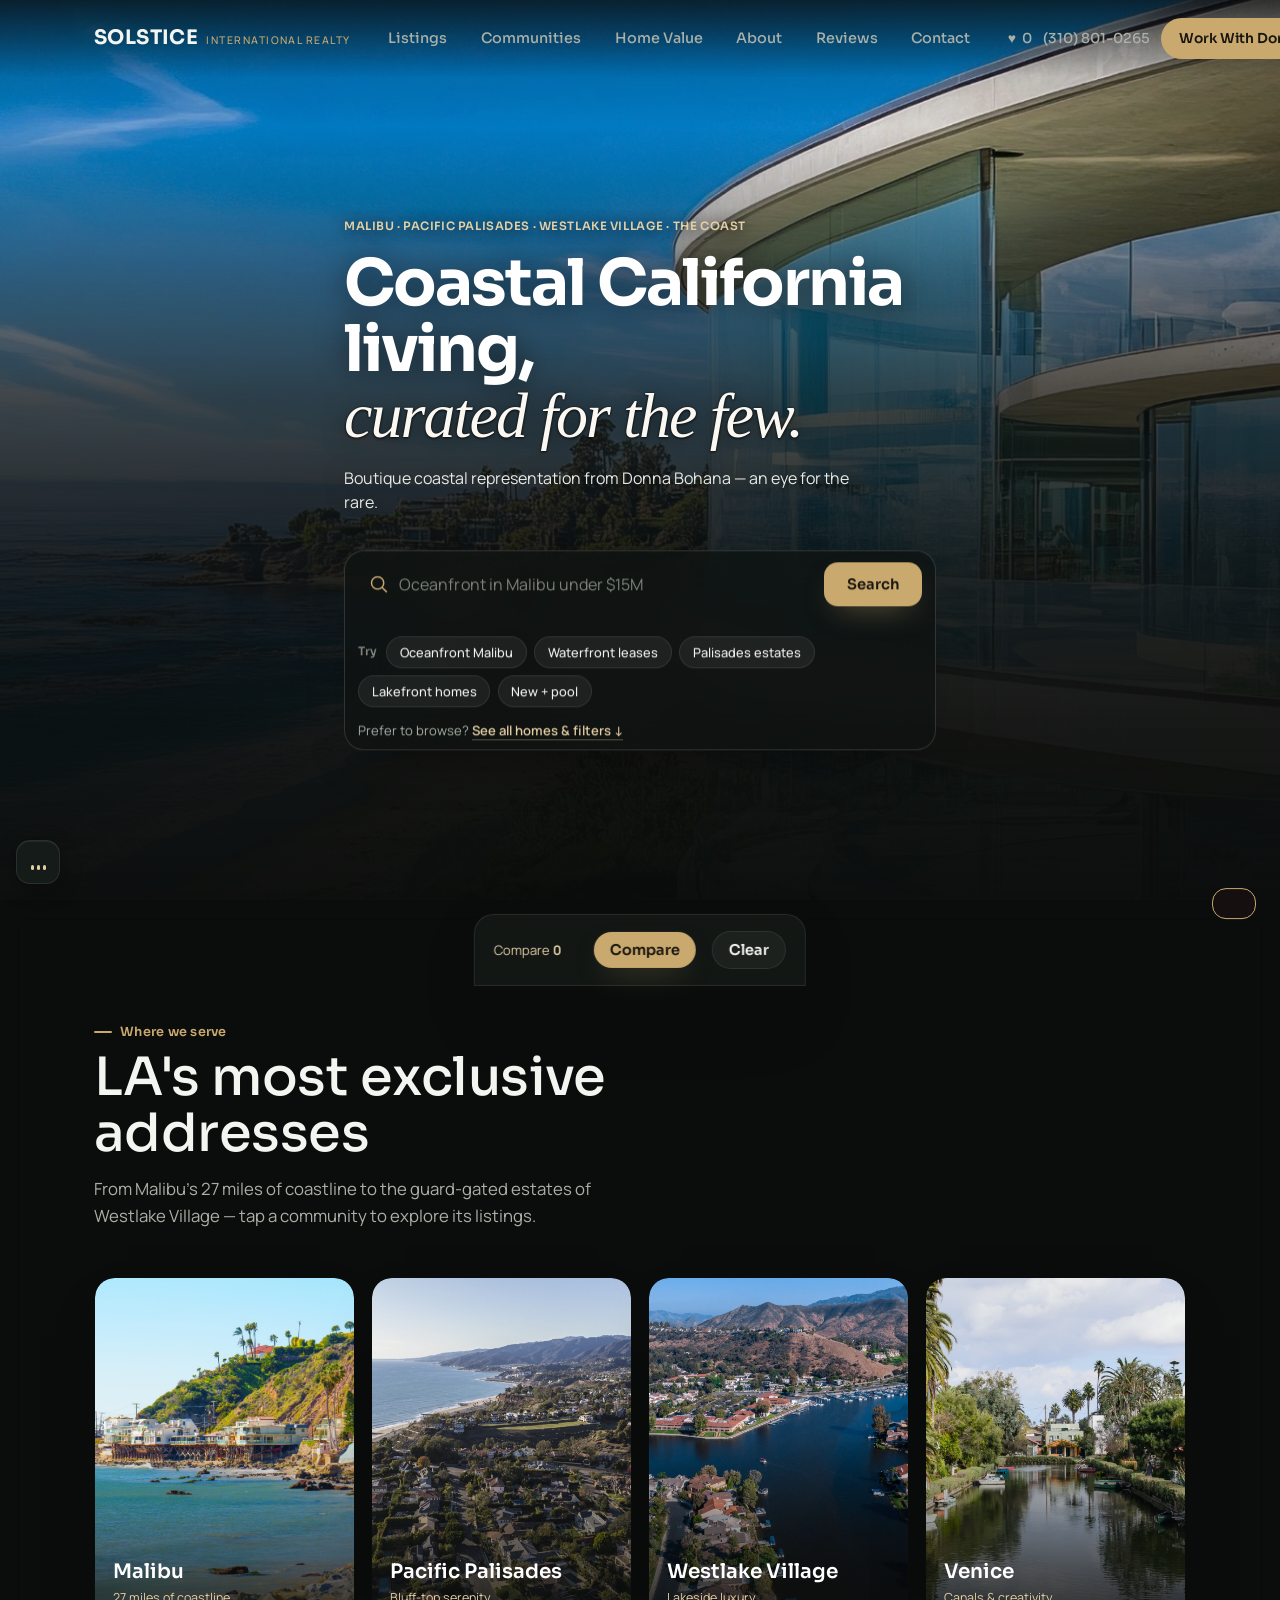
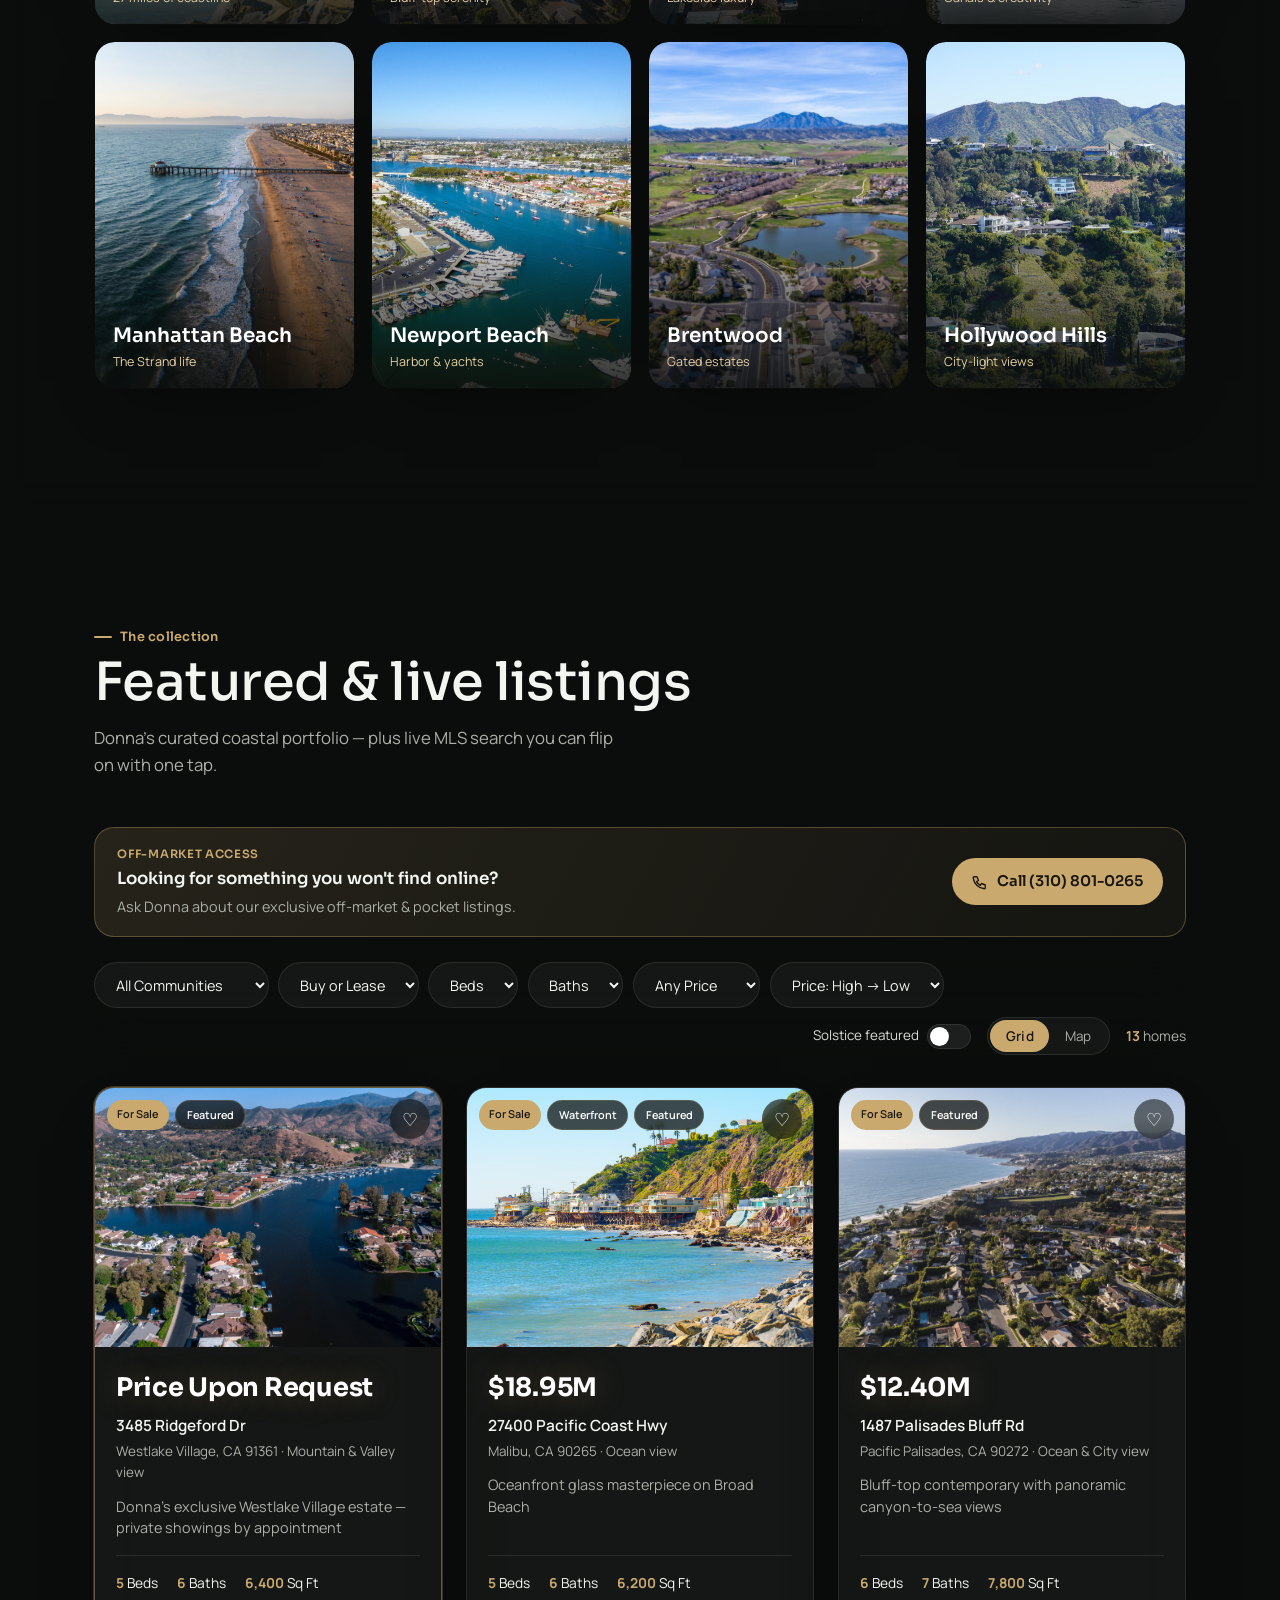
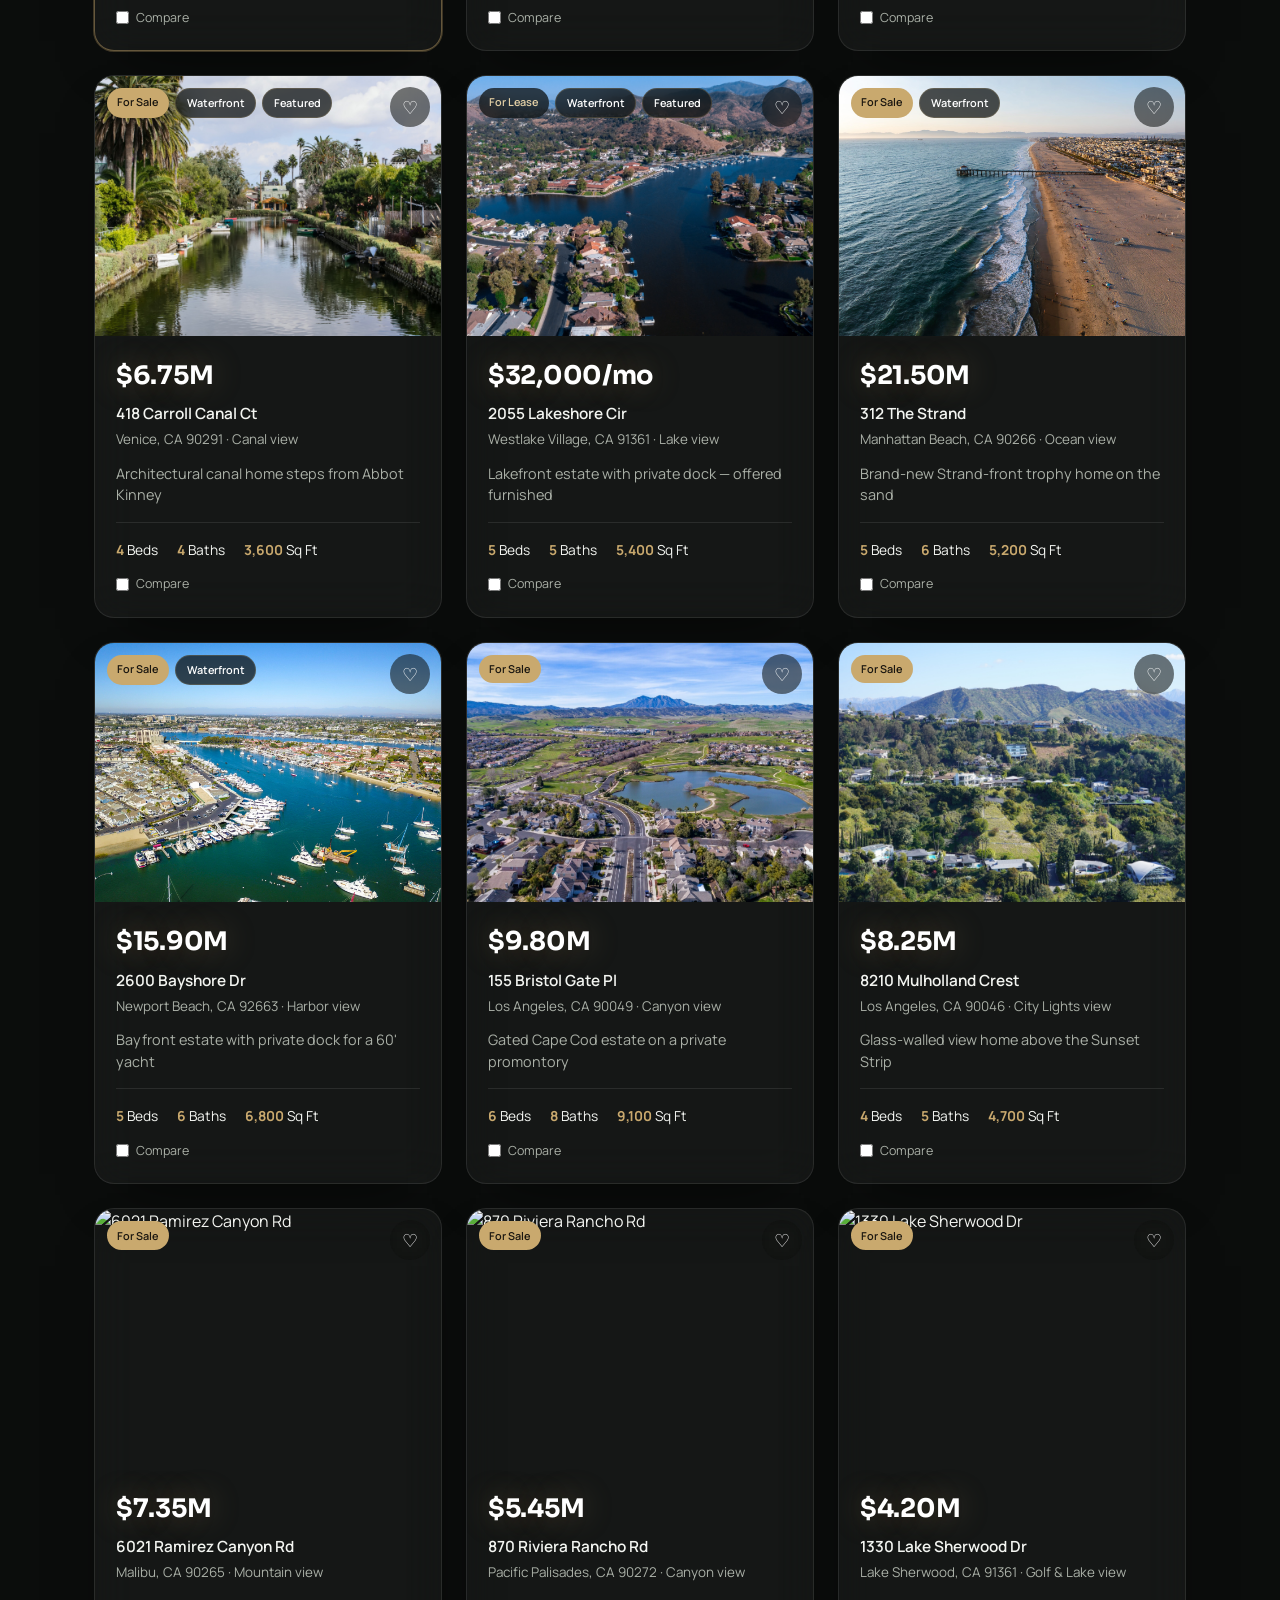
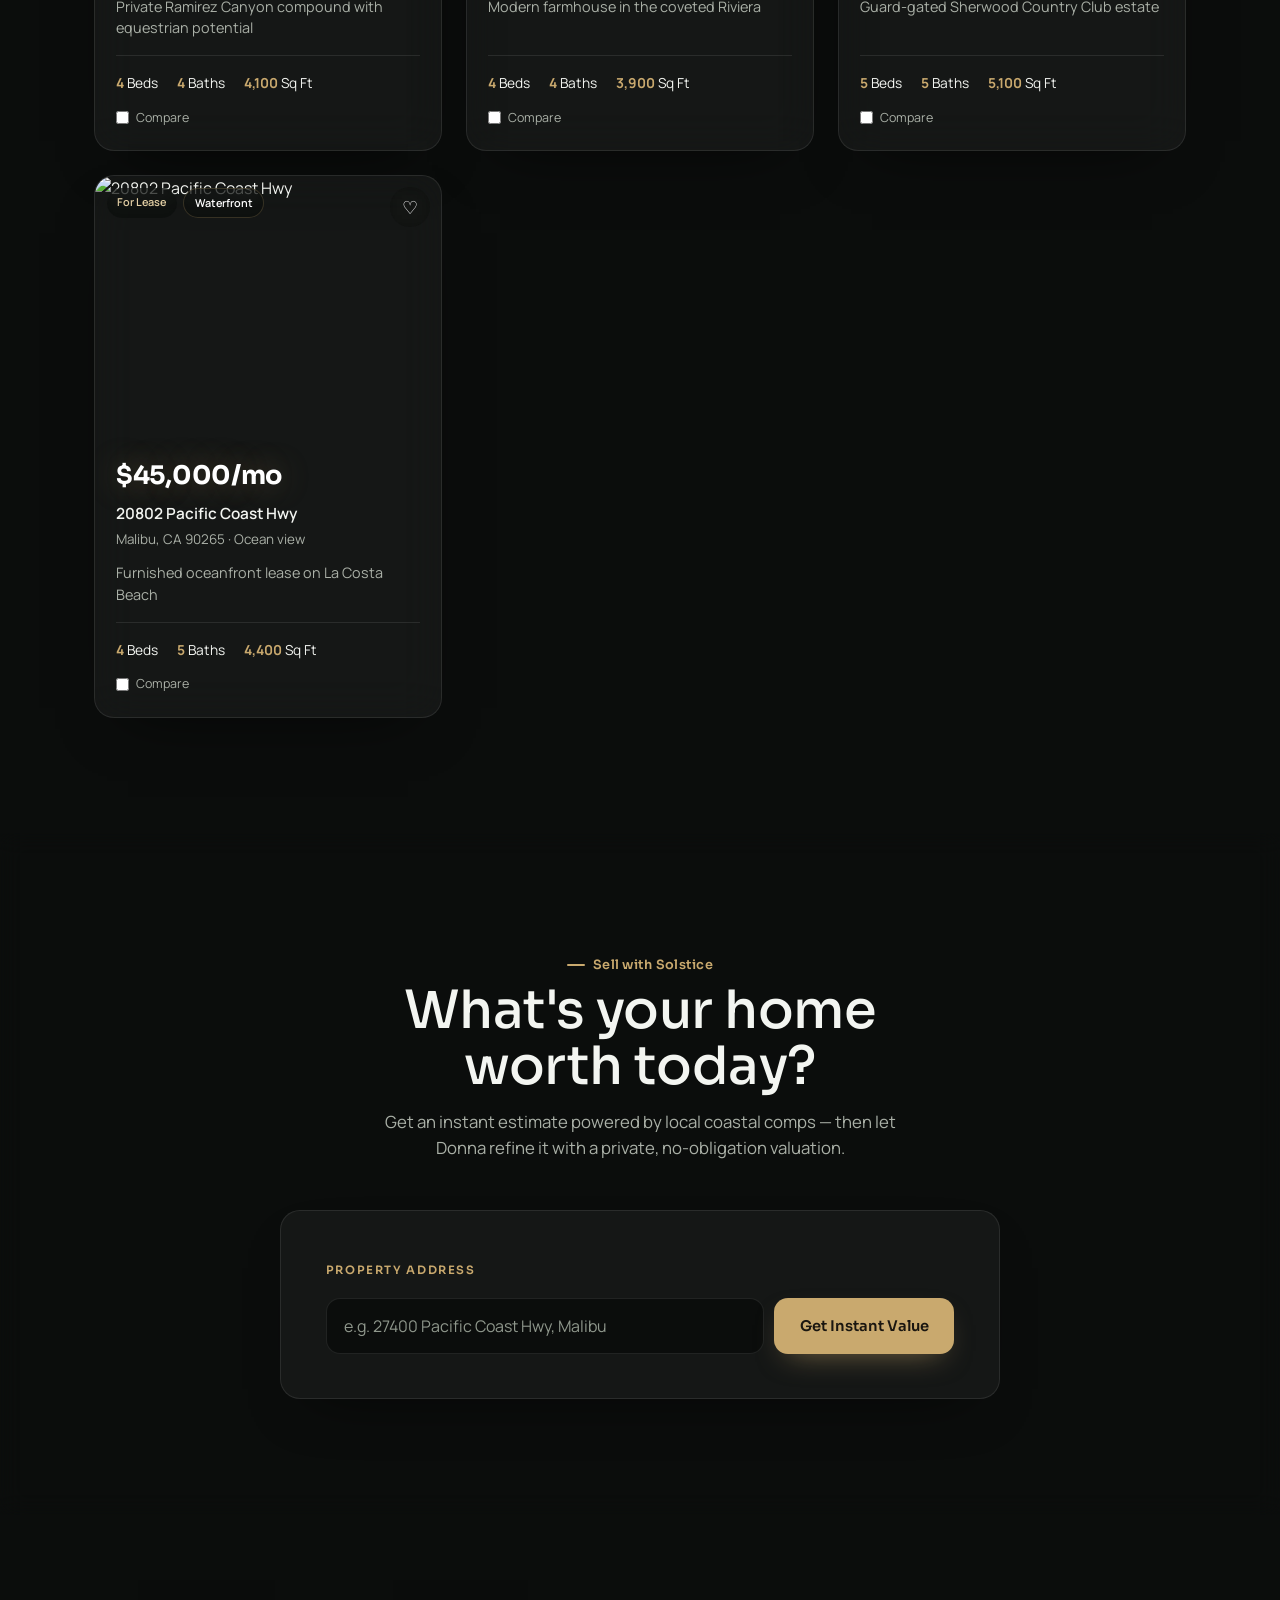
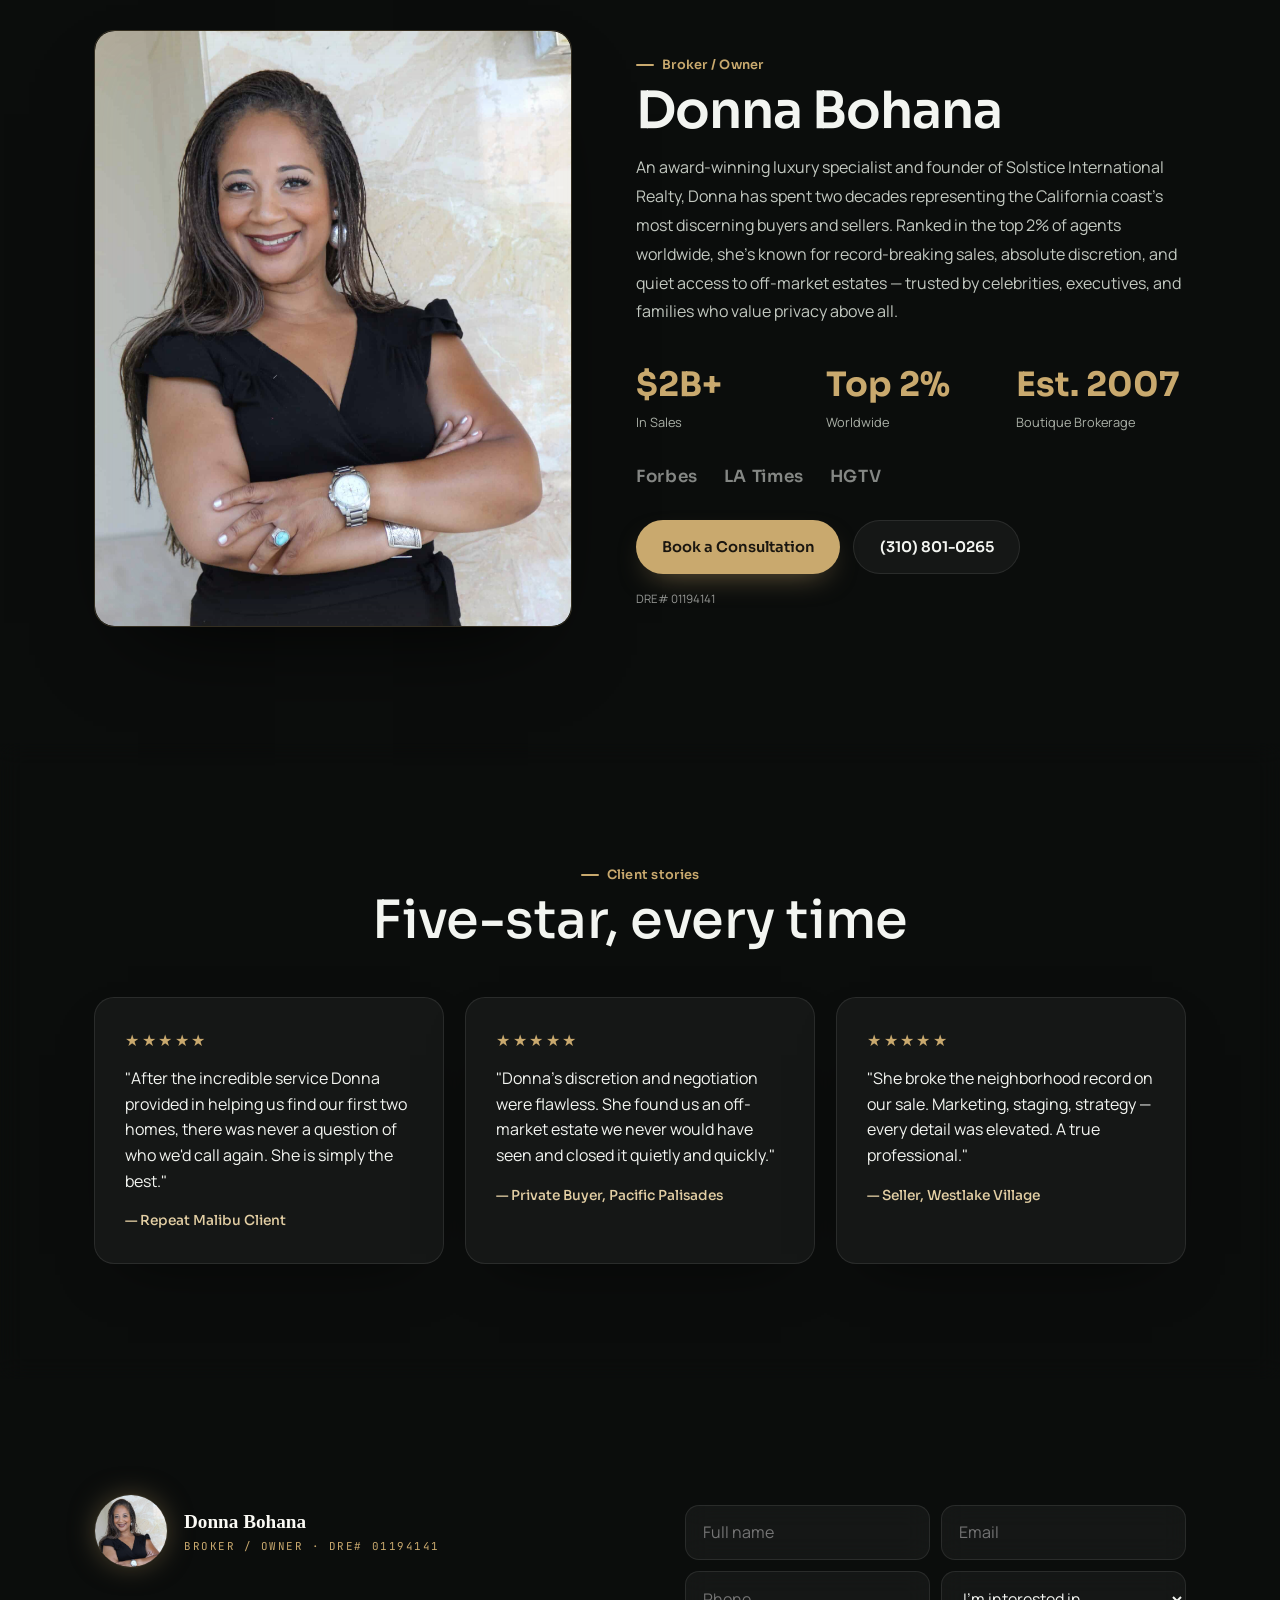
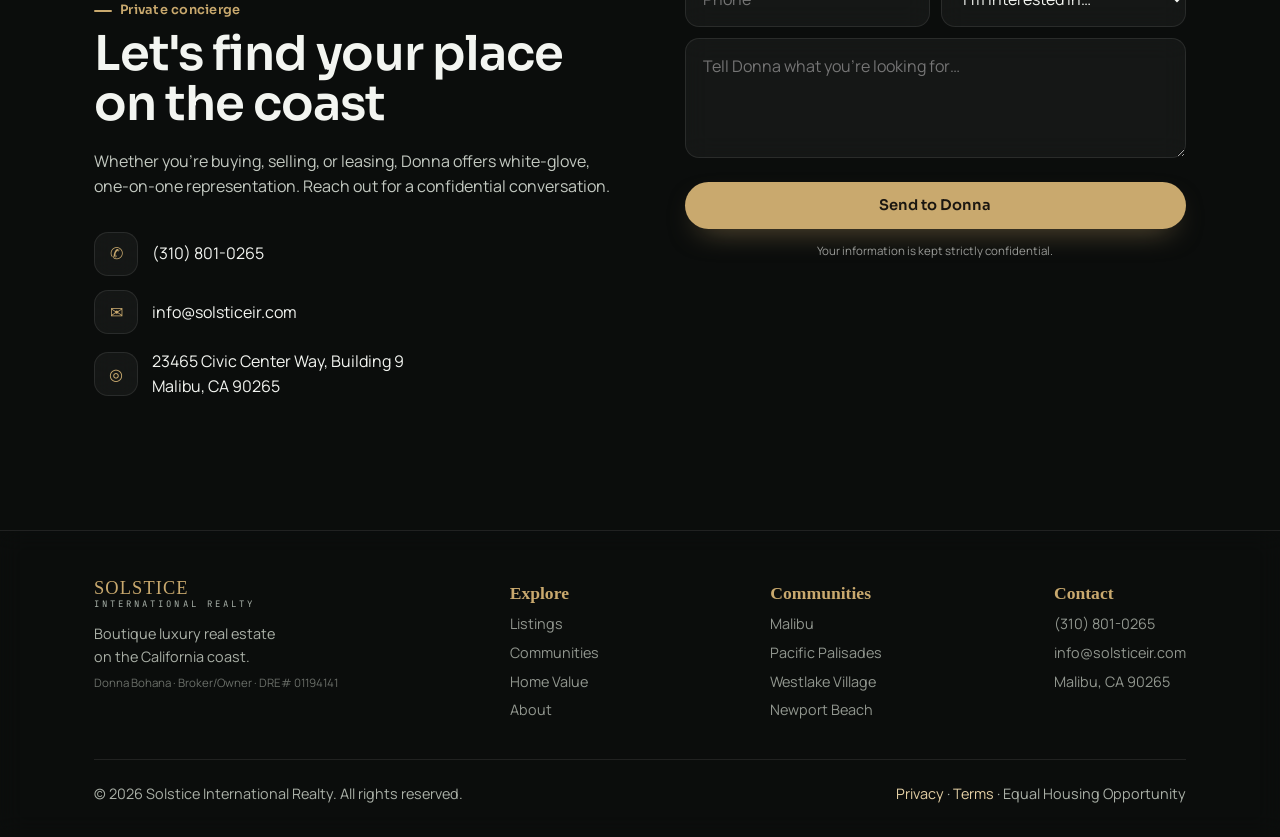
==== commit e0885905: "Listings: add MLS #, virtual-tour link, open-house - listings.html editor: MLS #, open house, virtua" ====
--- a/index.html
+++ b/index.html
@@ -311,7 +311,7 @@
 <script src="js/data.js?v=3"></script>
 <script src="js/idx.js?v=2"></script>
 <script src="js/api.js?v=4"></script>
-<script src="js/app.js?v=5"></script>
+<script src="js/app.js?v=6"></script>
 <!-- immersive layer (aurora removed for readability + mobile perf) -->
 <script defer src="js/globe.js"></script>
 <script defer src="js/motion.js?v=3"></script>
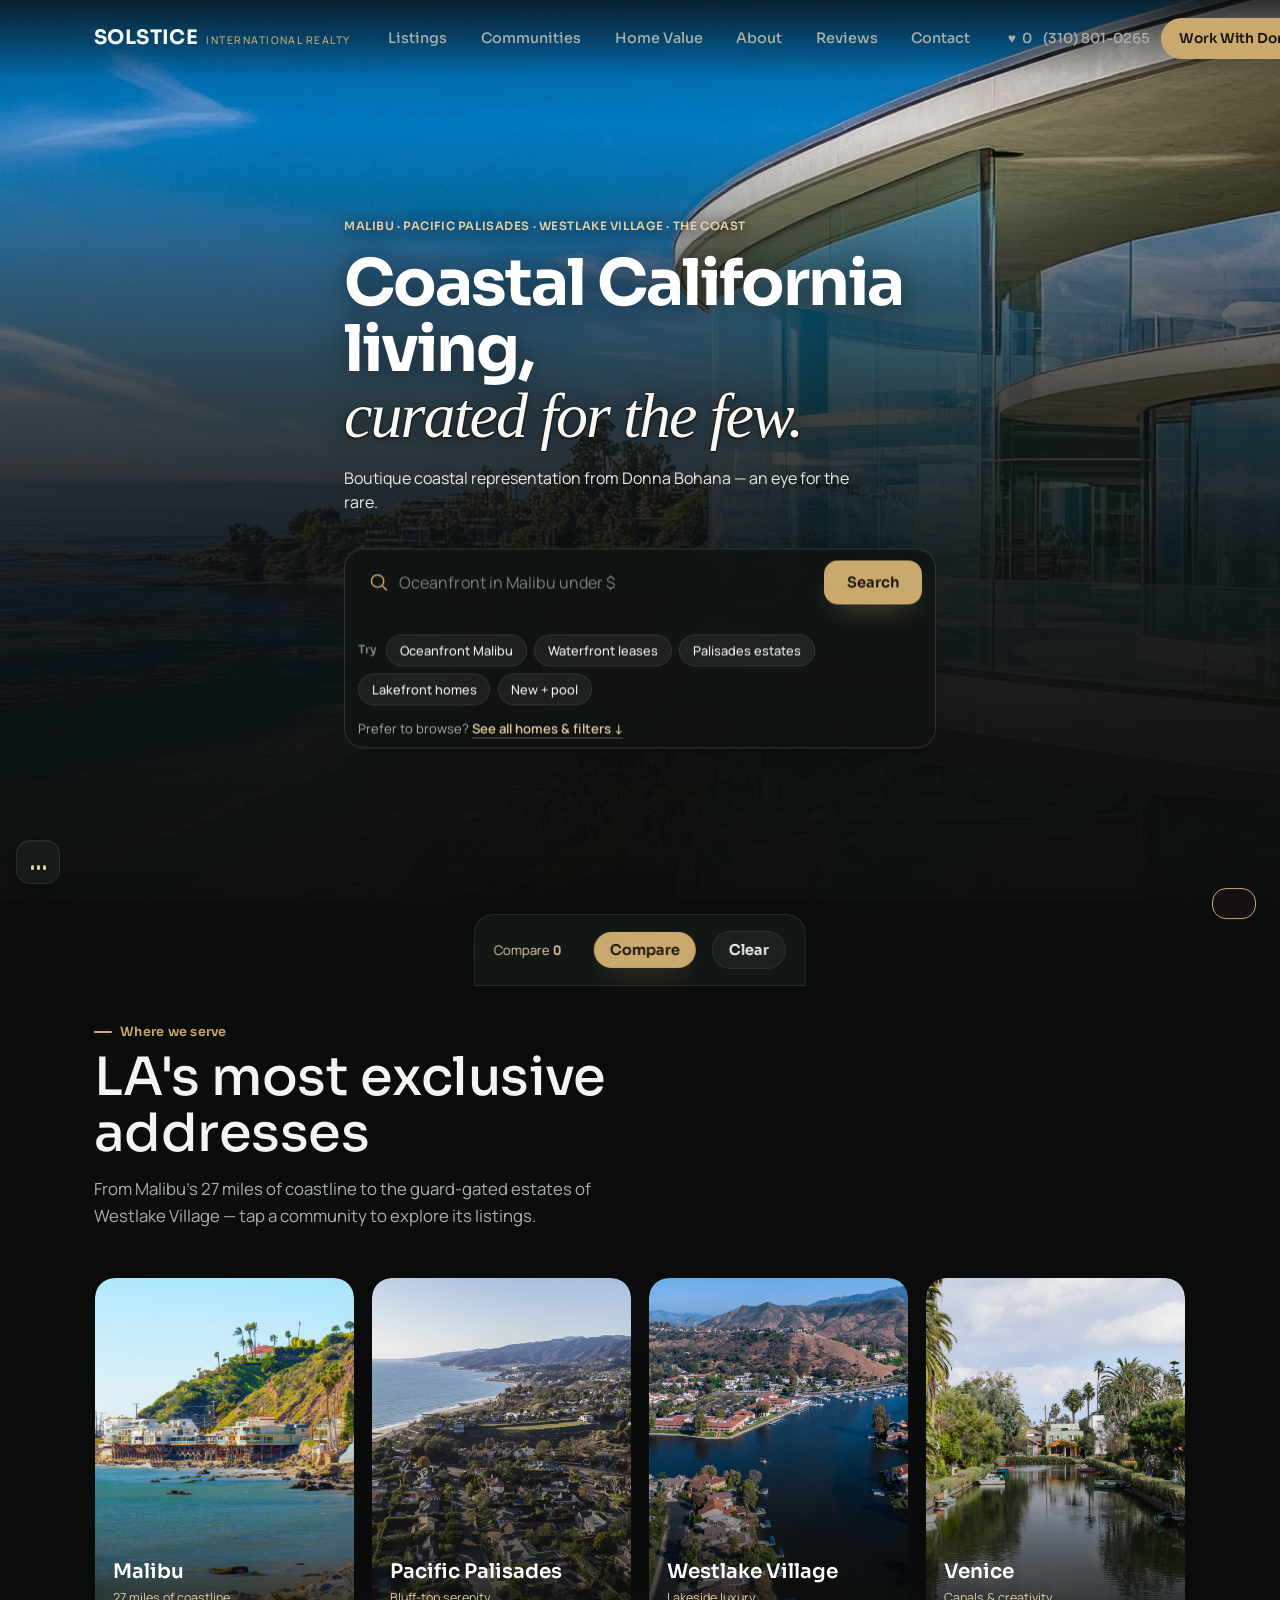
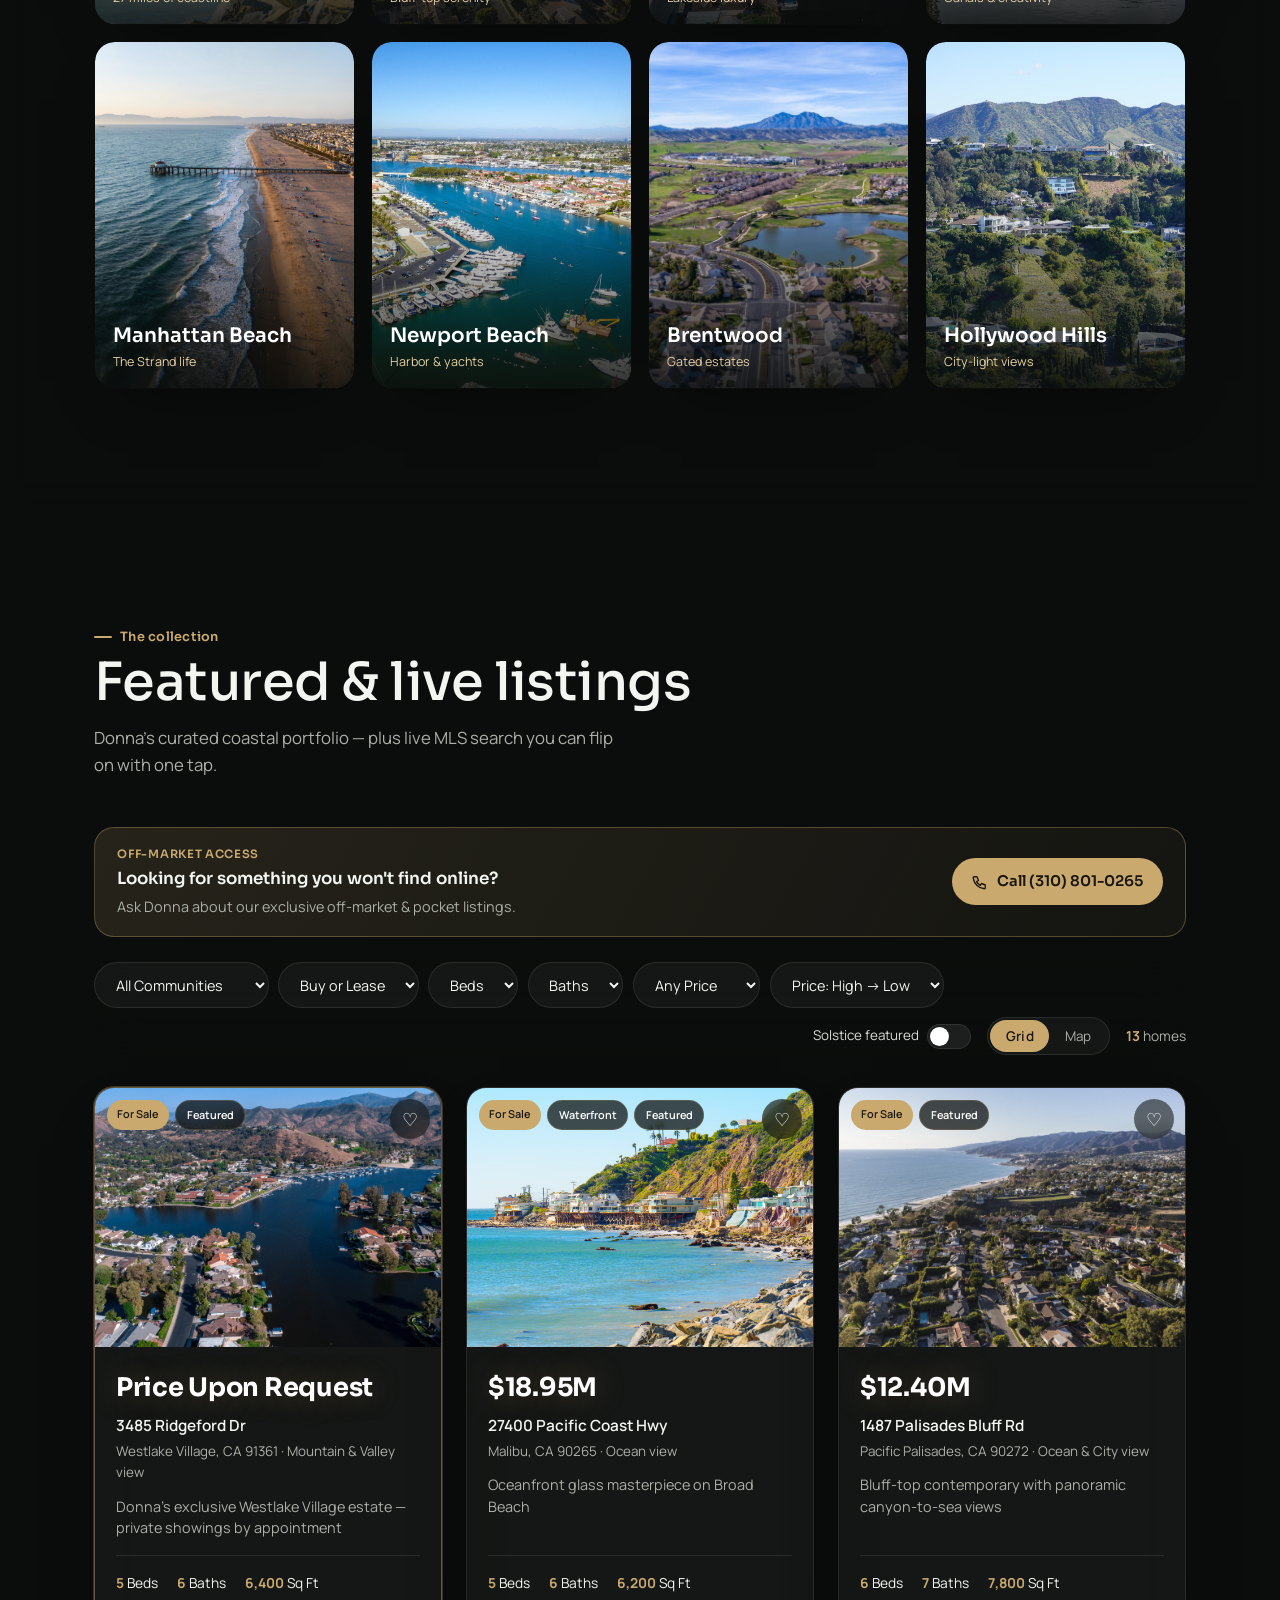
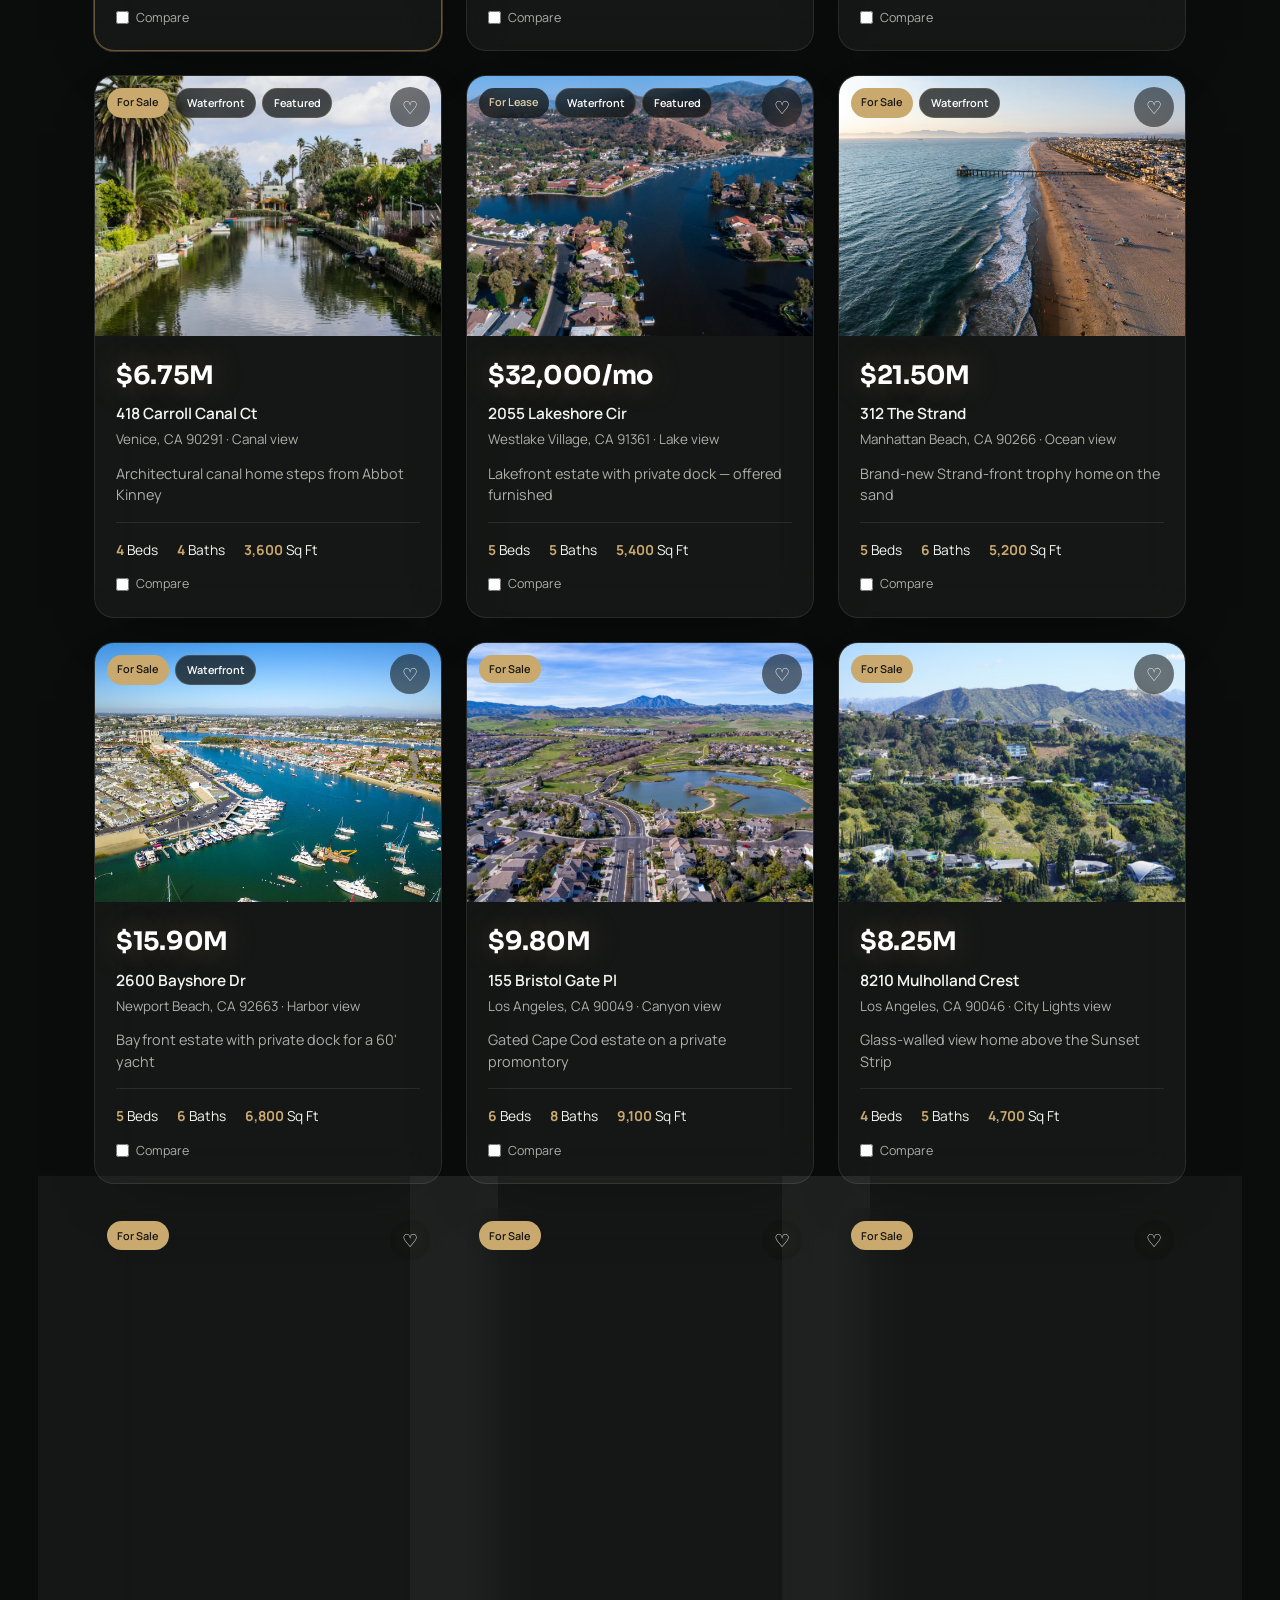
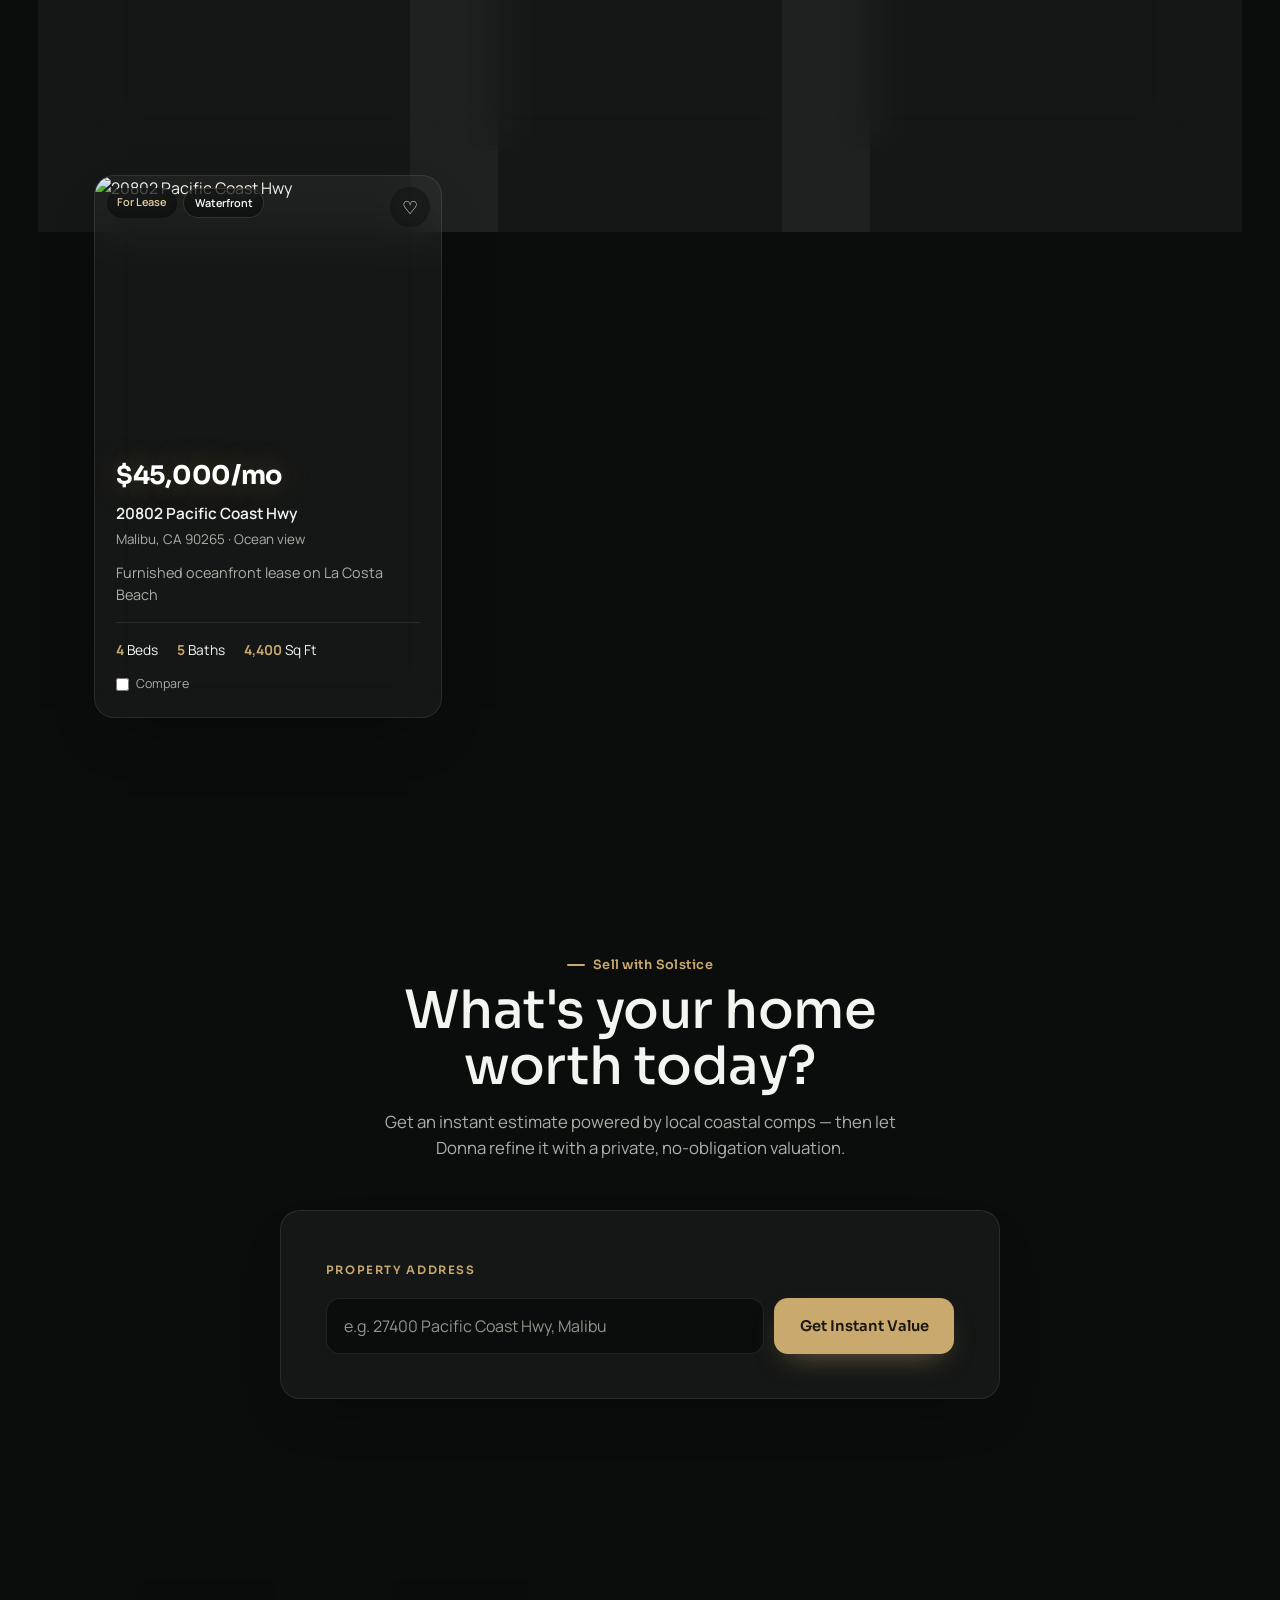
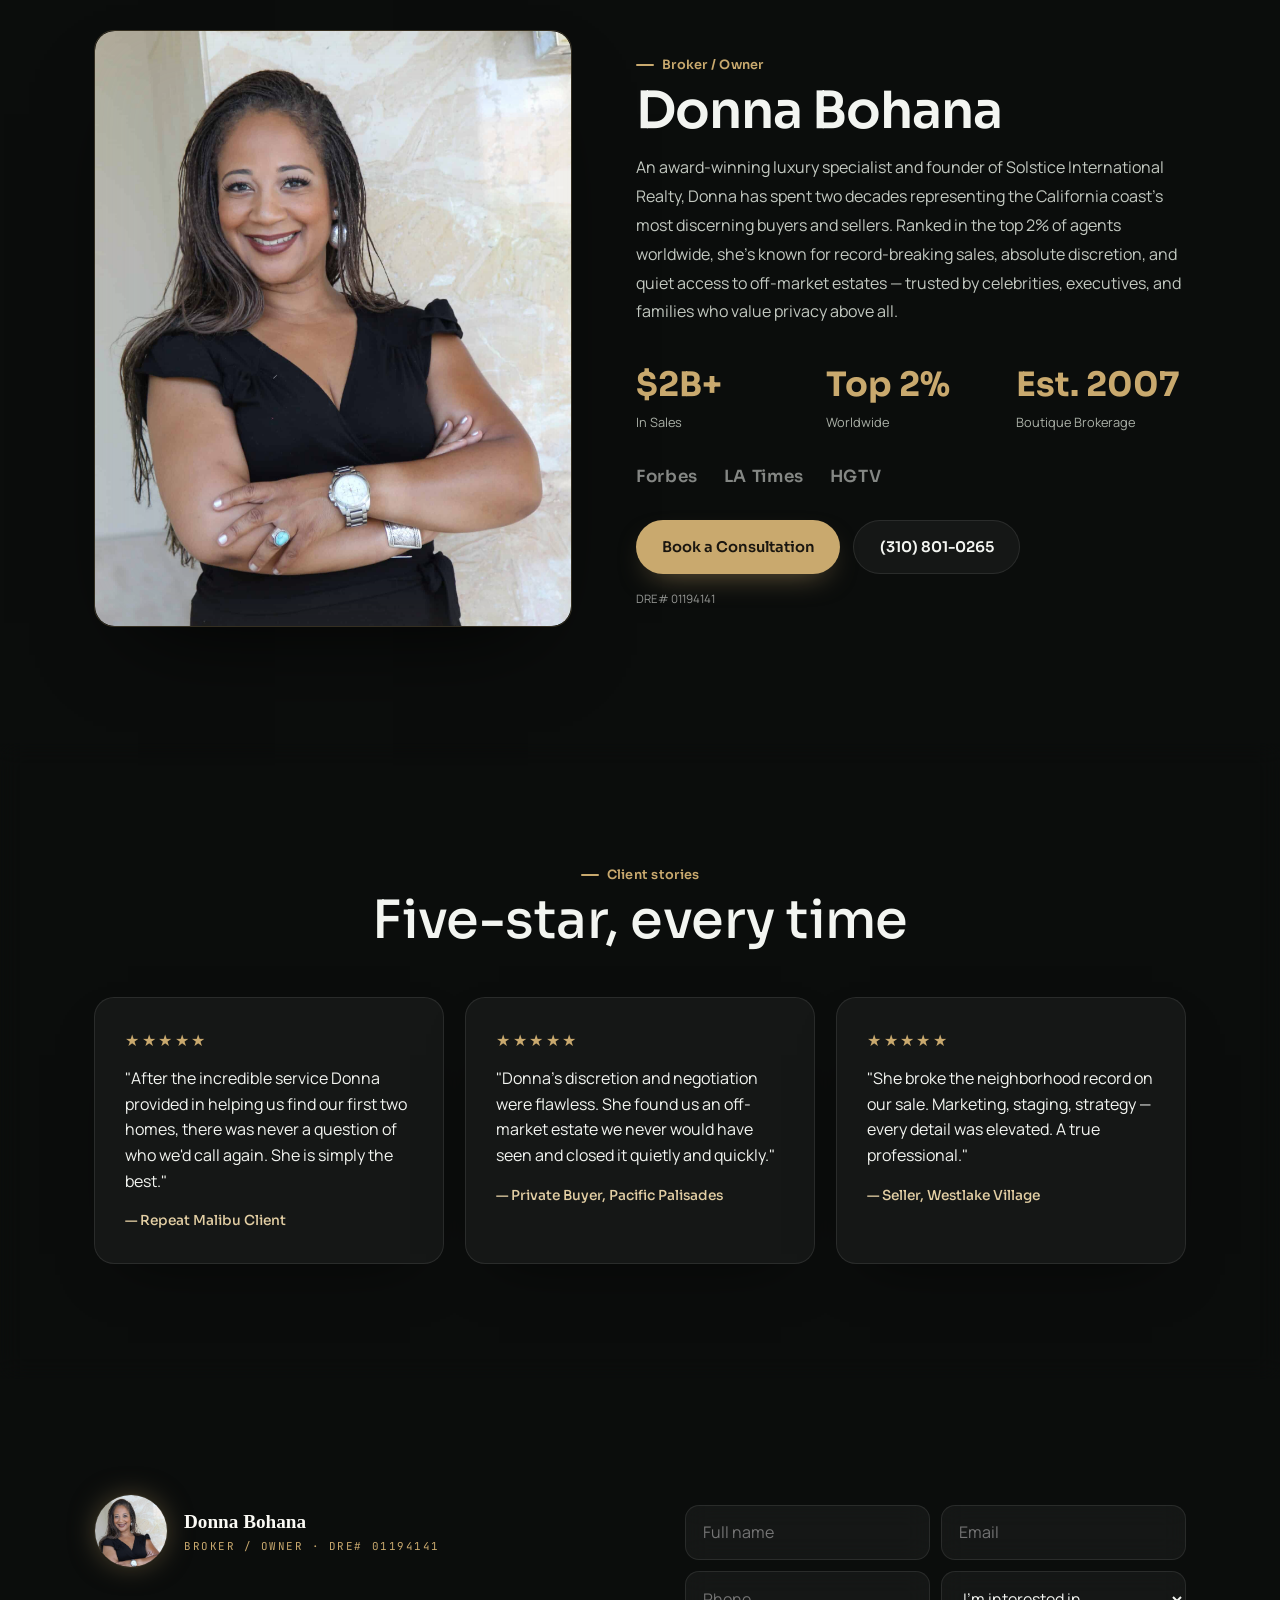
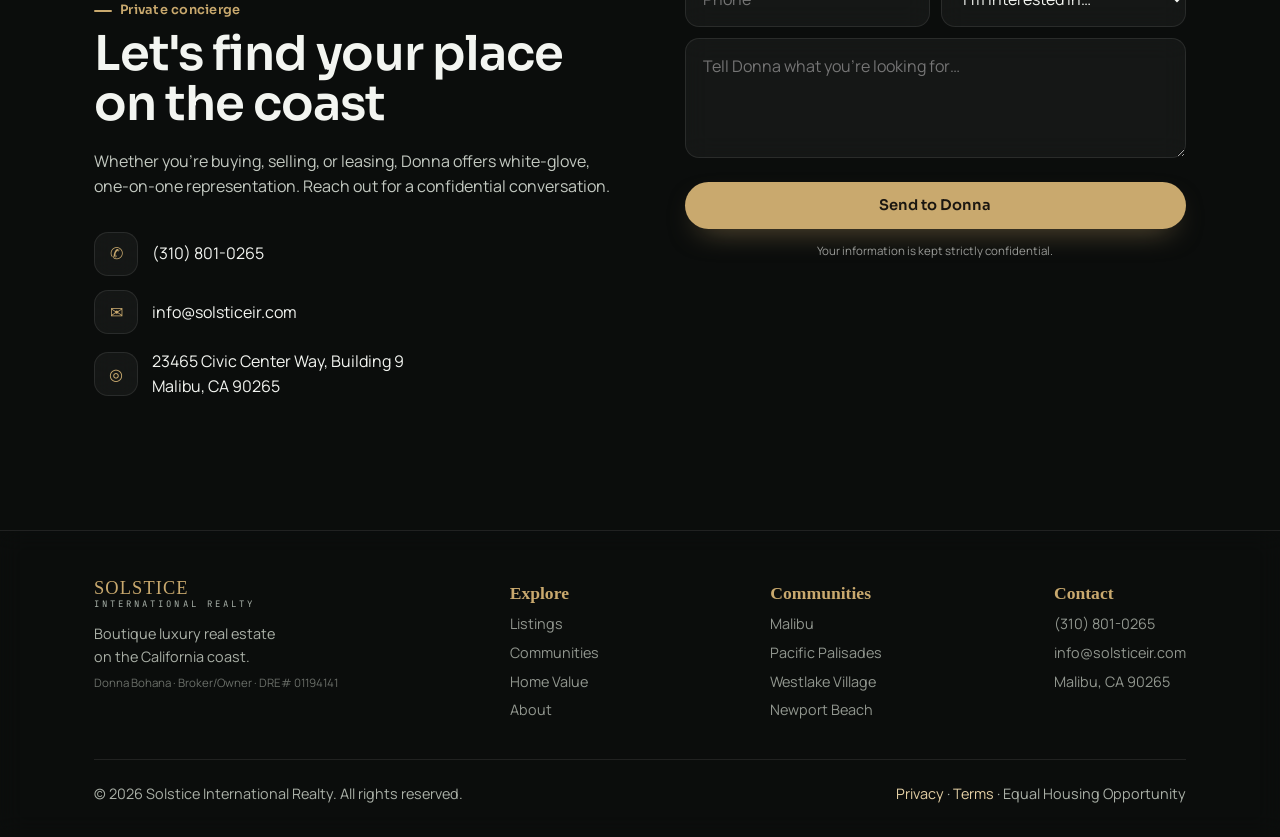
==== commit f46487f7: "Fix saved-collection view reverting on the next render showFavs() swapped state.all for the saved su" ====
--- a/index.html
+++ b/index.html
@@ -15,7 +15,7 @@
 <link rel="stylesheet" href="css/styles.css">
 <link rel="stylesheet" href="css/theme.css?v=22">
 <link rel="stylesheet" href="css/overhaul.css?v=12">
-<link rel="stylesheet" href="css/addons.css?v=1">
+<link rel="stylesheet" href="css/addons.css?v=2">
 <script src="js/atmos-ui.js?v=2"></script>
 </head>
 <body>
@@ -311,7 +311,7 @@
 <script src="js/data.js?v=3"></script>
 <script src="js/idx.js?v=2"></script>
 <script src="js/api.js?v=4"></script>
-<script src="js/app.js?v=6"></script>
+<script src="js/app.js?v=7"></script>
 <!-- immersive layer (aurora removed for readability + mobile perf) -->
 <script defer src="js/globe.js"></script>
 <script defer src="js/motion.js?v=3"></script>
--- a/css/addons.css
+++ b/css/addons.css
@@ -26,6 +26,9 @@
   box-shadow:0 0 0 1px rgba(201,169,110,.28), var(--sh,0 24px 60px -34px rgba(0,0,0,.75))!important}
 .listings .card:first-child .badge.sale{background:var(--au,#c9a96e); color:#1a1610}
 
+/* ---------- Saved-collection toggle (nav ♥) active state ---------- */
+.m-link.on{color:var(--au,#c9a96e)}
+
 @media(max-width:640px){
   .offmarket{padding:1rem 1.1rem}
   .offmarket .om-call{width:100%; justify-content:center}
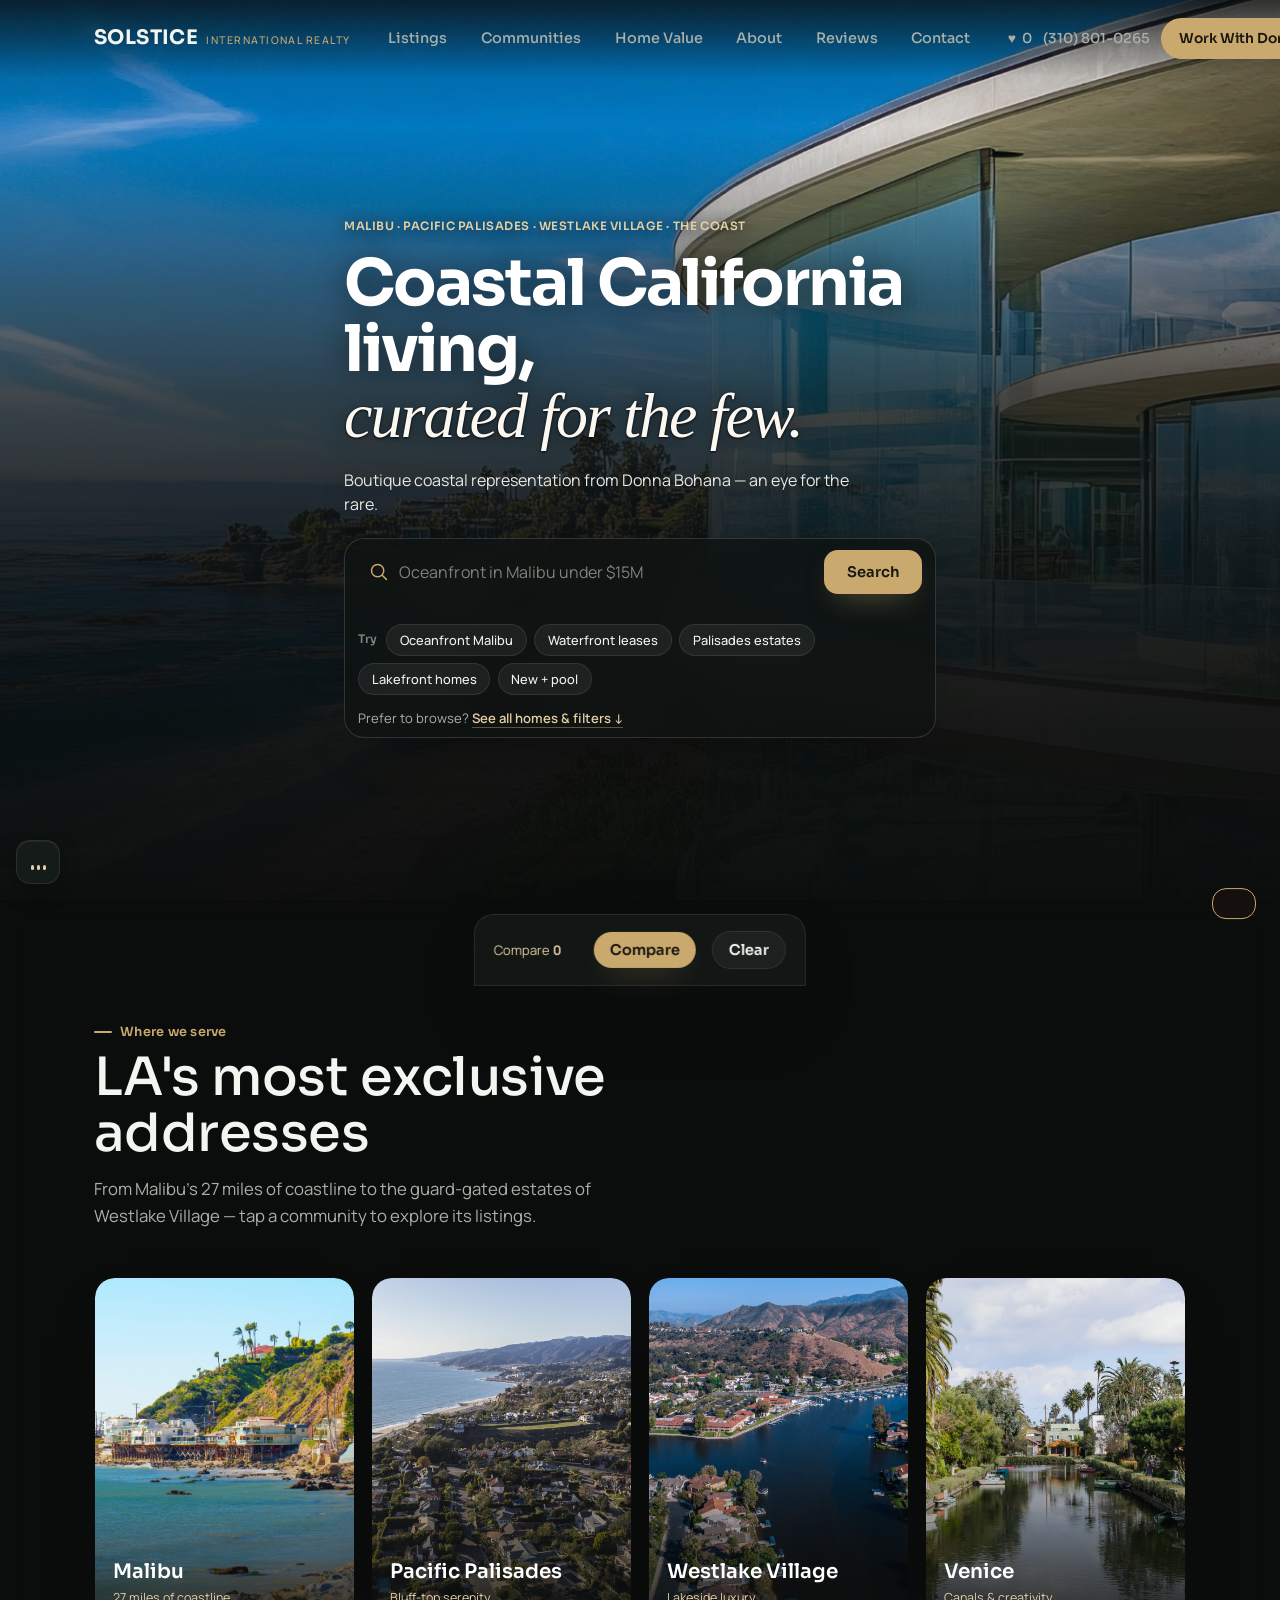
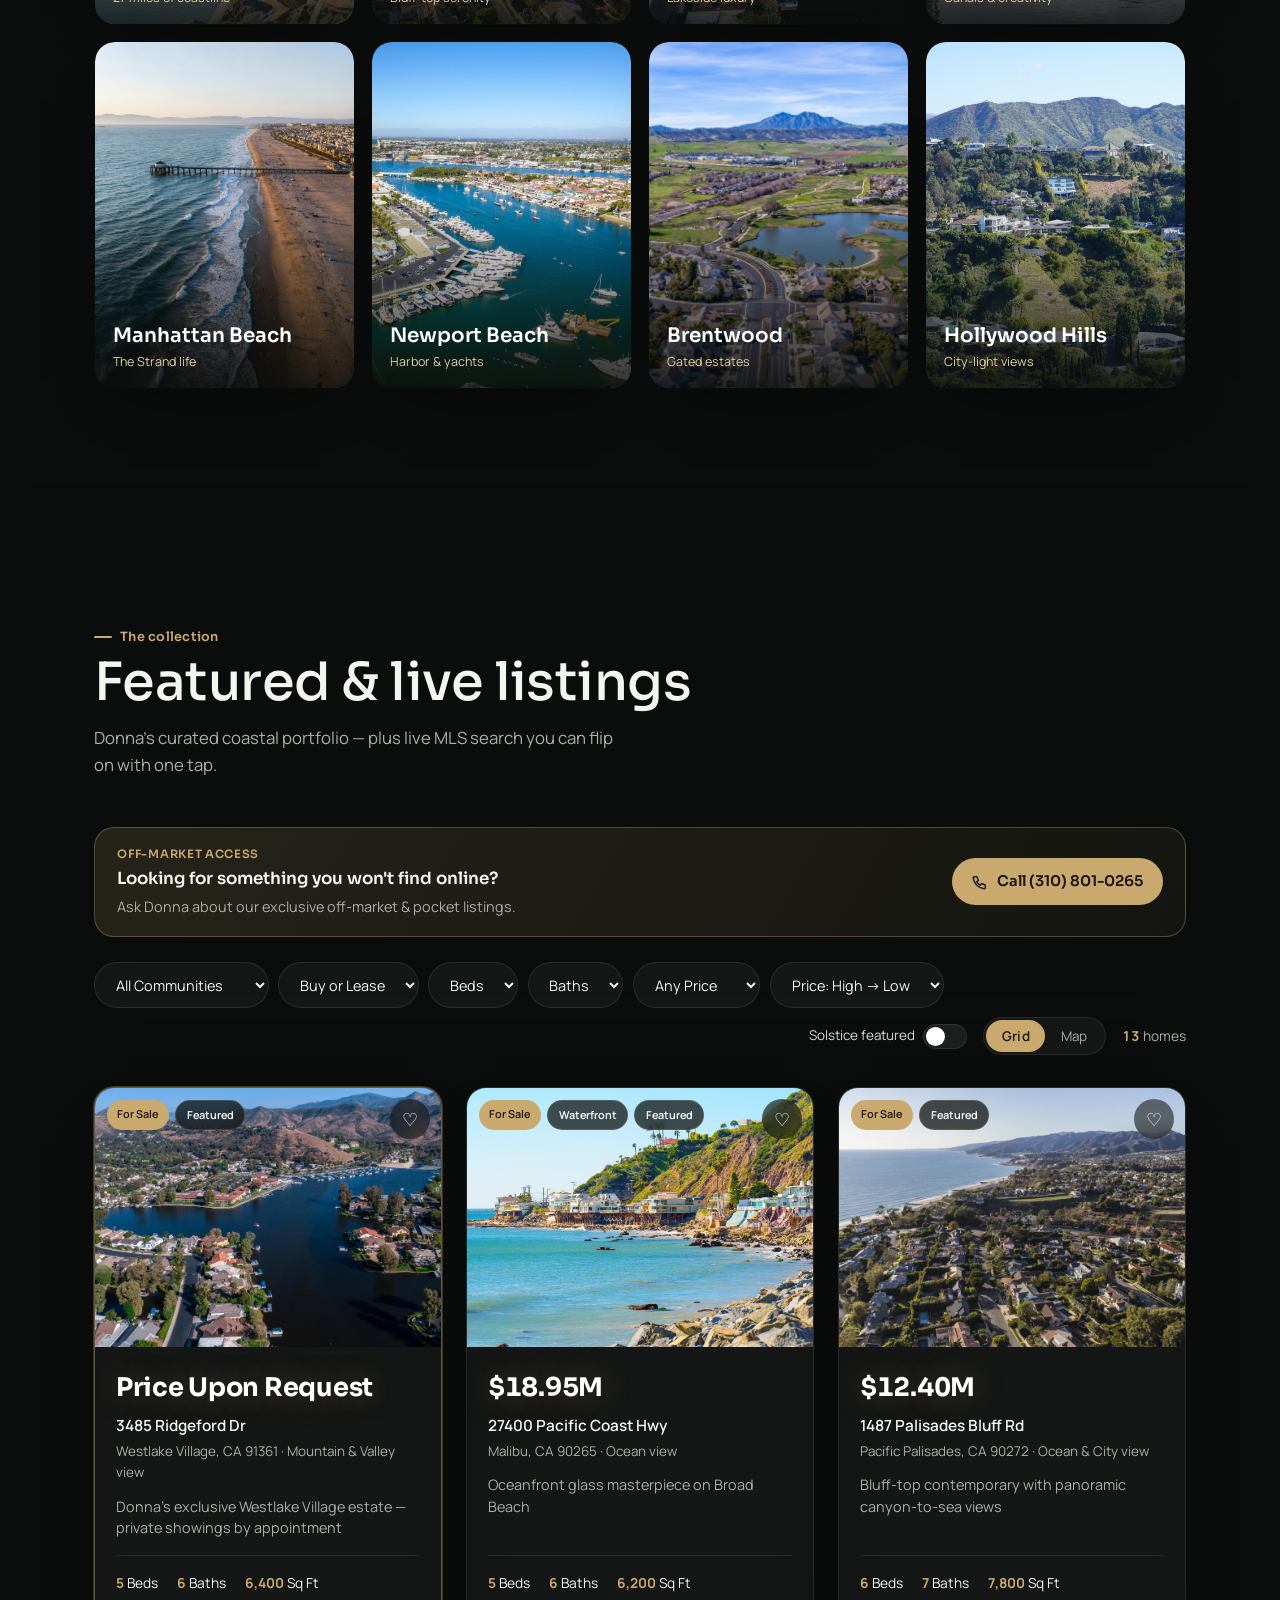
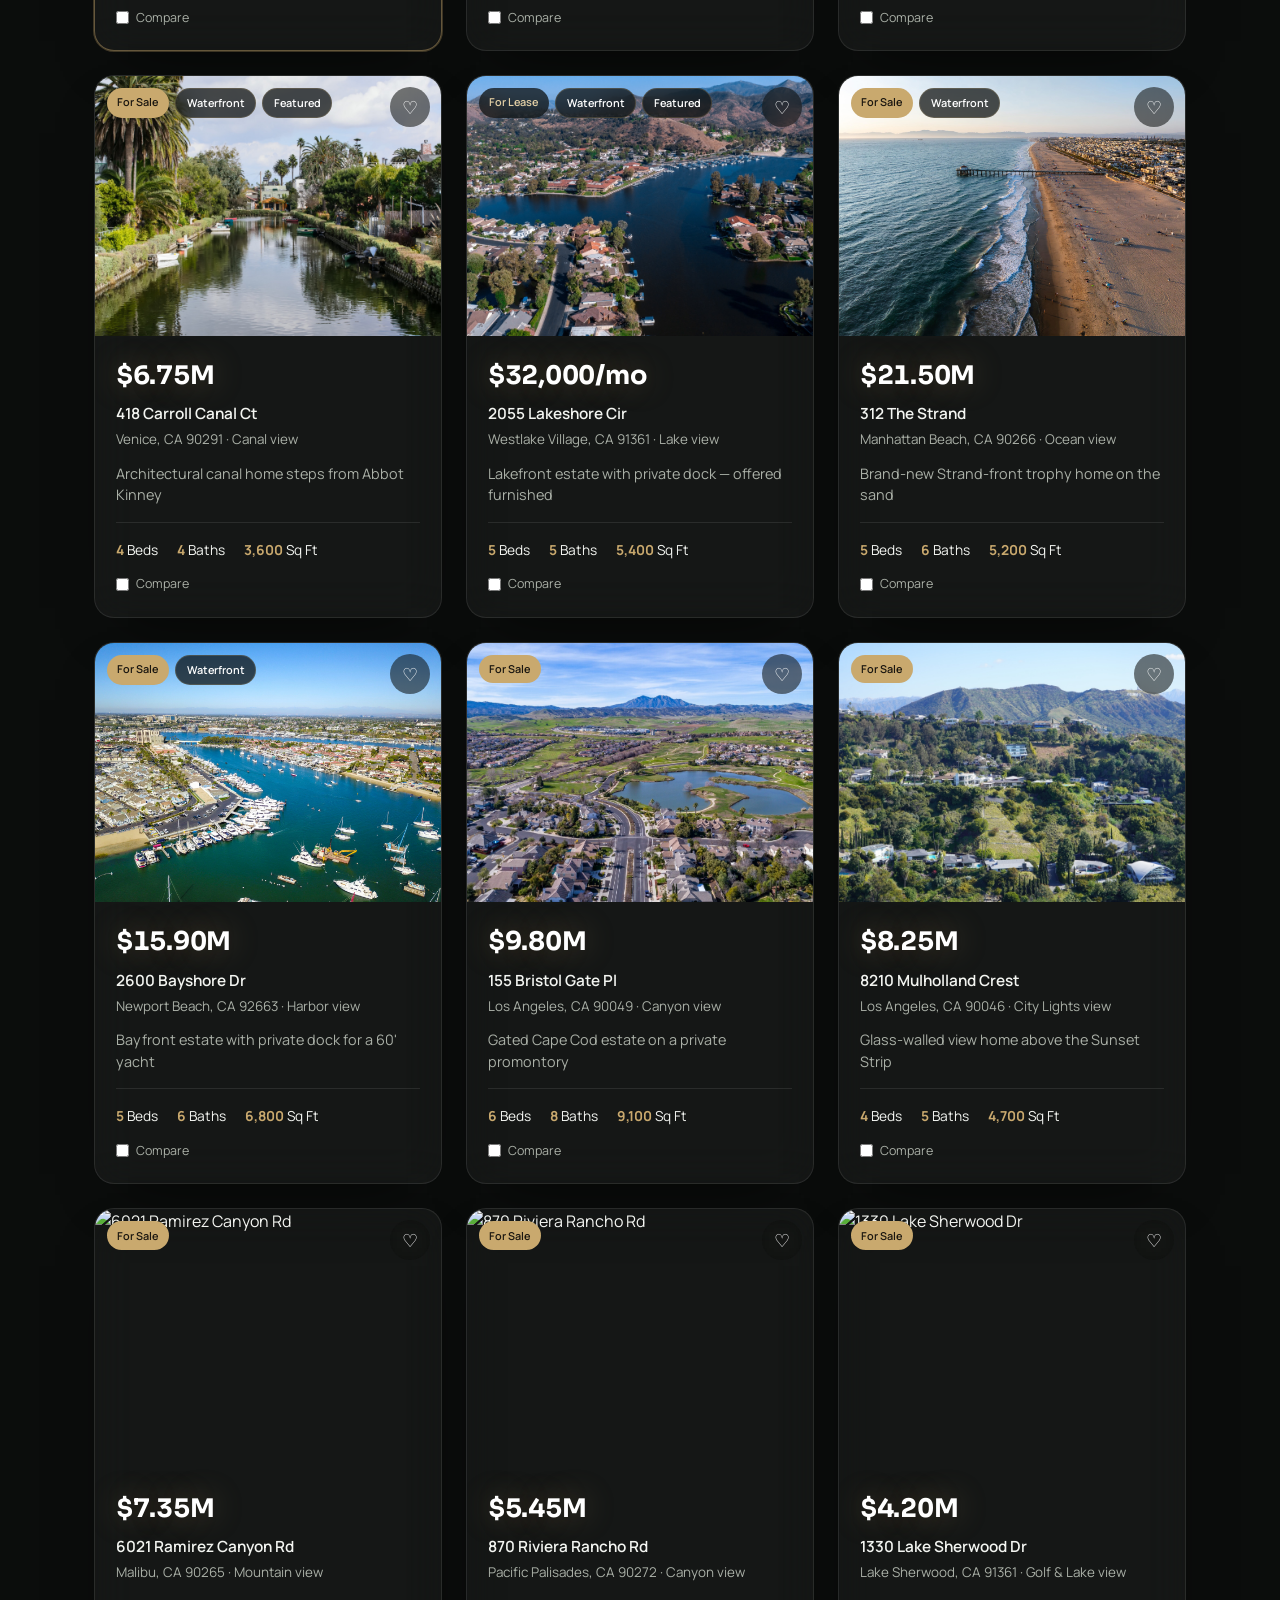
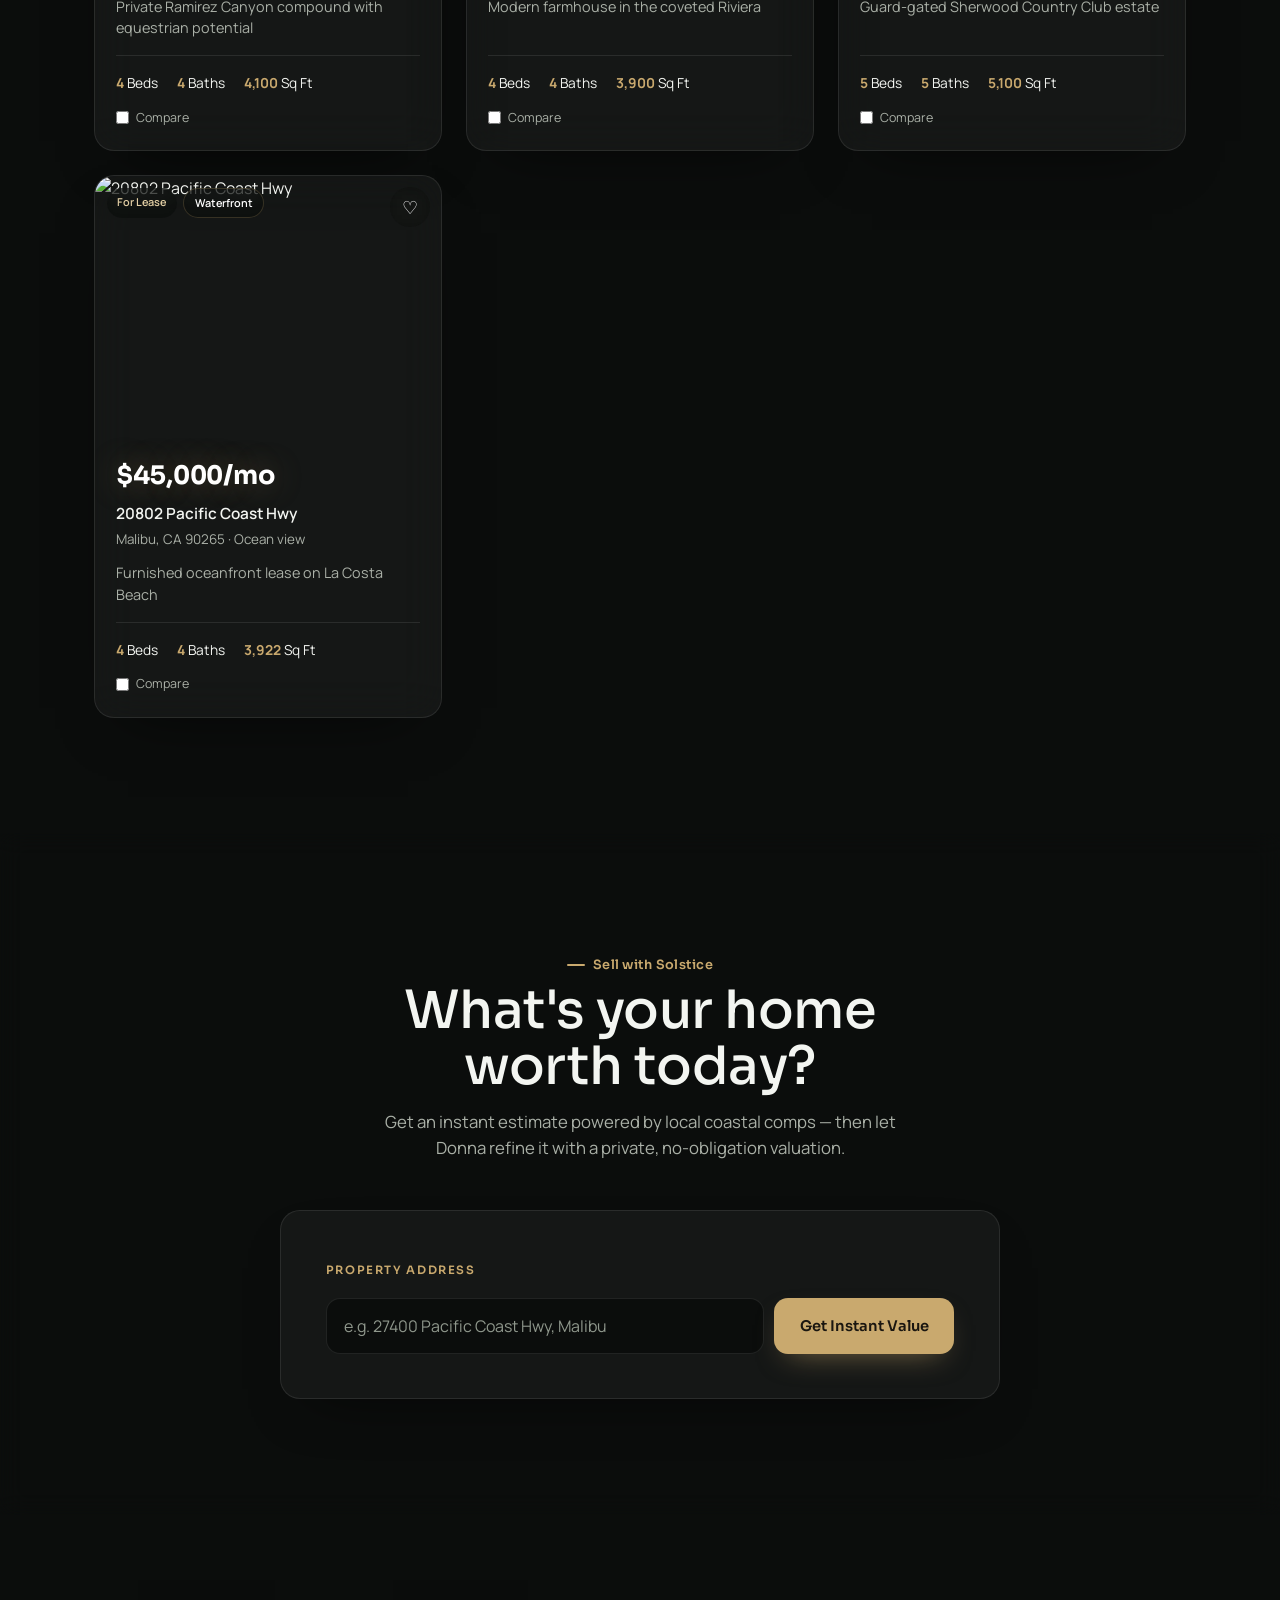
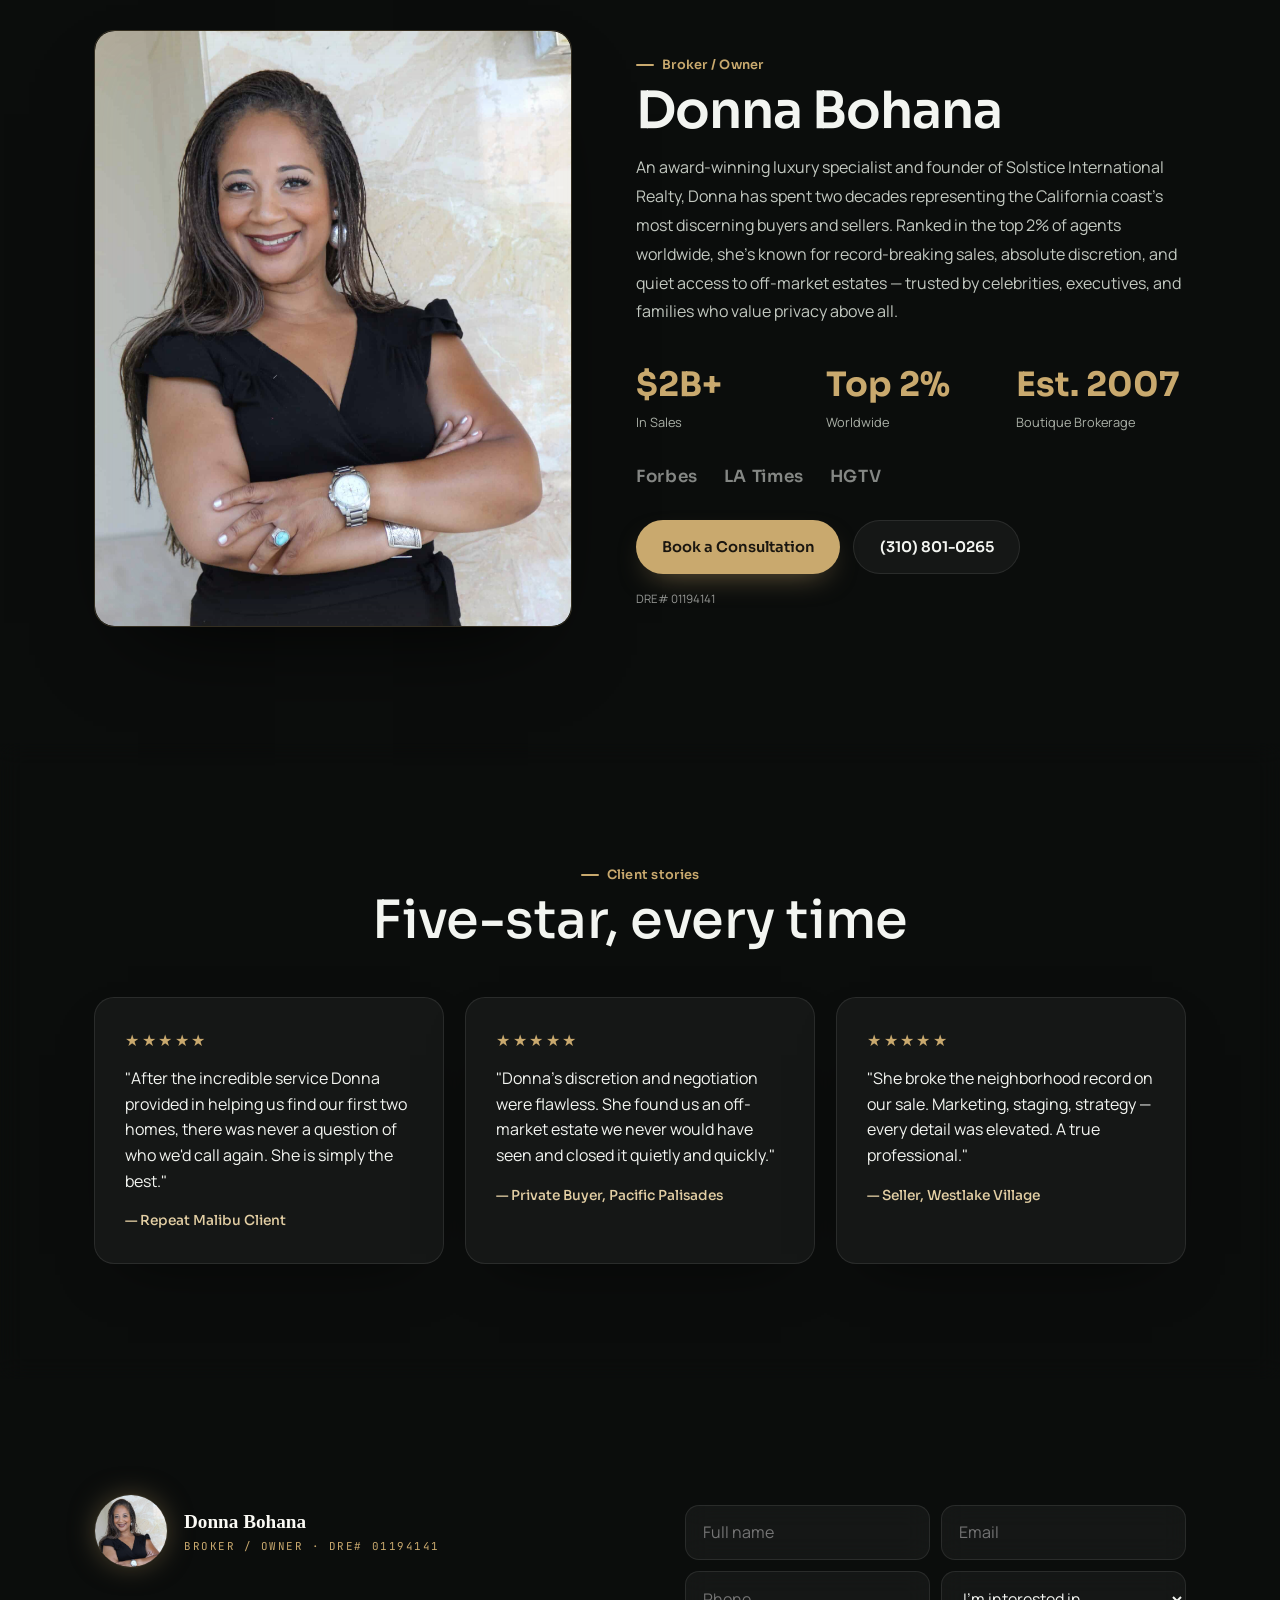
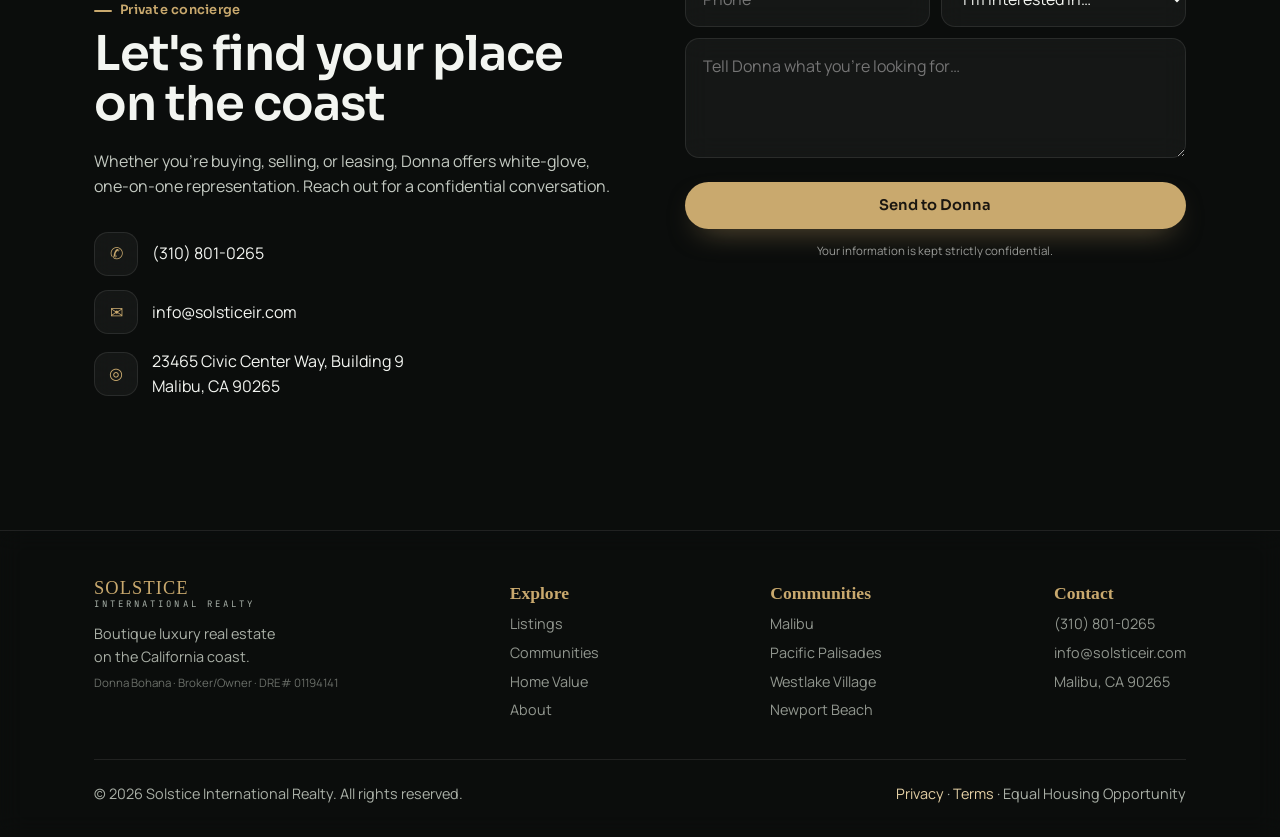
==== commit b1c8ae26: "Add live 12-month market projections and roll every figure The market section already showed real Re" ====
--- a/index.html
+++ b/index.html
@@ -15,7 +15,7 @@
 <link rel="stylesheet" href="css/styles.css">
 <link rel="stylesheet" href="css/theme.css?v=22">
 <link rel="stylesheet" href="css/overhaul.css?v=12">
-<link rel="stylesheet" href="css/addons.css?v=2">
+<link rel="stylesheet" href="css/addons.css?v=3">
 <script src="js/atmos-ui.js?v=2"></script>
 </head>
 <body>
@@ -156,11 +156,18 @@
     <div class="sec-head reveal">
       <div class="eyebrow">The market, live</div>
       <h2>Coastal California, by the numbers</h2>
-      <p>Real-time market intelligence across Donna's communities — median values, price per square foot, and pace of sale, refreshed from live market data.</p>
+      <p>Real-time market intelligence across Donna's communities — median values, rents, and pace of sale from the live feed, each with a 12-month projection modelled off that same data.</p>
+    </div>
+    <div class="market-status" id="marketStatus" hidden>
+      <span class="live-dot"></span><span id="marketStatusText">Live</span>
     </div>
     <div class="market-grid" id="marketGrid">
       <div class="market-loading">Loading live market data…</div>
     </div>
+    <p class="market-note" id="marketNote" hidden>
+      Projections are modelled estimates from live market signals — pace of sale, standing
+      inventory and rent yield — not appraisals. Ask Donna for a valuation on a specific home.
+    </p>
   </div>
 </section>
 
@@ -184,6 +191,10 @@
         <div class="val-bar"><b id="valBar"></b></div>
         <div class="val-range" id="valRange"></div>
         <div class="val-source" id="valSource" style="font-family:var(--mono);font-size:.68rem;letter-spacing:.06em;color:#8f978f;margin-top:.5rem"></div>
+        <div class="val-forecast" id="valForecast" hidden>
+          <span class="vf-delta" id="valDelta">—</span>
+          <span class="vf-text"><b id="valProj">—</b><span id="valConf"></span></span>
+        </div>
         <a class="btn btn-gold" href="#contact" style="margin-top:1.4rem">Get Donna's Expert Valuation</a>
       </div>
     </div>
@@ -310,8 +321,10 @@
 <!-- app core -->
 <script src="js/data.js?v=3"></script>
 <script src="js/idx.js?v=2"></script>
-<script src="js/api.js?v=4"></script>
-<script src="js/app.js?v=7"></script>
+<script src="js/api.js?v=5"></script>
+<script src="js/predict.js?v=1"></script>
+<script src="js/odometer.js?v=1"></script>
+<script src="js/app.js?v=8"></script>
 <!-- immersive layer (aurora removed for readability + mobile perf) -->
 <script defer src="js/globe.js"></script>
 <script defer src="js/motion.js?v=3"></script>
@@ -329,23 +342,64 @@
     COMMUNITIES.forEach(c => { const o = document.createElement("option"); o.value = c.key; o.textContent = c.key; sel.appendChild(o); });
   })();
 
-  // Live market insights (RentCast, cached server-side)
+  // Live market insights (RentCast, cached server-side) + 12-month projections.
+  // Every figure below — including the projection — is derived from the live
+  // payload; SIR_PREDICT also snapshots each feed so the projection leans more
+  // on observed movement the longer this browser has been watching the market.
   (function(){
     const grid = document.getElementById("marketGrid");
     if (!grid || !window.SIR_API || !SIR_API.apiMarket) return;
+    const P = window.SIR_PREDICT;
+    const esc = s => String(s == null ? "" : s).replace(/[&<>"']/g, c =>
+      ({ "&": "&amp;", "<": "&lt;", ">": "&gt;", '"': "&quot;", "'": "&#39;" }[c]));
     const money = n => n == null ? "—" : n >= 1e6 ? "$" + (n / 1e6).toFixed(n % 1e6 ? 2 : 1).replace(/\.0$/, "") + "M" : "$" + Math.round(n).toLocaleString();
-    SIR_API.apiMarket().then(markets => {
+
+    SIR_API.apiMarket().then(res => {
+      const markets = Array.isArray(res) ? res : (res && res.markets) || [];
       if (!markets.length) { grid.innerHTML = ""; document.getElementById("market").style.display = "none"; return; }
-      grid.innerHTML = markets.map(m => `
-        <div class="market-card" onclick="filterByCommunity('${m.community}')">
-          <div class="mc-name">${m.community}</div>
-          <div class="mc-price">${money(m.medianPrice)}<span>median value</span></div>
+      const rows = P ? P.enrich(markets) : markets;
+
+      grid.innerHTML = rows.map(m => {
+        const f = m.forecast;
+        // Every figure carries its final text plus data-num, so the odometer
+        // can roll it on scroll and it still reads correctly if it never does.
+        const n = (v, fmt, text) => v == null
+          ? `<b>—</b>`
+          : `<b data-num="${v}" data-fmt="${fmt}">${text}</b>`;
+        const proj = f && f.projected
+          ? `<span class="fc-proj">→ <span data-num="${f.projected}" data-fmt="moneyc">${money(f.projected)}</span> projected</span>` : "";
+        const forecastRow = f ? `
+          <div class="mc-forecast ${f.direction}" title="${esc(f.confidenceLabel)} · ${esc(f.signals.map(s => s.label).join(" · "))}">
+            <span class="fc-delta" data-num="${f.pct.toFixed(2)}" data-fmt="pct">${P.fmtPct(f.pct)}</span>
+            <span class="fc-meta"><b>12-mo outlook</b>${proj}</span>
+          </div>` : "";
+        return `
+        <div class="market-card" onclick="filterByCommunity('${esc(m.community)}')">
+          <div class="mc-name">${esc(m.community)}${f ? `<span class="mc-mom ${f.direction}">${esc(f.momentum)}</span>` : ""}</div>
+          <div class="mc-price"><span class="mc-val" data-num="${m.medianPrice || 0}" data-fmt="moneyc">${money(m.medianPrice)}</span><span>median value</span></div>
+          ${forecastRow}
           <div class="mc-stats">
-            <div><b>$${m.pricePerSqft ? m.pricePerSqft.toLocaleString() : "—"}</b><span>per sq ft</span></div>
-            <div><b>${m.daysOnMarket ?? "—"}</b><span>days on market</span></div>
-            <div><b>${m.totalListings ?? "—"}</b><span>active listings</span></div>
+            <div>${n(m.pricePerSqft, "money", "$" + (m.pricePerSqft || 0).toLocaleString())}<span>per sq ft</span></div>
+            <div>${n(m.medianRent, "money", money(m.medianRent))}<span>median rent</span></div>
+            <div>${n(m.daysOnMarket, "int", String(m.daysOnMarket))}<span>days on market</span></div>
+            <div>${n(m.totalListings, "int", (m.totalListings || 0).toLocaleString())}<span>active listings</span></div>
           </div>
-        </div>`).join("");
+        </div>`; }).join("");
+      if (window.SIR_ODOMETER) SIR_ODOMETER.scan(grid);
+
+      // Live badge — real feed timestamp, plus how long we've been tracking.
+      const status = document.getElementById("marketStatus");
+      const text = document.getElementById("marketStatusText");
+      const note = document.getElementById("marketNote");
+      if (status && text && P) {
+        const stamp = res && res.updated ? P.ago(res.updated) : "";
+        const tracked = rows.map(m => m.forecast && m.forecast.observed)
+                            .filter(Boolean).sort((a, b) => b.days - a.days)[0];
+        text.textContent = "Live market feed" + (stamp ? " · updated " + stamp : "")
+          + (tracked ? " · tracking movement for " + tracked.days + " days" : "");
+        status.hidden = false;
+      }
+      if (note) note.hidden = false;
     }).catch(() => { document.getElementById("market").style.display = "none"; });
   })();
 
--- a/css/addons.css
+++ b/css/addons.css
@@ -29,7 +29,91 @@
 /* ---------- Saved-collection toggle (nav ♥) active state ---------- */
 .m-link.on{color:var(--au,#c9a96e)}
 
+/* ============================================================================
+   LIVE MARKET + 12-MONTH PROJECTIONS
+   Green = rising, red = softening, neutral = flat. The signed delta is the
+   loudest thing on the card because the sign is the whole message.
+   ========================================================================== */
+:root{
+  --up:#5fc08a;
+  --up-bg:rgba(95,192,138,.12);
+  --up-brd:rgba(95,192,138,.34);
+  --down:#e0806f;
+  --down-bg:rgba(224,128,111,.12);
+  --down-brd:rgba(224,128,111,.34);
+}
+
+/* --- live status strip above the grid --- */
+.market-status{display:inline-flex; align-items:center; gap:.55rem; margin:0 0 1.1rem;
+  font-family:var(--body,sans-serif); font-size:.78rem; color:var(--tx-2,#aab0a7)}
+.market-status .live-dot{width:7px; height:7px; border-radius:50%; background:var(--up,#5fc08a);
+  box-shadow:0 0 0 0 rgba(95,192,138,.55); animation:sirPulse 2.4s infinite}
+@keyframes sirPulse{
+  0%{box-shadow:0 0 0 0 rgba(95,192,138,.5)}
+  70%{box-shadow:0 0 0 7px rgba(95,192,138,0)}
+  100%{box-shadow:0 0 0 0 rgba(95,192,138,0)}
+}
+@media(prefers-reduced-motion:reduce){ .market-status .live-dot{animation:none} }
+
+/* --- momentum chip next to the community name --- */
+.market-card .mc-name{display:flex; align-items:center; gap:.6rem; flex-wrap:wrap}
+.mc-mom{font-family:var(--body,sans-serif); font-size:.62rem; font-weight:600; letter-spacing:.04em;
+  text-transform:uppercase; padding:.2rem .5rem; border-radius:var(--r-pill,999px);
+  border:1px solid var(--line,rgba(255,255,255,.09)); color:var(--tx-2,#aab0a7)}
+.mc-mom.up{color:var(--up); border-color:var(--up-brd); background:var(--up-bg)}
+.mc-mom.down{color:var(--down); border-color:var(--down-brd); background:var(--down-bg)}
+
+/* --- the projection row --- */
+.mc-forecast{display:flex; align-items:center; gap:.7rem; margin-top:.9rem; padding:.6rem .75rem;
+  border-radius:var(--r-sm,13px); border:1px solid var(--line,rgba(255,255,255,.09));
+  background:rgba(255,255,255,.035)}
+.mc-forecast.up{border-color:var(--up-brd); background:var(--up-bg)}
+.mc-forecast.down{border-color:var(--down-brd); background:var(--down-bg)}
+.mc-forecast .fc-delta{font-family:var(--sans,sans-serif); font-weight:700; font-size:1.22rem;
+  line-height:1; letter-spacing:-.01em; color:var(--tx-2,#aab0a7); flex:none;
+  font-variant-numeric:tabular-nums}
+.mc-forecast.up .fc-delta{color:var(--up)}
+.mc-forecast.down .fc-delta{color:var(--down)}
+.mc-forecast .fc-meta{display:flex; flex-direction:column; gap:.1rem; min-width:0}
+.mc-forecast .fc-meta b{font-family:var(--body,sans-serif); font-weight:600; font-size:.72rem;
+  letter-spacing:.03em; text-transform:uppercase; color:var(--tx,#f3f5f1)}
+.mc-forecast .fc-proj{font-family:var(--body,sans-serif); font-size:.74rem; color:var(--tx-2,#aab0a7);
+  white-space:nowrap; overflow:hidden; text-overflow:ellipsis}
+
+/* four stats now (rent joined the row) — grid keeps them from wrapping ragged */
+.market-card .mc-stats{display:grid; grid-template-columns:1fr 1fr; gap:.9rem 1.2rem}
+
+/* The median value is wrapped in a span so the odometer can roll it — undo the
+   small-label styling that `.mc-price span` would otherwise hand it. */
+.mc-price .mc-val{font-family:inherit; font-size:inherit; font-weight:inherit; color:inherit;
+  letter-spacing:inherit; text-transform:none}
+
+/* Rolling digits must not reflow the layout while they count. */
+.mc-price,.mc-stats b,.fc-delta,.fc-proj,.vf-delta,.val-forecast .vf-text b,
+.card-price,.md-price,#count{font-variant-numeric:tabular-nums}
+
+.market-note{margin:1.4rem 0 0; max-width:62ch; font-family:var(--body,sans-serif);
+  font-size:.76rem; line-height:1.65; color:var(--tx-3,#7e847b)}
+
+/* --- projected value inside the valuation card --- */
+.val-forecast{display:flex; align-items:center; gap:.75rem; margin-top:1rem; padding:.7rem .85rem;
+  border-radius:var(--r-sm,13px); border:1px solid var(--line,rgba(255,255,255,.09));
+  background:rgba(255,255,255,.035); text-align:left}
+.val-forecast.up{border-color:var(--up-brd); background:var(--up-bg)}
+.val-forecast.down{border-color:var(--down-brd); background:var(--down-bg)}
+.val-forecast .vf-delta{font-family:var(--sans,sans-serif); font-weight:700; font-size:1.3rem;
+  line-height:1; color:var(--tx-2,#aab0a7); flex:none; font-variant-numeric:tabular-nums}
+.val-forecast.up .vf-delta{color:var(--up)}
+.val-forecast.down .vf-delta{color:var(--down)}
+.val-forecast .vf-text{display:flex; flex-direction:column; gap:.12rem; min-width:0}
+.val-forecast .vf-text b{font-family:var(--sans,sans-serif); font-weight:600; font-size:1.02rem;
+  color:var(--tx,#f3f5f1); font-variant-numeric:tabular-nums}
+.val-forecast .vf-text span{font-family:var(--body,sans-serif); font-size:.74rem; color:var(--tx-2,#aab0a7)}
+.val-forecast[hidden]{display:none}
+
 @media(max-width:640px){
   .offmarket{padding:1rem 1.1rem}
   .offmarket .om-call{width:100%; justify-content:center}
+  .mc-forecast .fc-delta{font-size:1.1rem}
+  .market-status{font-size:.72rem}
 }
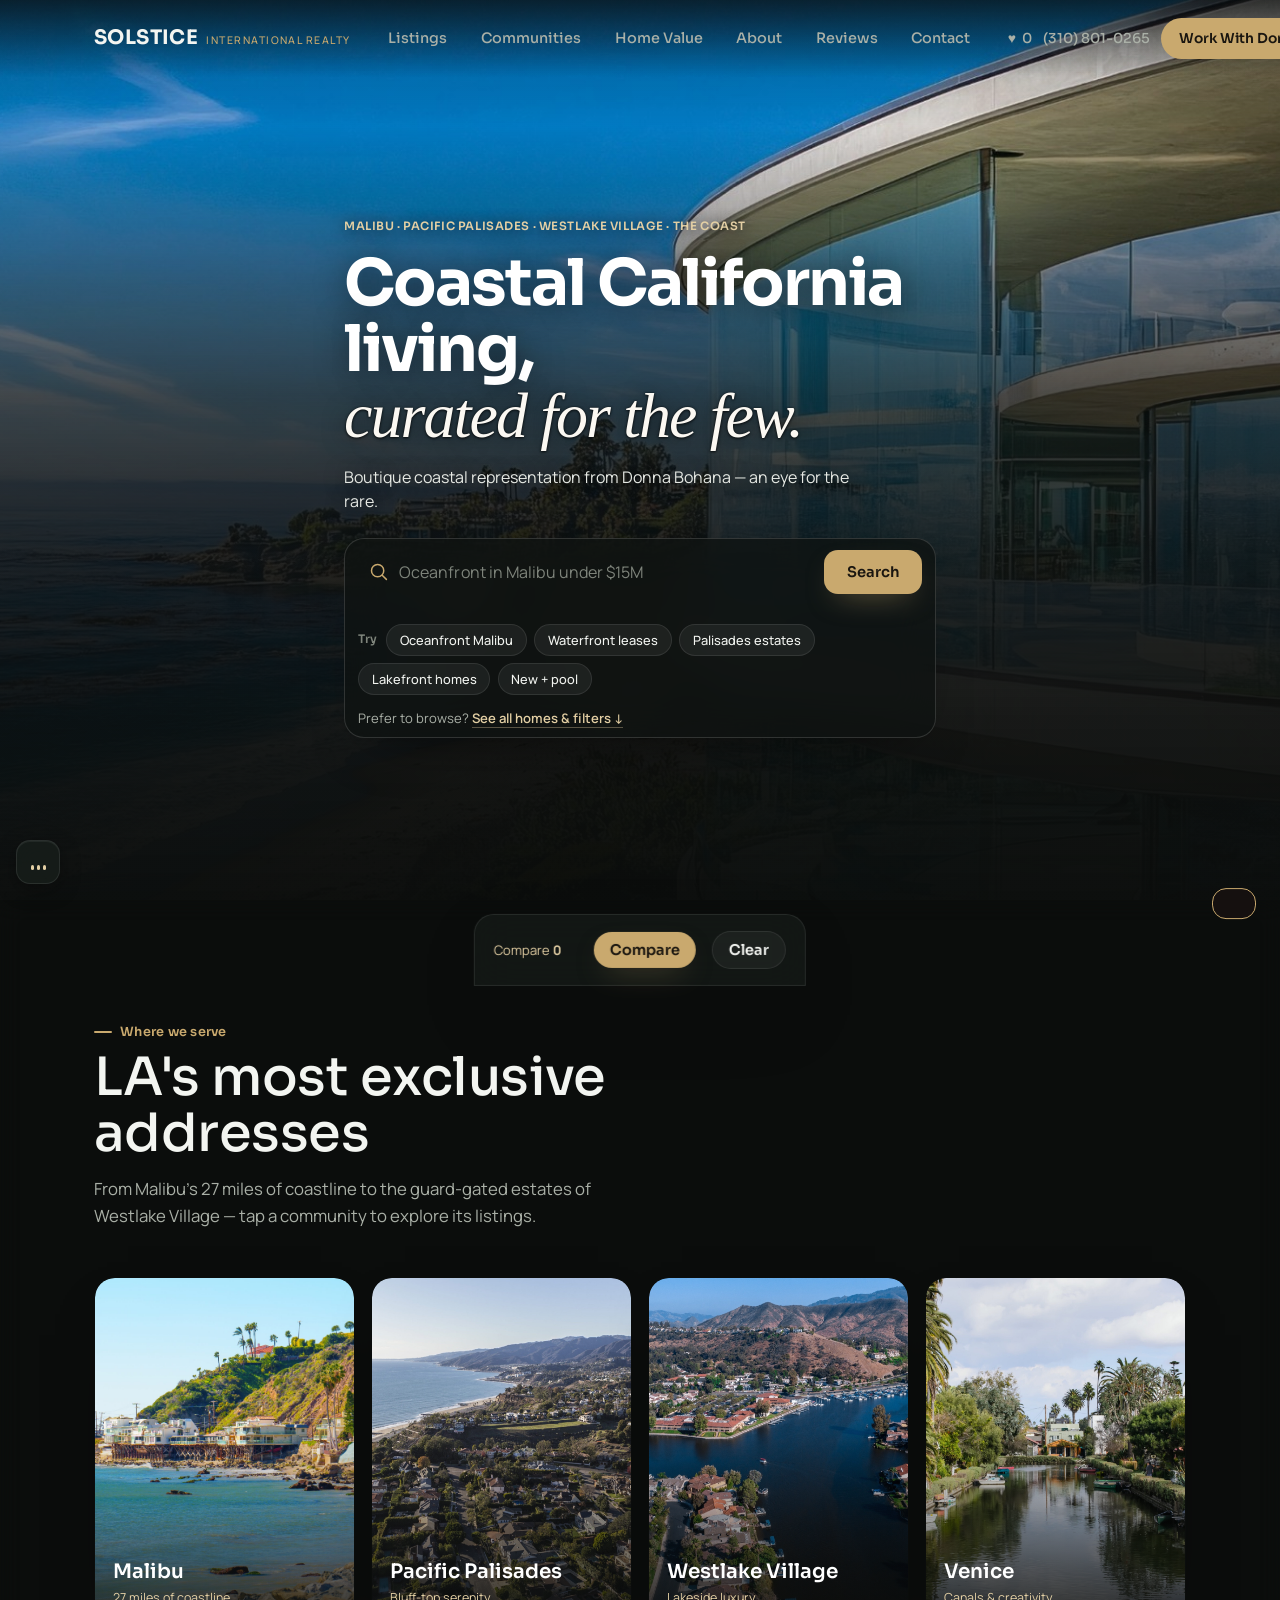
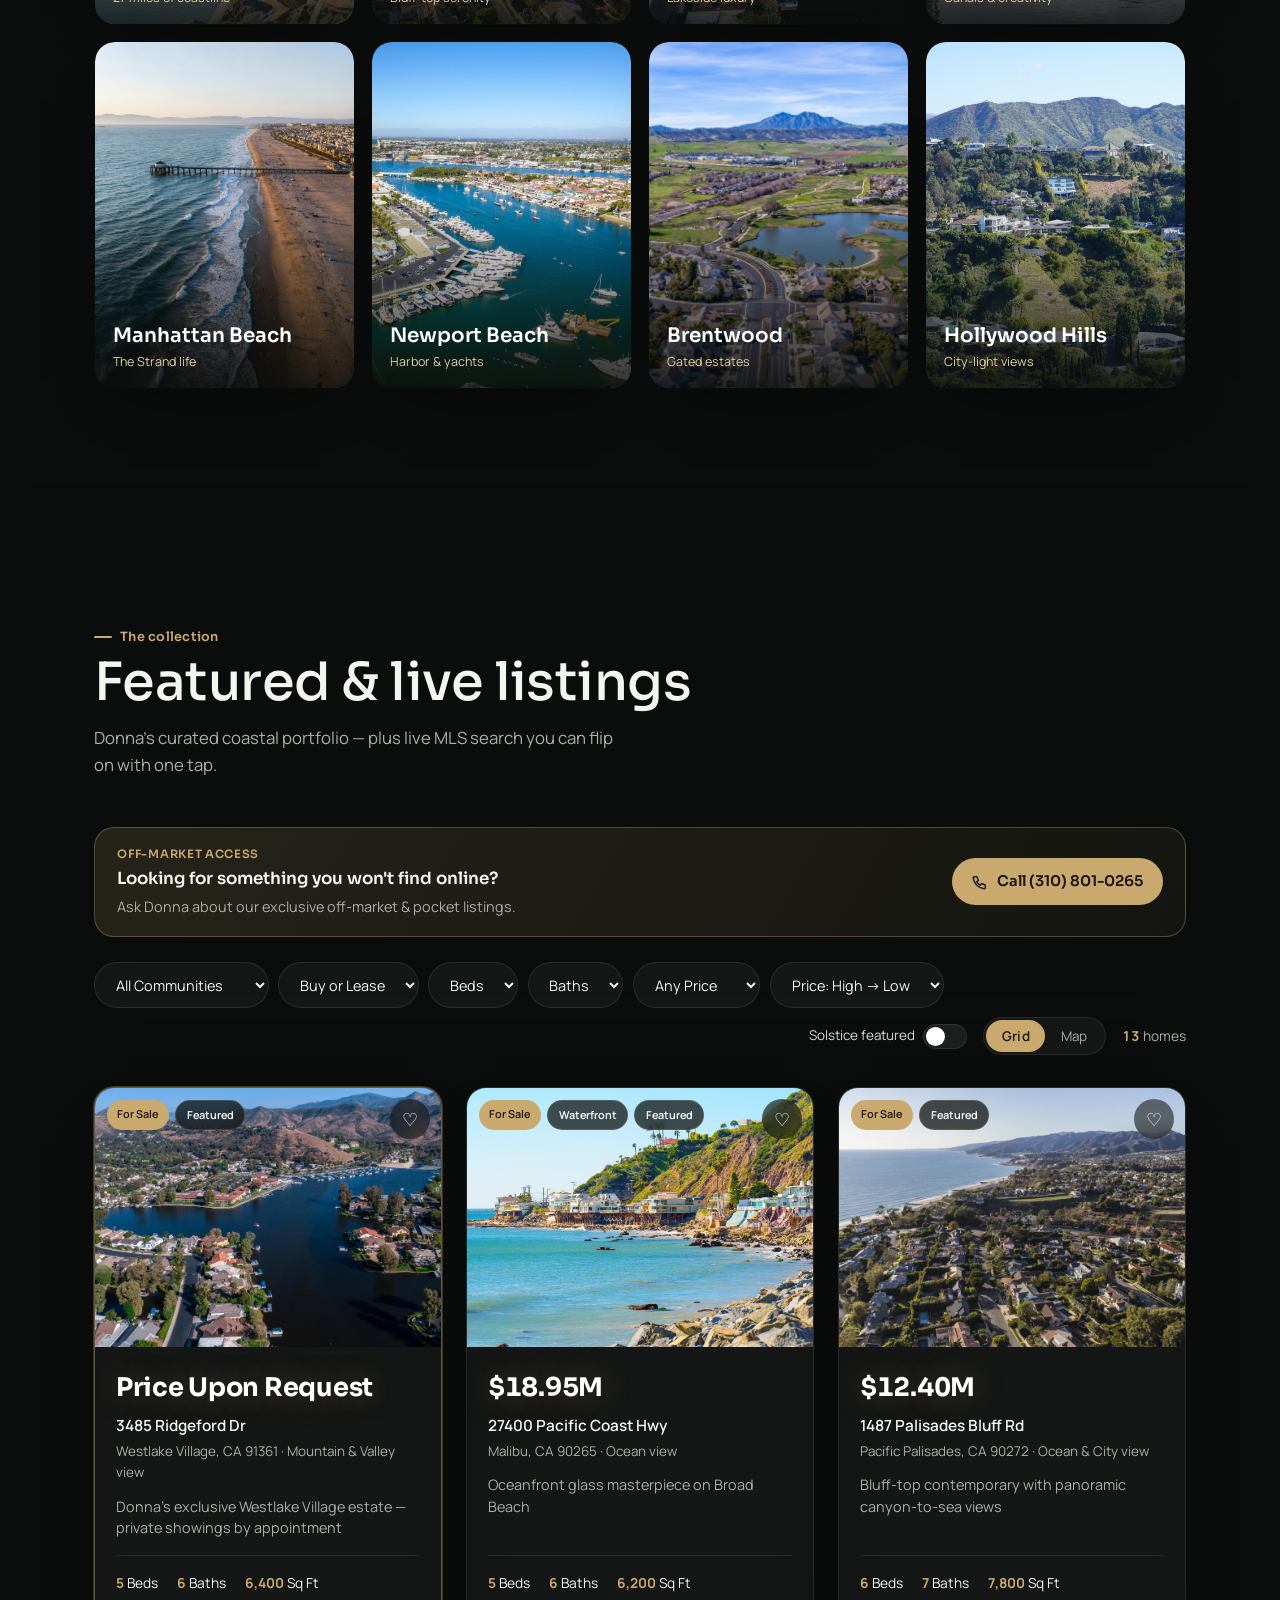
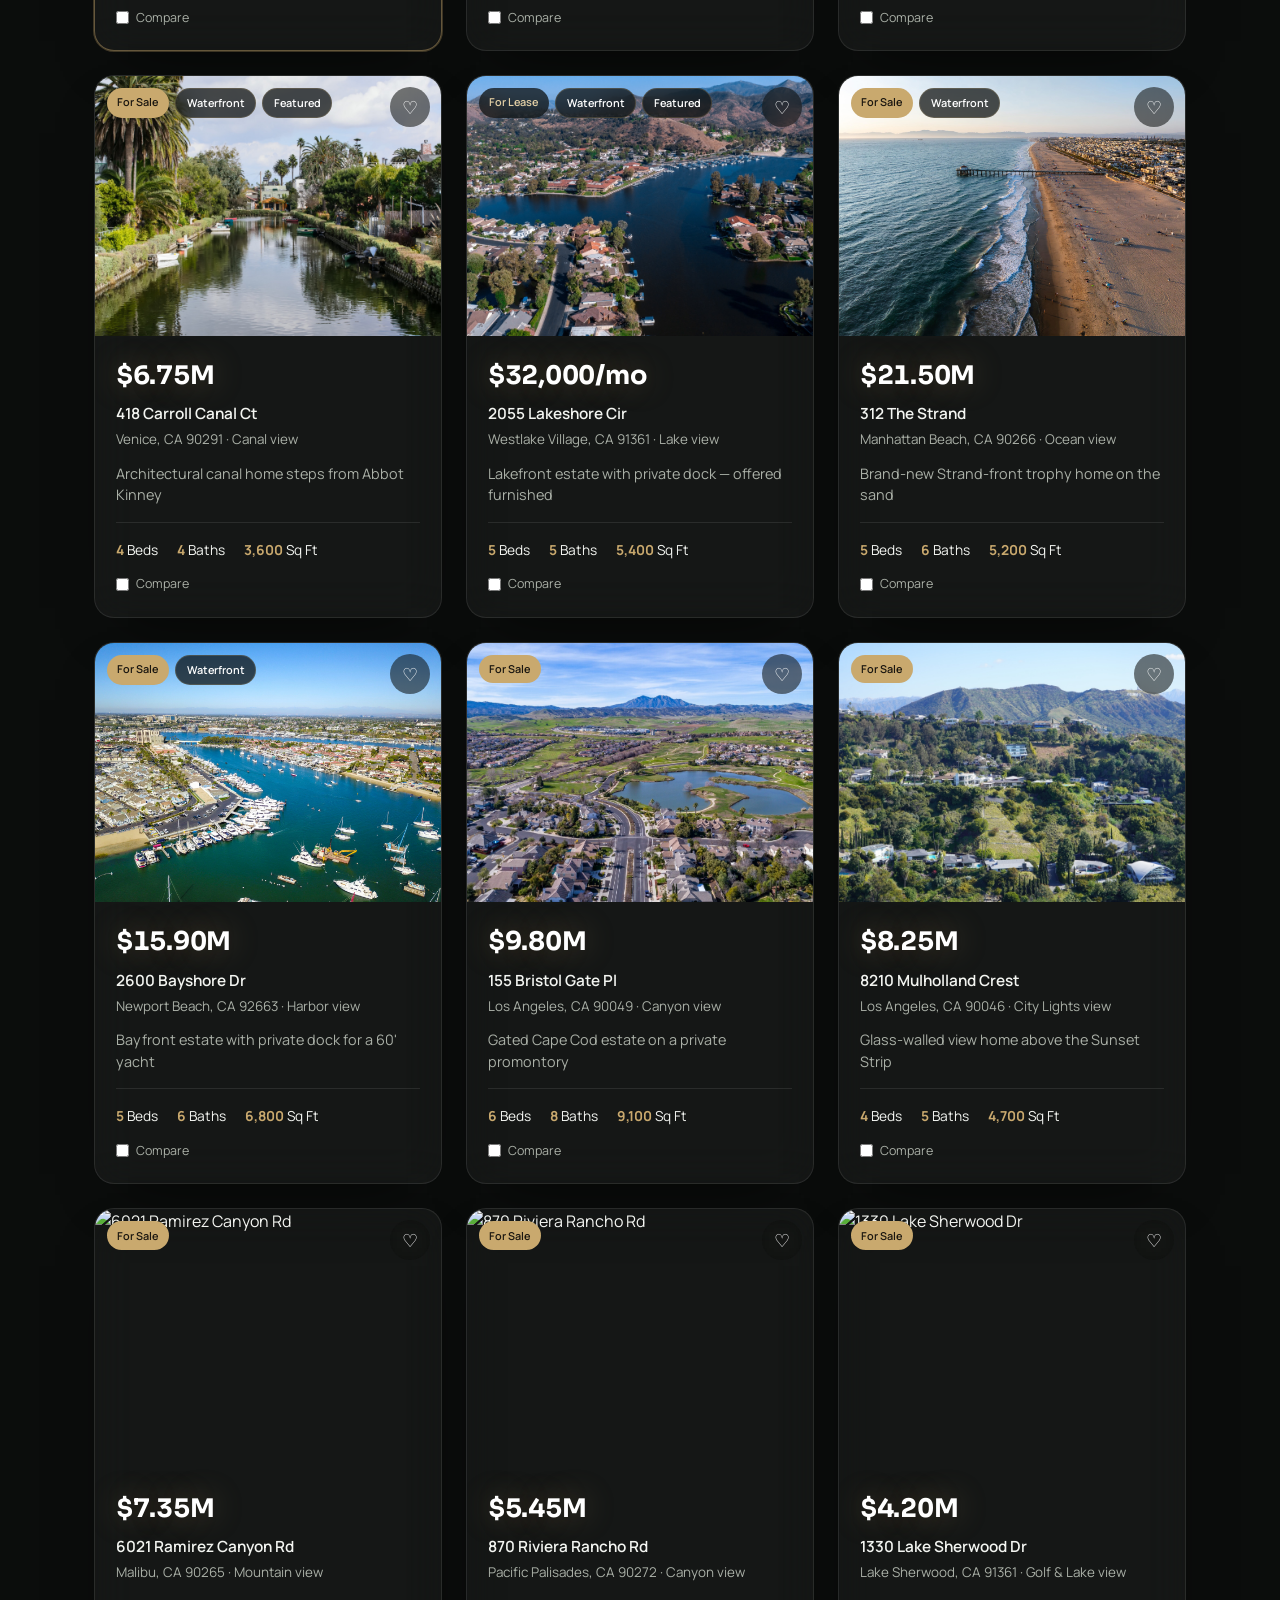
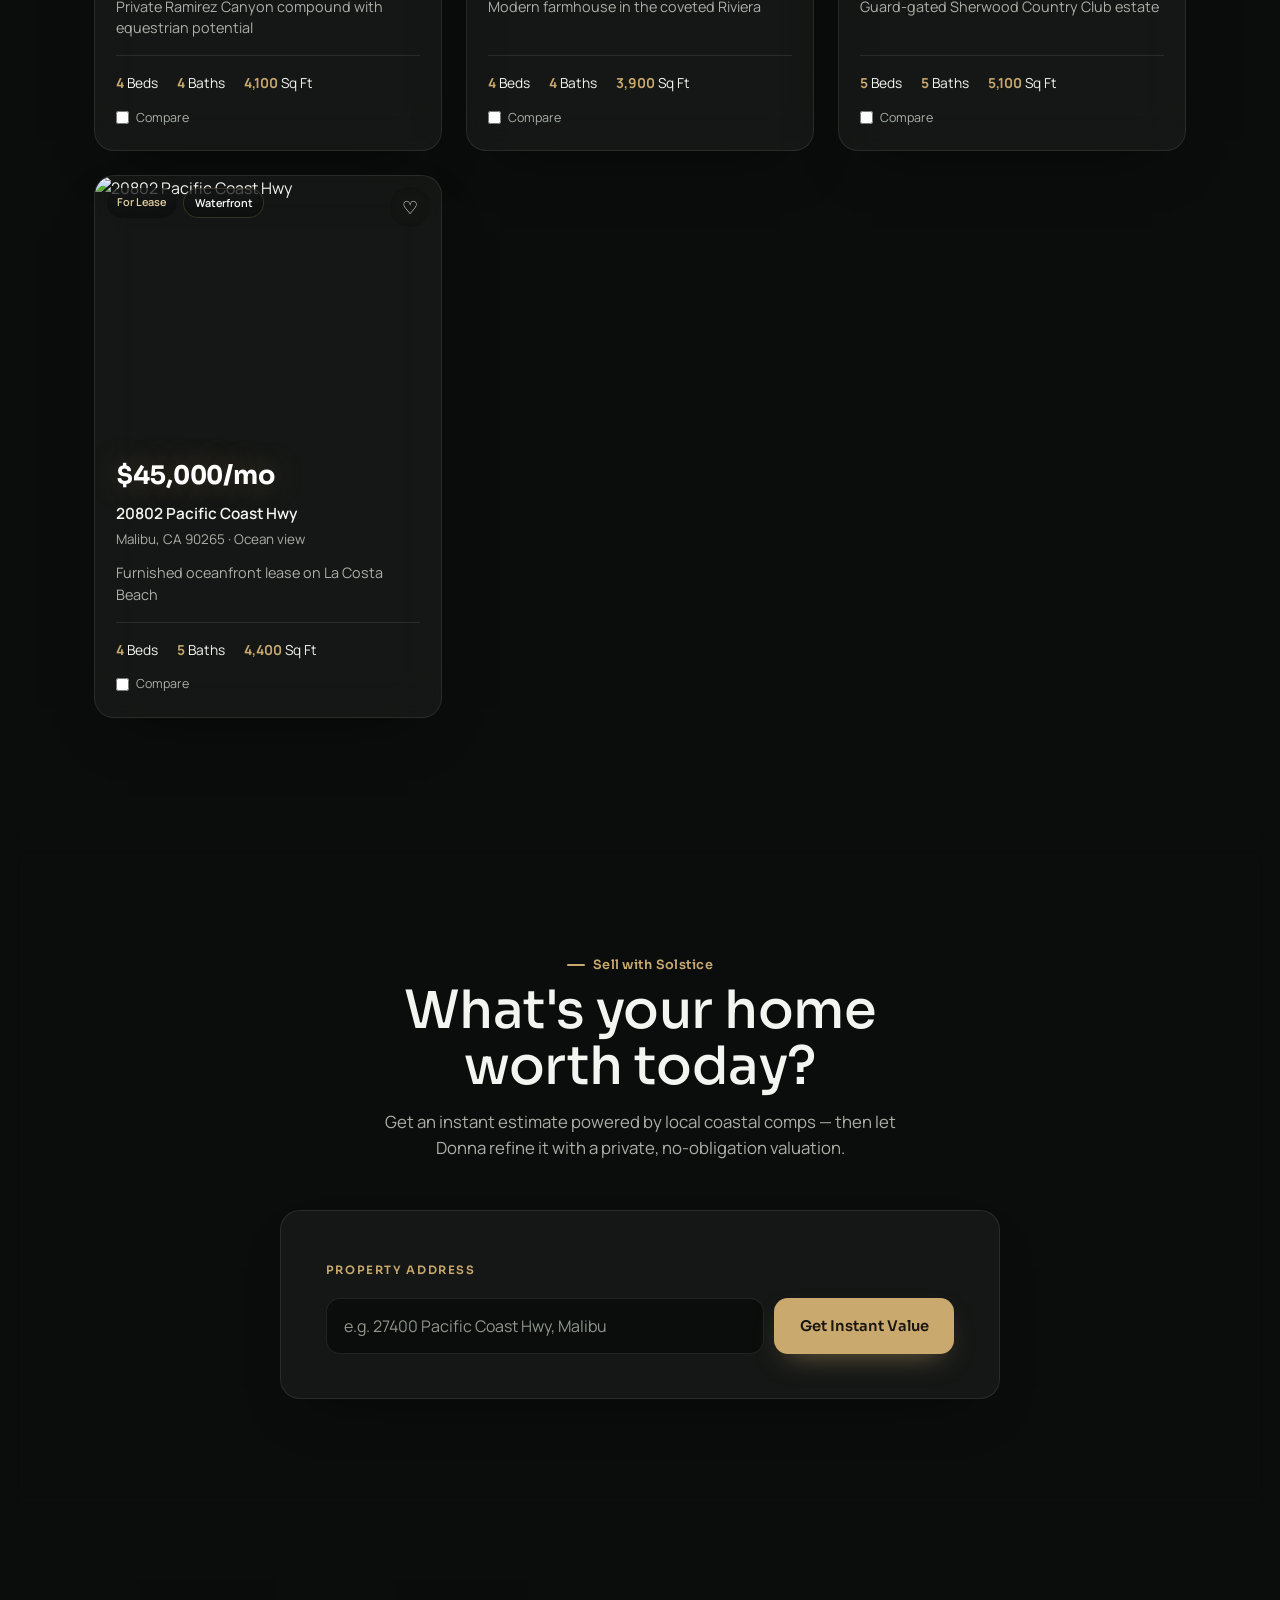
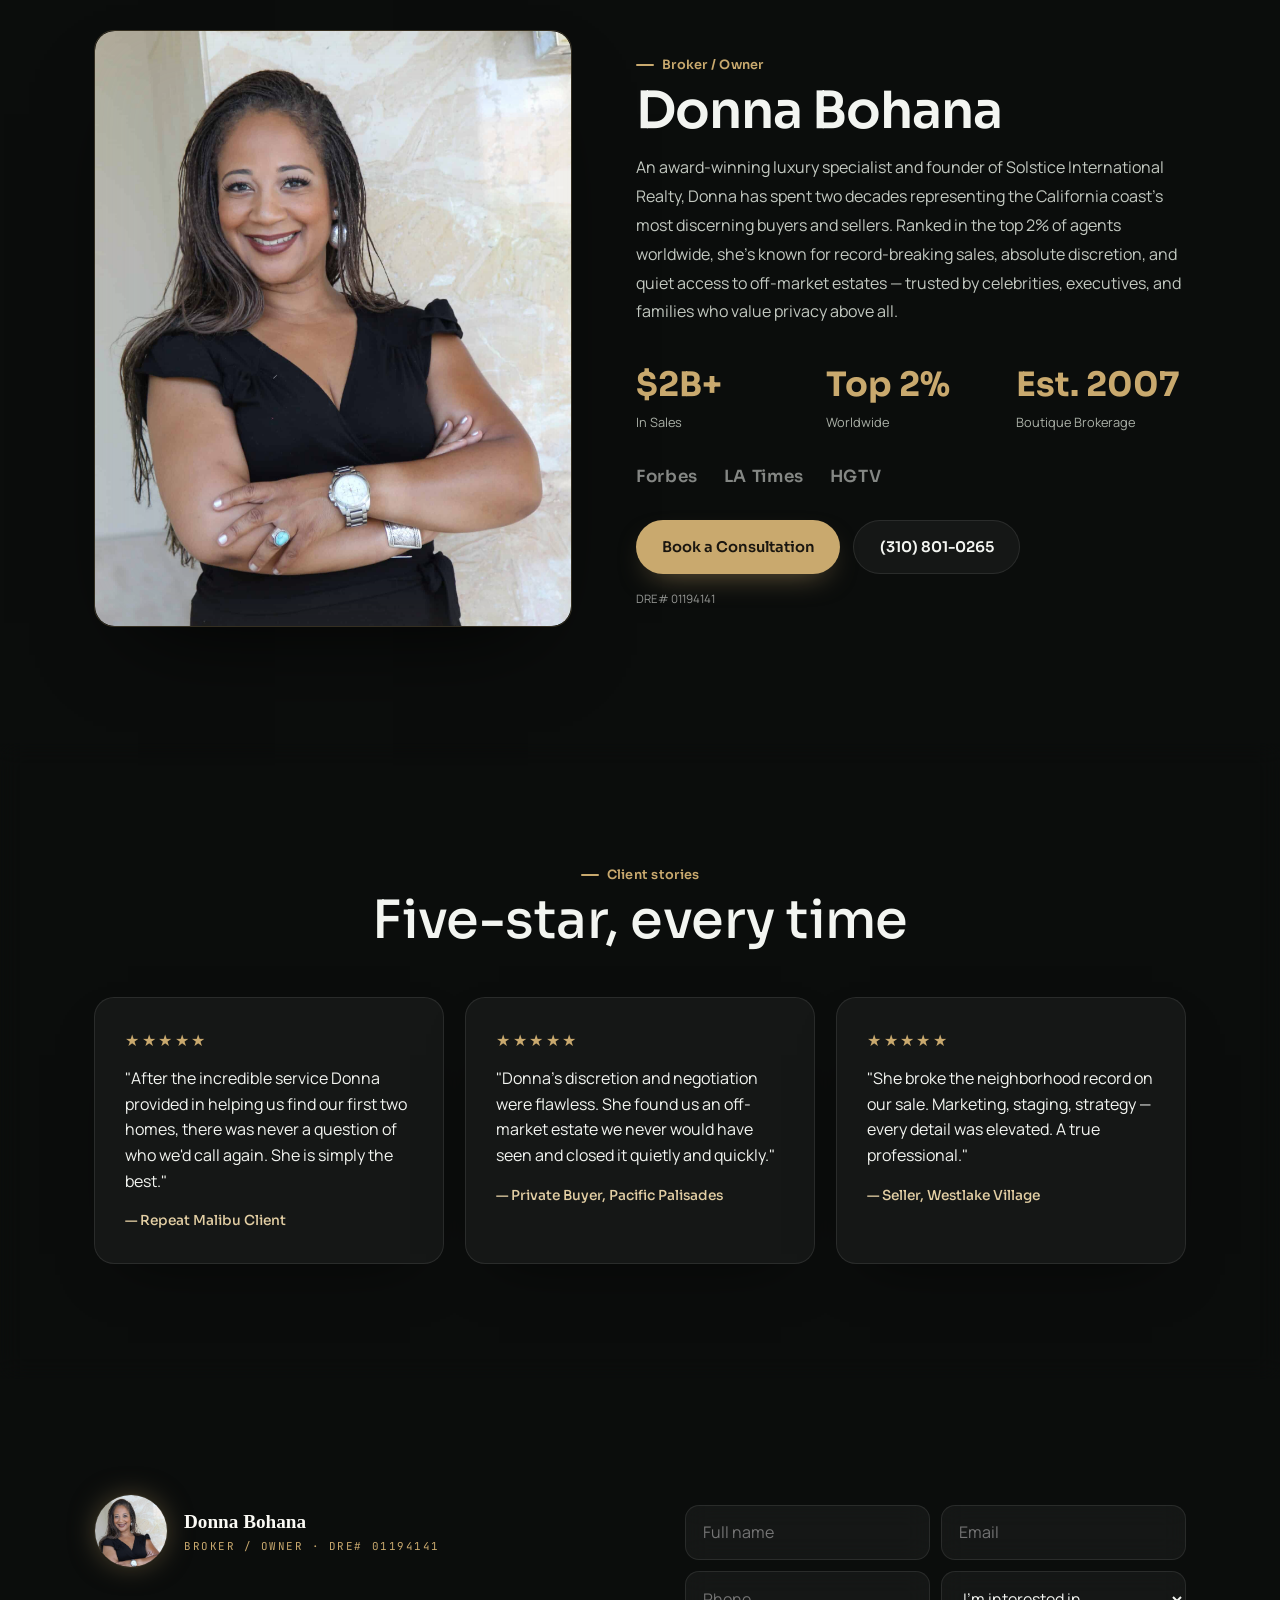
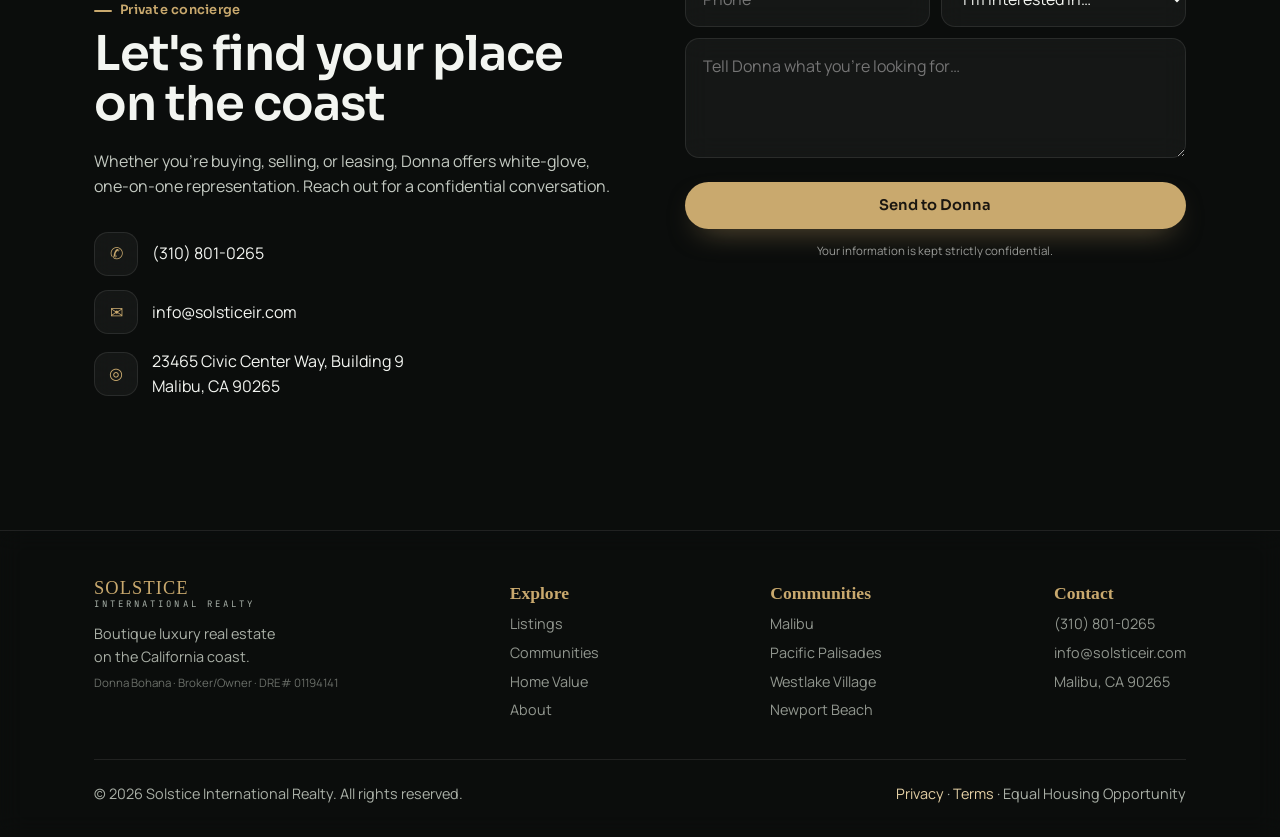
==== commit ea6403b4: "Roll every remaining $ amount and figure An audit of every number-bearing element on the page found " ====
--- a/index.html
+++ b/index.html
@@ -323,12 +323,12 @@
 <script src="js/idx.js?v=2"></script>
 <script src="js/api.js?v=5"></script>
 <script src="js/predict.js?v=1"></script>
-<script src="js/odometer.js?v=1"></script>
-<script src="js/app.js?v=8"></script>
+<script src="js/odometer.js?v=2"></script>
+<script src="js/app.js?v=9"></script>
 <!-- immersive layer (aurora removed for readability + mobile perf) -->
 <script defer src="js/globe.js"></script>
 <script defer src="js/motion.js?v=3"></script>
-<script defer src="js/overhaul.js?v=5"></script>
+<script defer src="js/overhaul.js?v=6"></script>
 <script>
   // populate community grid + filter dropdown from data
   (function(){
